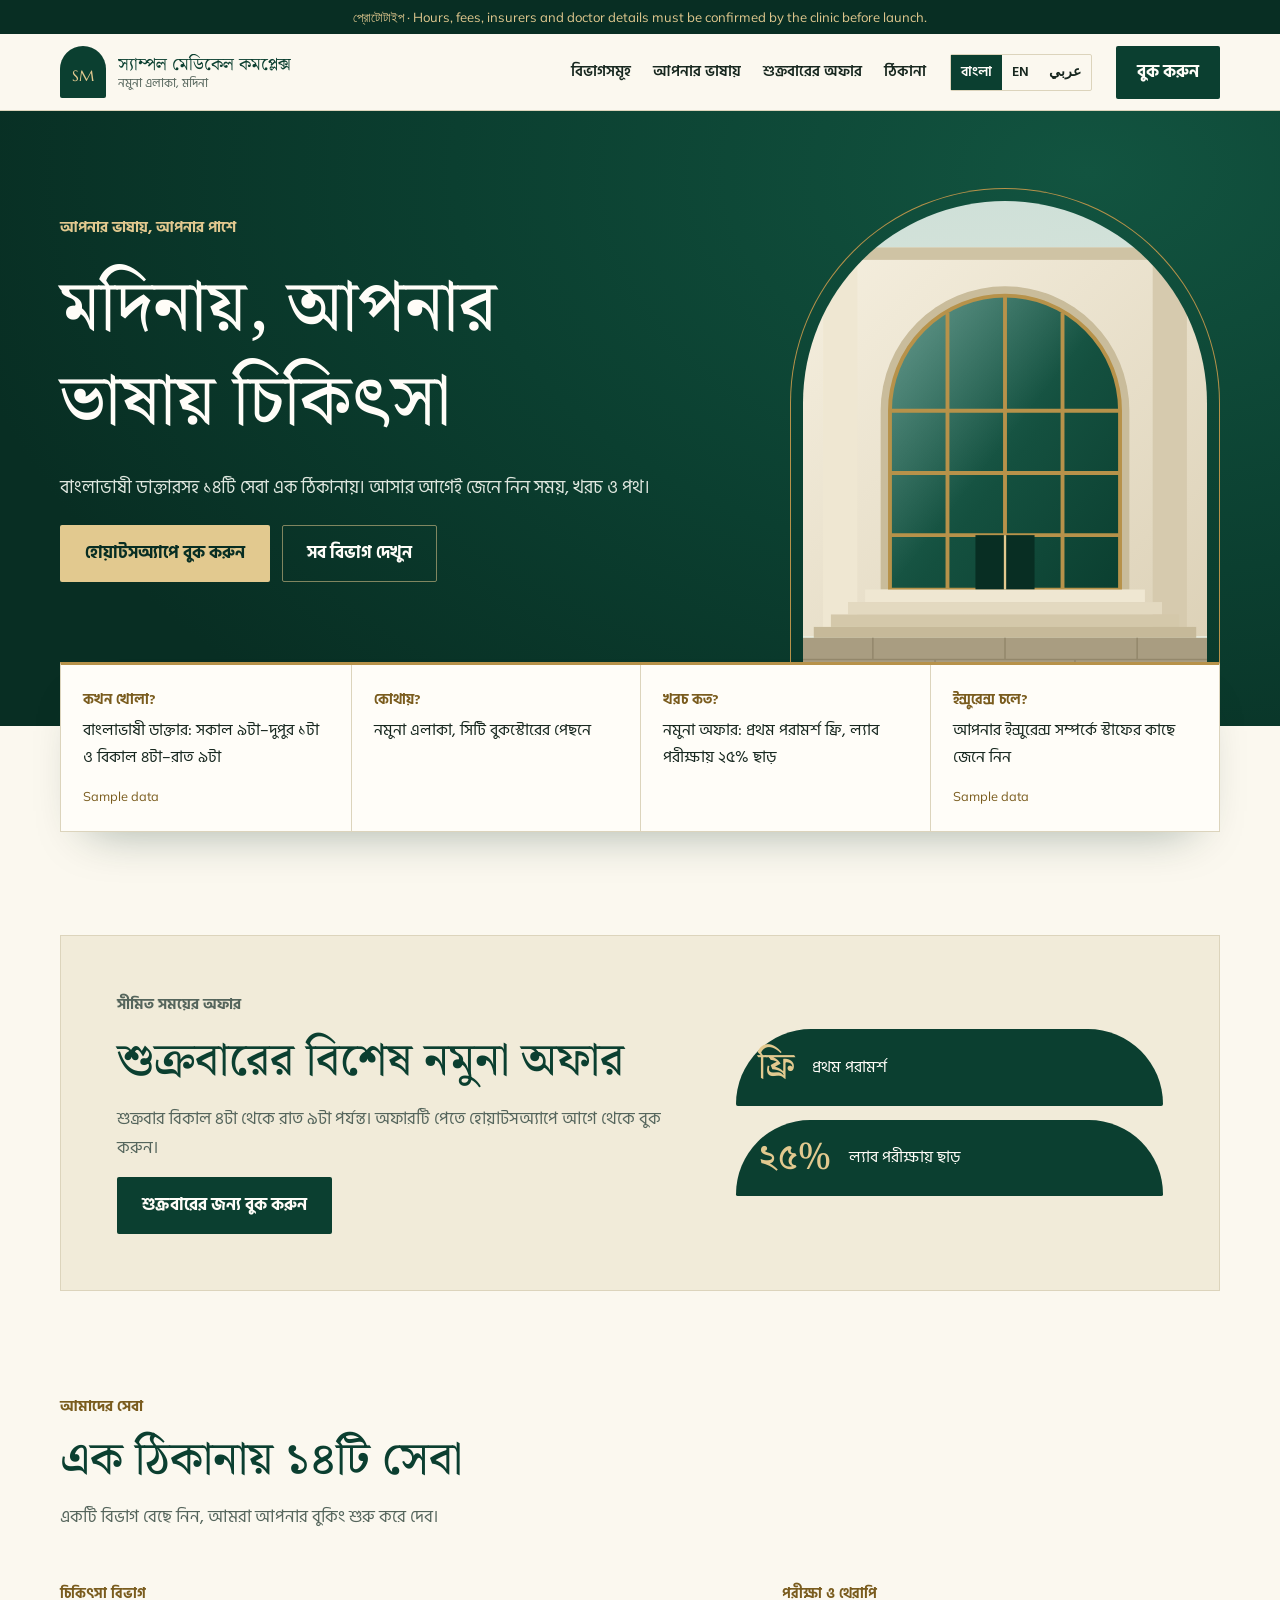
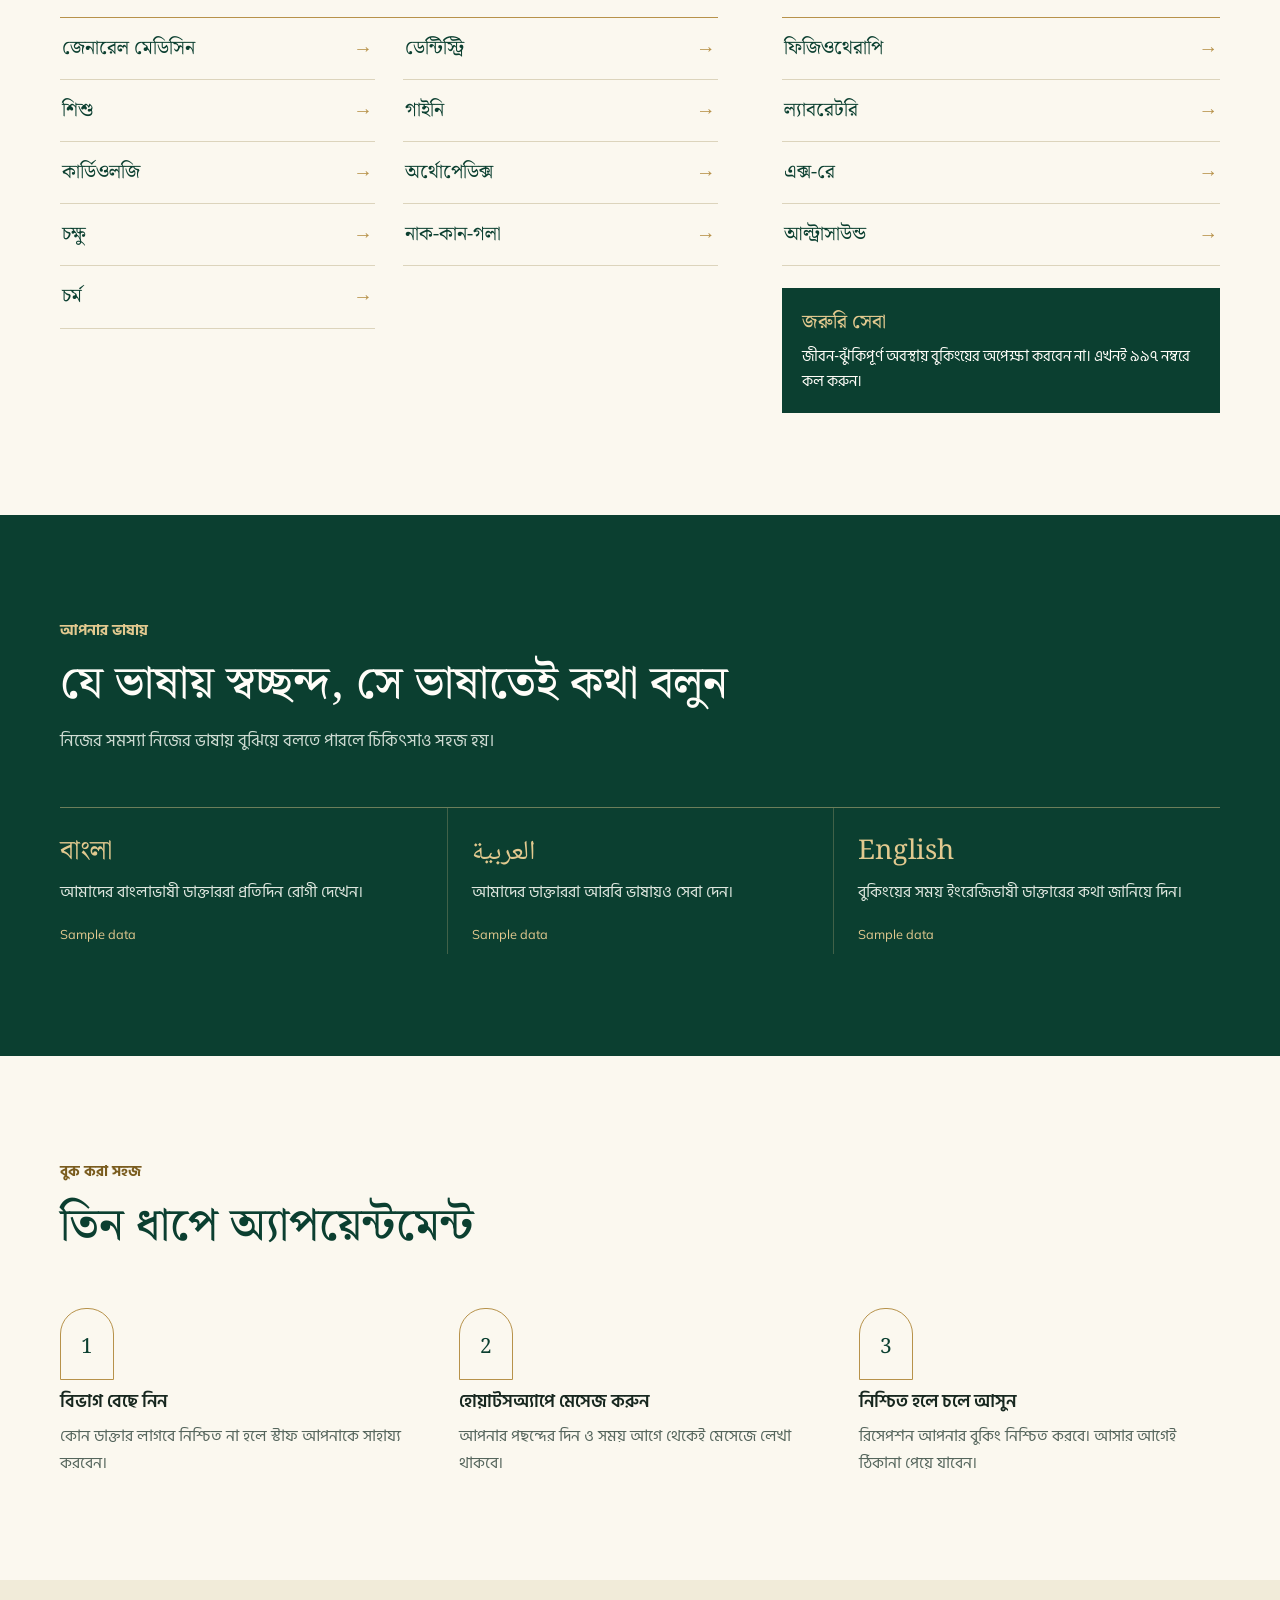
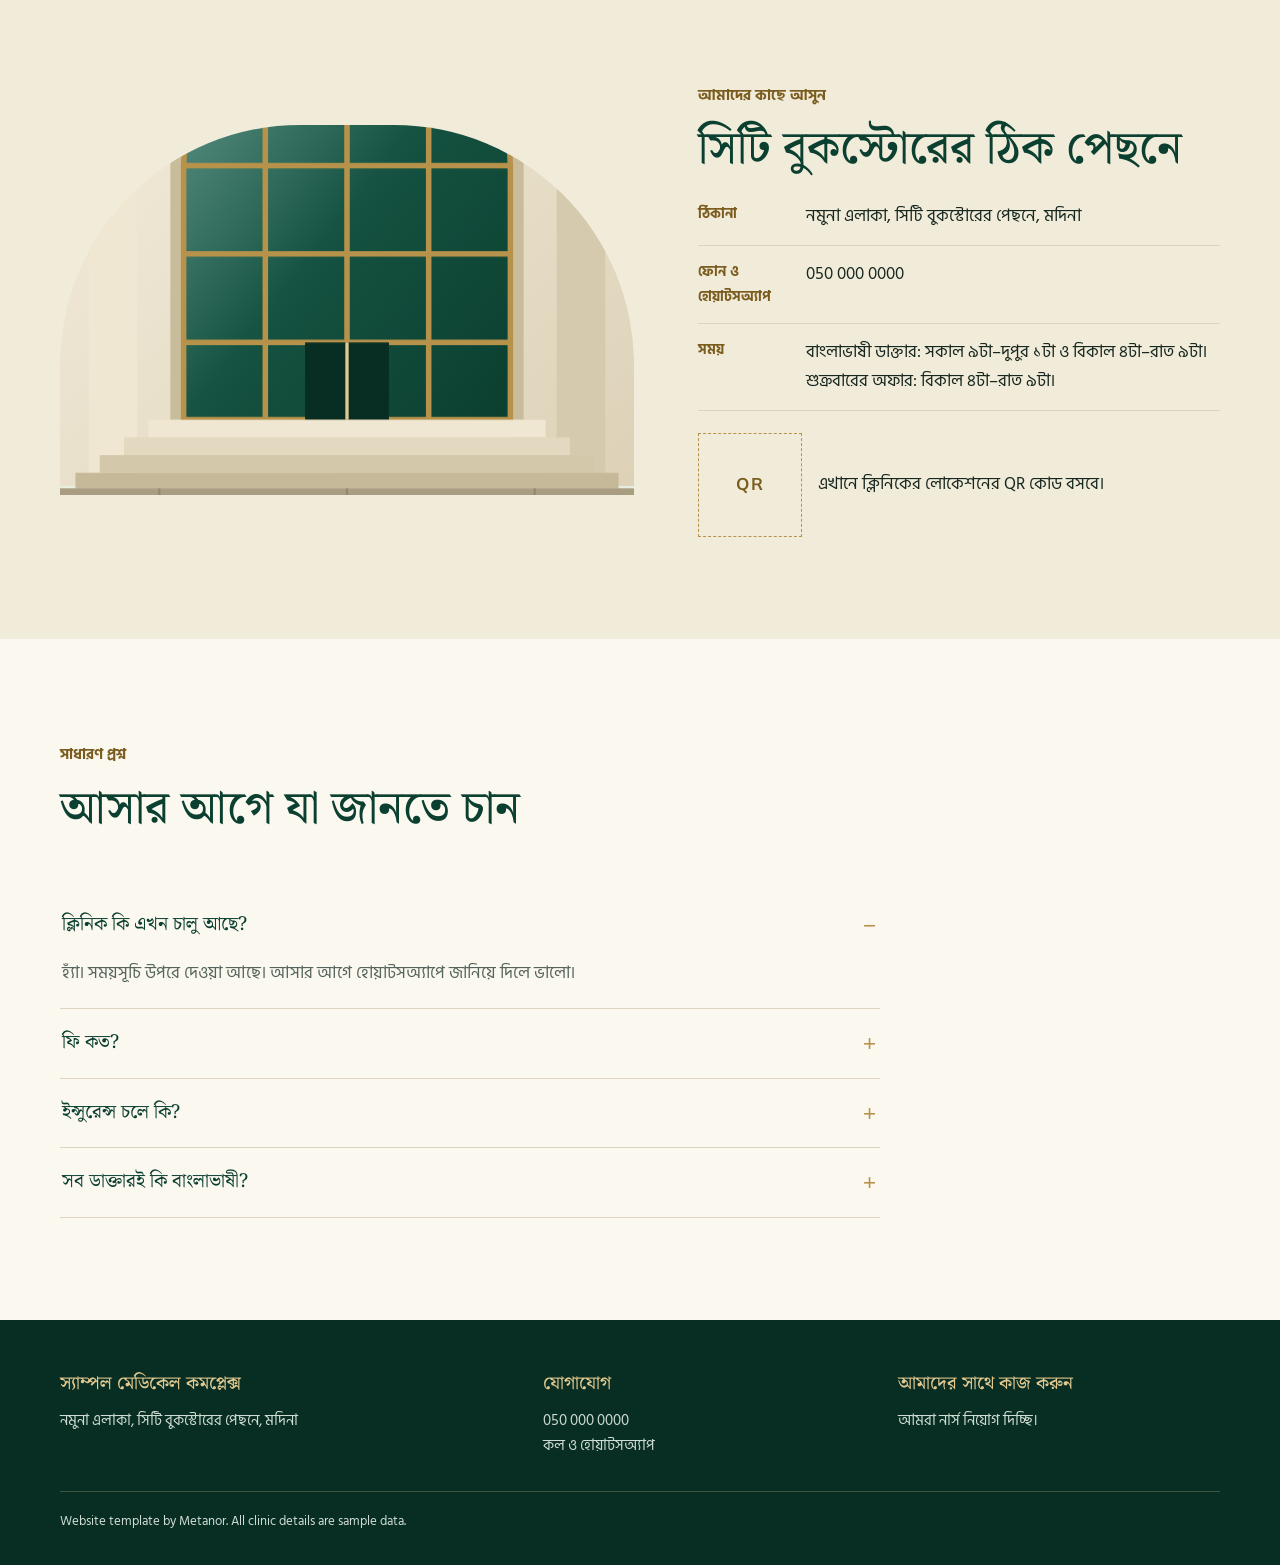
==== demos/clinic-website/index.html @ 6e89fc6b "Publish clinic demo site from metanor-org/clinic-demo@8c80a60 Co-Authored-By: Claude Opus 5.5 <norep" ====
<!doctype html>
<html lang="bn" dir="ltr">
<head>
<meta charset="utf-8">
<meta name="viewport" content="width=device-width, initial-scale=1, viewport-fit=cover">
<title>Sample Clinic Website</title>
<link rel="preconnect" href="https://fonts.googleapis.com">
<link rel="preconnect" href="https://fonts.gstatic.com" crossorigin>
<link rel="stylesheet" href="https://fonts.googleapis.com/css2?family=Marcellus&family=Mulish:wght@400;600;700&family=Noto+Serif+Bengali:wght@500;700&family=Hind+Siliguri:wght@400;500;600&family=Noto+Naskh+Arabic:wght@500;700&family=Tajawal:wght@400;500;700&display=swap">
<style>
  /* Layout: the arched window of the clinic's facade repeats as the page's one shape, on a deep green and ivory field. */
  :root {
    color-scheme: light;
    --green-900: #082e23;
    --green-800: #0b3f30;
    --green-700: #125440;
    --gold: #b7924a;
    --gold-light: #e2c98f;
    --gold-ink: #7a5c1e;
    --ivory: #fbf8ef;
    --sand: #f1ebd9;
    --ink: #17271f;
    --muted: #55655c;
    --line: #dcd4bc;
    --white: #fffdf8;
    --display: "Marcellus", Georgia, "Times New Roman", serif;
    --body: "Mulish", "Segoe UI", system-ui, sans-serif;
    --lh: 1.6;
    --h-lh: 1.12;
  }
  html[lang="bn"] { --display: "Noto Serif Bengali", "Nirmala UI", Georgia, serif; --body: "Hind Siliguri", "Nirmala UI", "Segoe UI", sans-serif; --lh: 1.7; --h-lh: 1.3; }
  html[lang="ar"] { --display: "Noto Naskh Arabic", "Traditional Arabic", Georgia, serif; --body: "Tajawal", "Segoe UI", Tahoma, sans-serif; --lh: 1.75; --h-lh: 1.35; }

  * { box-sizing: border-box; }
  html { scroll-behavior: smooth; scroll-padding-top: 90px; }
  body { margin: 0; background: var(--ivory); color: var(--ink); font: 400 17px/var(--lh) var(--body); }
  h1, h2, h3, p { margin: 0; }
  h1, h2 { font-family: var(--display); font-weight: 500; line-height: var(--h-lh); text-wrap: balance; }
  h2 { font-size: clamp(1.9rem, 3.6vw, 3rem); color: var(--green-800); }
  h3 { font-size: 1.1rem; font-weight: 600; line-height: 1.4; }
  a { color: inherit; }
  button { font: inherit; color: inherit; cursor: pointer; }
  :focus-visible { outline: 3px solid var(--gold); outline-offset: 3px; border-radius: 4px; }
  .wrap { width: min(1200px, 100%); margin-inline: auto; padding-left: max(20px, env(safe-area-inset-left, 0px)); padding-right: max(20px, env(safe-area-inset-right, 0px)); }
  section { padding-block: clamp(64px, 8vw, 112px); }
  .eyebrow { font-size: .8rem; font-weight: 700; letter-spacing: .14em; text-transform: uppercase; color: var(--gold-ink); }
  html[lang="bn"] .eyebrow, html[lang="ar"] .eyebrow { letter-spacing: 0; font-size: .95rem; }
  .section-head { display: grid; gap: 12px; max-width: 680px; margin-bottom: clamp(32px, 4vw, 52px); }
  .section-head p:last-child:not(.eyebrow) { color: var(--muted); }
  .confirm { display: block; font-size: .8rem; color: var(--gold-ink); margin-top: 8px; font-family: "Mulish", "Segoe UI", sans-serif; }

  .btn { display: inline-flex; align-items: center; justify-content: center; gap: 10px; border: 1px solid transparent; padding: 13px 24px; border-radius: 2px; font-weight: 700; text-decoration: none; transition: background .2s, color .2s, border-color .2s; }
  .btn-gold { background: var(--gold-light); color: var(--green-900); }
  .btn-gold:hover { background: #efdbab; }
  .btn-green { background: var(--green-800); color: var(--white); }
  .btn-green:hover { background: var(--green-700); }
  .btn-ghost { border-color: rgba(226, 201, 143, .55); color: var(--white); }
  .btn-ghost:hover { background: rgba(226, 201, 143, .14); }

  .proto { background: var(--green-900); color: var(--gold-light); font-size: .82rem; text-align: center; padding: 6px 16px; font-family: "Mulish", "Segoe UI", sans-serif; }

  header.top { position: sticky; top: env(safe-area-inset-top, 0px); z-index: 20; background: rgba(251, 248, 239, .96); border-bottom: 1px solid var(--line); }
  .bar { display: flex; align-items: center; gap: 24px; min-height: 76px; }
  .brand { display: flex; align-items: center; gap: 12px; text-decoration: none; min-width: 0; }
  .emblem { flex: none; width: 46px; height: 52px; padding-top: 6px; display: grid; place-items: center; border-radius: 23px 23px 2px 2px; background: var(--green-800); color: var(--gold-light); font: 500 .95rem "Marcellus", Georgia, serif; }
  .brand-name { font-family: var(--display); font-size: 1.1rem; color: var(--green-800); line-height: 1.25; white-space: nowrap; overflow: hidden; text-overflow: ellipsis; }
  .bar .btn { white-space: nowrap; padding: 11px 20px; }
  nav.links a { white-space: nowrap; }
  .brand-name small { display: block; font-family: var(--body); font-size: .76rem; color: var(--muted); }
  nav.links { display: flex; gap: 22px; margin-inline-start: auto; font-size: .94rem; font-weight: 600; }
  nav.links a { text-decoration: none; padding-block: 6px; border-bottom: 1px solid transparent; }
  nav.links a:hover { border-color: var(--gold); }
  .langs { display: flex; border: 1px solid var(--line); border-radius: 2px; flex: none; }
  .langs button { background: none; border: 0; padding: 6px 10px; font-size: .86rem; font-weight: 600; font-family: "Hind Siliguri", "Nirmala UI", "Segoe UI", Tahoma, sans-serif; }
  .langs button[aria-pressed="true"] { background: var(--green-800); color: var(--white); }

  .hero { background: radial-gradient(90% 120% at 85% 10%, var(--green-700), var(--green-800) 55%, var(--green-900)); color: var(--white); padding-block: clamp(48px, 6vw, 84px) clamp(110px, 10vw, 140px); overflow: hidden; }
  .hero-grid { display: grid; grid-template-columns: minmax(0, 1.15fr) minmax(0, .85fr); align-items: end; gap: clamp(32px, 6vw, 80px); }
  .hero .eyebrow { color: var(--gold-light); }
  .hero-copy { display: grid; gap: 22px; padding-bottom: 16px; animation: rise .7s ease-out both; }
  h1 { font-size: clamp(2.5rem, 5.6vw, 4.7rem); }
  .lede { font-size: 1.15rem; color: #dfe7df; max-width: 34em; }
  .cta { display: flex; flex-wrap: wrap; gap: 12px; }
  .arch-frame { position: relative; justify-self: end; width: min(100%, 430px); padding: 12px; border: 1px solid var(--gold); border-radius: 215px 215px 0 0; border-bottom: 0; margin-bottom: calc(-1 * clamp(110px, 10vw, 140px)); animation: rise .9s ease-out both; }
  .arch { aspect-ratio: 520 / 660; border-radius: 205px 205px 0 0; background-image: url("assets/facade.svg"); background-size: cover; background-position: center bottom; background-repeat: no-repeat; background-color: var(--green-700); }
  @keyframes rise { from { transform: translateY(14px); } }

  .answers-band { padding-block: 0; }
  .answers { position: relative; z-index: 2; display: grid; grid-template-columns: repeat(4, minmax(0, 1fr)); background: var(--white); border: 1px solid var(--line); border-top: 3px solid var(--gold); margin-top: -64px; box-shadow: 0 24px 50px -28px rgba(8, 46, 35, .4); }
  .answer { padding: 24px 22px; display: grid; gap: 6px; align-content: start; min-width: 0; }
  .answer + .answer { border-inline-start: 1px solid var(--line); }
  .answer .q { font-size: .86rem; font-weight: 700; color: var(--gold-ink); }
  .answer p { font-size: .98rem; }

  .offer-wrap { padding-bottom: 0; }
  .offer { display: grid; grid-template-columns: minmax(0, 1.3fr) minmax(0, 1fr); gap: clamp(28px, 5vw, 64px); align-items: center; background: var(--sand); border: 1px solid var(--line); padding: clamp(28px, 5vw, 56px); }
  .offer-copy { display: grid; gap: 14px; justify-items: start; }
  .offer-copy p { color: var(--muted); max-width: 34em; }
  .deals { display: grid; gap: 14px; }
  .deal { display: flex; align-items: center; gap: 18px; background: var(--green-800); color: var(--white); padding: 18px 22px; border-radius: 80px 80px 2px 2px; }
  .deal b { font-family: var(--display); font-weight: 500; font-size: 2.3rem; color: var(--gold-light); line-height: 1.1; flex: none; }
  .deal span { font-size: 1rem; line-height: 1.35; }

  .groups { display: grid; grid-template-columns: 1.5fr 1fr; gap: clamp(28px, 5vw, 64px); }
  .group-title { font-size: .86rem; font-weight: 700; color: var(--gold-ink); padding-bottom: 10px; border-bottom: 1px solid var(--gold); }
  .dept-list { list-style: none; margin: 0; padding: 0; }
  .dept-list.two { display: grid; grid-template-columns: 1fr 1fr; column-gap: 28px; }
  .dept { width: 100%; display: flex; justify-content: space-between; align-items: center; gap: 12px; background: none; border: 0; border-bottom: 1px solid var(--line); padding: 14px 2px; text-align: start; font-family: var(--display); font-size: 1.22rem; color: var(--green-800); transition: padding .2s, color .2s; }
  button.dept:hover { padding-inline-start: 10px; color: var(--gold-ink); }
  .dept i { font-style: normal; color: var(--gold); font-family: "Segoe UI", sans-serif; }
  [dir="rtl"] .dept i { transform: scaleX(-1); }
  .emergency { display: grid; gap: 4px; margin-top: 22px; background: var(--green-800); color: var(--white); padding: 18px 20px; }
  .emergency b { font-family: var(--display); font-weight: 500; font-size: 1.22rem; color: var(--gold-light); }
  .emergency span { font-size: .94rem; }

  .care { background: var(--green-800); color: var(--white); }
  .care h2 { color: var(--white); }
  .care .eyebrow { color: var(--gold-light); }
  .care .section-head p:last-child:not(.eyebrow) { color: #cfdcd3; }
  .tongues { display: grid; grid-template-columns: repeat(3, minmax(0, 1fr)); gap: 0; border-top: 1px solid rgba(226, 201, 143, .45); }
  .tongue { padding: 26px 24px 8px 0; display: grid; gap: 10px; align-content: start; min-width: 0; }
  [dir="rtl"] .tongue { padding: 26px 0 8px 24px; }
  .tongue + .tongue { border-inline-start: 1px solid rgba(226, 201, 143, .25); padding-inline-start: 24px; }
  .tongue .native { font-family: "Noto Serif Bengali", "Noto Naskh Arabic", "Nirmala UI", Georgia, serif; font-size: 1.7rem; color: var(--gold-light); line-height: 1.3; }
  .tongue p { color: #dfe7df; font-size: .98rem; }
  .care .confirm { color: var(--gold-light); }

  .steps { list-style: none; margin: 0; padding: 0; display: grid; grid-template-columns: repeat(3, minmax(0, 1fr)); gap: clamp(20px, 3vw, 40px); counter-reset: s; }
  .steps li { counter-increment: s; display: grid; gap: 10px; align-content: start; }
  .steps li::before { content: counter(s); font-family: var(--display); font-size: 1.3rem; width: 52px; height: 64px; display: grid; place-items: center; padding-top: 6px; color: var(--green-800); border: 1px solid var(--gold); border-radius: 26px 26px 0 0; }
  .steps p { color: var(--muted); font-size: .98rem; }

  .visit { background: var(--sand); }
  .visit-grid { display: grid; grid-template-columns: minmax(0, 1.1fr) minmax(0, 1fr); gap: clamp(28px, 5vw, 64px); align-items: center; }
  .photo { aspect-ratio: 620 / 400; background-image: url("assets/facade.svg"); background-size: cover; background-position: center 72%; background-repeat: no-repeat; border-radius: 240px 240px 0 0; }
  .visit-copy { display: grid; gap: 22px; }
  .info { display: grid; gap: 14px; margin: 0; }
  .info div { display: grid; grid-template-columns: 96px minmax(0, 1fr); gap: 12px; padding-bottom: 14px; border-bottom: 1px solid var(--line); }
  .info dt { font-weight: 700; color: var(--gold-ink); font-size: .9rem; }
  .info dd { margin: 0; }
  .num { direction: ltr; unicode-bidi: isolate; font-variant-numeric: tabular-nums; }
  .qr-row { display: flex; align-items: center; gap: 16px; }
  .qr { flex: none; width: 104px; height: 104px; display: grid; place-items: center; border: 1px dashed var(--gold); color: var(--gold-ink); font-weight: 700; letter-spacing: .08em; font-family: "Mulish", "Segoe UI", sans-serif; }

  .faq { display: grid; max-width: 820px; }
  details { border-bottom: 1px solid var(--line); }
  summary { cursor: pointer; padding: 18px 28px 18px 2px; font-family: var(--display); font-size: 1.2rem; color: var(--green-800); list-style: none; position: relative; }
  [dir="rtl"] summary { padding: 18px 2px 18px 28px; }
  summary::-webkit-details-marker { display: none; }
  summary::after { content: "+"; position: absolute; inset-inline-end: 4px; top: 16px; color: var(--gold); font-size: 1.4rem; font-family: "Segoe UI", sans-serif; }
  details[open] summary::after { content: "−"; }
  details p { padding: 0 2px 20px; color: var(--muted); max-width: 42em; }

  footer { background: var(--green-900); color: #cfdcd3; padding-block: 48px 32px; font-size: .94rem; }
  .foot { display: grid; grid-template-columns: 1.4fr 1fr 1fr; gap: 32px; }
  .foot b { display: block; color: var(--gold-light); font-family: var(--display); font-weight: 500; font-size: 1.15rem; margin-bottom: 8px; }
  .foot-note { margin-top: 32px; padding-top: 18px; border-top: 1px solid rgba(226, 201, 143, .25); font-size: .84rem; }

  dialog { width: min(520px, calc(100vw - 32px)); border: 0; border-top: 3px solid var(--gold); padding: 0; background: var(--white); color: var(--ink); box-shadow: 0 30px 80px rgba(8, 46, 35, .45); }
  dialog::backdrop { background: rgba(8, 46, 35, .6); }
  .dlg { padding: 28px; display: grid; gap: 18px; }
  .dlg-head { display: flex; justify-content: space-between; align-items: start; gap: 16px; }
  .dlg-head h2 { font-size: 1.7rem; }
  .x { background: none; border: 0; font-size: 1.5rem; line-height: 1; padding: 4px 8px; color: var(--muted); font-family: "Segoe UI", sans-serif; }
  .field { display: grid; gap: 6px; }
  .field label { font-weight: 600; font-size: .92rem; }
  select { font: inherit; padding: 11px 12px; border: 1px solid var(--line); background: var(--ivory); color: var(--ink); border-radius: 2px; width: 100%; }
  .preview { background: #e3f6dc; padding: 12px 14px; border-radius: 8px; white-space: pre-line; font-size: .98rem; }
  .small { font-size: .85rem; color: var(--muted); }

  @media (max-width: 1160px) {
    nav.links { display: none; }
    .langs { margin-inline-start: auto; }
  }
  @media (max-width: 960px) {
    .bar > .btn { display: none; }
    .hero-grid { grid-template-columns: minmax(0, 1fr); }
    .hero { padding-bottom: 96px; }
    .arch-frame { justify-self: center; width: min(100%, 340px); margin-bottom: -96px; border-radius: 170px 170px 0 0; }
    .arch { border-radius: 160px 160px 0 0; }
    .answers { grid-template-columns: repeat(2, minmax(0, 1fr)); margin-top: 24px; }
    .answers-band .wrap { padding-top: 76px; }
    .answer:nth-child(3) { border-inline-start: 0; }
    .answer:nth-child(n+3) { border-top: 1px solid var(--line); }
    .offer, .groups, .visit-grid { grid-template-columns: minmax(0, 1fr); }
    .foot { grid-template-columns: minmax(0, 1fr); }
    .tongues, .steps { grid-template-columns: minmax(0, 1fr); }
    .tongue, [dir="rtl"] .tongue { padding: 22px 0; }
    .tongue + .tongue { border-inline-start: 0; border-top: 1px solid rgba(226, 201, 143, .25); padding-inline-start: 0; }
  }
  @media (max-width: 560px) {
    body { font-size: 16px; }
    .brand-name small { display: none; }
    .brand-name { font-size: .86rem; white-space: normal; }
    .bar { gap: 12px; }
    .answers { grid-template-columns: minmax(0, 1fr); }
    .answer + .answer { border-inline-start: 0; border-top: 1px solid var(--line); }
    .dept-list.two { grid-template-columns: minmax(0, 1fr); }
    .cta .btn { width: 100%; }
    .info div { grid-template-columns: minmax(0, 1fr); gap: 2px; }
    .deal b { font-size: 1.9rem; }
  }
  @media (prefers-reduced-motion: reduce) { html { scroll-behavior: auto; } .hero-copy, .arch-frame { animation: none; } * { transition: none !important; } }
</style>
</head>
<body>
<div class="proto" data-t="proto"></div>

<header class="top">
  <div class="wrap bar">
    <a class="brand" href="#home">
      <span class="emblem" role="img" aria-label="Sample clinic logo">SM</span>
      <span class="brand-name"><span data-t="clinic"></span><small data-t="city"></small></span>
    </a>
    <nav class="links" aria-label="Main">
      <a href="#departments" data-t="navDept"></a>
      <a href="#languages" data-t="navDoc"></a>
      <a href="#offer" data-t="navOffer"></a>
      <a href="#visit" data-t="navVisit"></a>
    </nav>
    <div class="langs" role="group" aria-label="Language">
      <button type="button" data-lang="bn" lang="bn">বাংলা</button>
      <button type="button" data-lang="en" lang="en">EN</button>
      <button type="button" data-lang="ar" lang="ar">عربي</button>
    </div>
    <button type="button" class="btn btn-green" data-book data-t="book"></button>
  </div>
</header>

<main id="home">
  <div class="hero">
    <div class="wrap hero-grid">
      <div class="hero-copy">
        <p class="eyebrow" data-t="tagline"></p>
        <h1 data-t="heroTitle"></h1>
        <p class="lede" data-t="heroLede"></p>
        <div class="cta">
          <button type="button" class="btn btn-gold" data-book data-t="bookWa"></button>
          <a class="btn btn-ghost" href="#departments" data-t="seeDept"></a>
        </div>
      </div>
      <div class="arch-frame">
        <div class="arch" role="img" data-t-label="photoAlt"></div>
      </div>
    </div>
  </div>

  <section class="answers-band" aria-label="Quick answers">
    <div class="wrap">
      <div class="answers">
        <div class="answer"><span class="q" data-t="qHours"></span><p data-t="aHours"></p><span class="confirm">Sample data</span></div>
        <div class="answer"><span class="q" data-t="qWhere"></span><p data-t="aWhere"></p></div>
        <div class="answer"><span class="q" data-t="qFee"></span><p data-t="aFee"></p></div>
        <div class="answer"><span class="q" data-t="qIns"></span><p data-t="aIns"></p><span class="confirm">Sample data</span></div>
      </div>
    </div>
  </section>

  <section class="offer-wrap" id="offer" aria-labelledby="offerTitle">
    <div class="wrap">
      <div class="offer">
        <div class="offer-copy">
          <p class="eyebrow" data-t="offerEyebrow"></p>
          <h2 id="offerTitle" data-t="offerTitle"></h2>
          <p data-t="offerBody"></p>
          <button type="button" class="btn btn-green" data-book="friday" data-t="offerCta"></button>
        </div>
        <div class="deals">
          <div class="deal"><b data-t="dealFree"></b><span data-t="dealFreeText"></span></div>
          <div class="deal"><b data-t="dealPct"></b><span data-t="dealPctText"></span></div>
        </div>
      </div>
    </div>
  </section>

  <section id="departments" aria-labelledby="deptTitle">
    <div class="wrap">
      <div class="section-head">
        <p class="eyebrow" data-t="deptEyebrow"></p>
        <h2 id="deptTitle" data-t="deptTitle"></h2>
        <p data-t="deptBody"></p>
      </div>
      <div class="groups">
        <div>
          <div class="group-title" data-t="groupClinics"></div>
          <ul class="dept-list two" id="deptClinics"></ul>
        </div>
        <div>
          <div class="group-title" data-t="groupTests"></div>
          <ul class="dept-list" id="deptTests"></ul>
          <div class="emergency"><b data-t="emTitle"></b><span data-t="emBody"></span></div>
        </div>
      </div>
    </div>
  </section>

  <section class="care" id="languages" aria-labelledby="careTitle">
    <div class="wrap">
      <div class="section-head">
        <p class="eyebrow" data-t="careEyebrow"></p>
        <h2 id="careTitle" data-t="careTitle"></h2>
        <p data-t="careBody"></p>
      </div>
      <div class="tongues">
        <div class="tongue"><div class="native" lang="bn">বাংলা</div><p data-t="careBn"></p><span class="confirm">Sample data</span></div>
        <div class="tongue"><div class="native" lang="ar">العربية</div><p data-t="careAr"></p><span class="confirm">Sample data</span></div>
        <div class="tongue"><div class="native" lang="en">English</div><p data-t="careEn"></p><span class="confirm">Sample data</span></div>
      </div>
    </div>
  </section>

  <section aria-labelledby="howTitle">
    <div class="wrap">
      <div class="section-head">
        <p class="eyebrow" data-t="howEyebrow"></p>
        <h2 id="howTitle" data-t="howTitle"></h2>
      </div>
      <ol class="steps">
        <li><h3 data-t="s1t"></h3><p data-t="s1b"></p></li>
        <li><h3 data-t="s2t"></h3><p data-t="s2b"></p></li>
        <li><h3 data-t="s3t"></h3><p data-t="s3b"></p></li>
      </ol>
    </div>
  </section>

  <section class="visit" id="visit" aria-labelledby="visitTitle">
    <div class="wrap visit-grid">
      <div class="photo" role="img" data-t-label="entranceAlt"></div>
      <div class="visit-copy">
        <div class="section-head" style="margin:0">
          <p class="eyebrow" data-t="visitEyebrow"></p>
          <h2 id="visitTitle" data-t="visitTitle"></h2>
        </div>
        <dl class="info">
          <div><dt data-t="lAddress"></dt><dd data-t="address"></dd></div>
          <div><dt data-t="lPhone"></dt><dd><span class="num">050 000 0000</span></dd></div>
          <div><dt data-t="lHours"></dt><dd data-t="aHoursFull"></dd></div>
        </dl>
        <div class="qr-row">
          <div class="qr" role="img" data-t-label="qrAlt">QR</div>
          <p data-t="qrText"></p>
        </div>
      </div>
    </div>
  </section>

  <section aria-labelledby="faqTitle">
    <div class="wrap">
      <div class="section-head">
        <p class="eyebrow" data-t="faqEyebrow"></p>
        <h2 id="faqTitle" data-t="faqTitle"></h2>
      </div>
      <div class="faq" id="faq"></div>
    </div>
  </section>
</main>

<footer>
  <div class="wrap">
    <div class="foot">
      <div><b data-t="clinic"></b><p data-t="address"></p></div>
      <div><b data-t="footContact"></b><p><span class="num">050 000 0000</span></p><p data-t="footWa"></p></div>
      <div><b data-t="footJobs"></b><p data-t="footJobsText"></p></div>
    </div>
    <p class="foot-note" data-t="footNote"></p>
  </div>
</footer>

<dialog id="dlg" aria-labelledby="dlgTitle">
  <form class="dlg" id="bookForm" method="dialog">
    <div class="dlg-head">
      <h2 id="dlgTitle" data-t="dlgTitle"></h2>
      <button type="button" class="x" id="dlgClose" aria-label="Close">×</button>
    </div>
    <div id="dlgFields" style="display:grid;gap:18px">
      <div class="field"><label for="fDept" data-t="fDept"></label><select id="fDept"></select></div>
      <div class="field"><label for="fDay" data-t="fDay"></label><select id="fDay"></select></div>
      <div class="field"><label for="fTime" data-t="fTime"></label><select id="fTime"></select></div>
      <button type="submit" class="btn btn-green" data-t="fSubmit"></button>
    </div>
    <div id="dlgDone" style="display:grid;gap:14px" hidden>
      <p data-t="doneIntro"></p>
      <div class="preview" id="preview"></div>
      <p class="small">Prototype: nothing has been sent. On the live site, this button would open WhatsApp with the message ready.</p>
      <button type="button" class="btn btn-green" id="dlgDoneBtn" data-t="doneBtn"></button>
    </div>
  </form>
</dialog>

<script>
(() => {
  // Everything here is sample data for a clinic website template.
  const T = {
    bn: {
      proto: 'প্রোটোটাইপ · Hours, fees, insurers and doctor details must be confirmed by the clinic before launch.',
      clinic: 'স্যাম্পল মেডিকেল কমপ্লেক্স', city: 'নমুনা এলাকা, মদিনা',
      navDept: 'বিভাগসমূহ', navDoc: 'আপনার ভাষায়', navOffer: 'শুক্রবারের অফার', navVisit: 'ঠিকানা', book: 'বুক করুন',
      tagline: 'আপনার ভাষায়, আপনার পাশে',
      heroTitle: 'মদিনায়, আপনার ভাষায় চিকিৎসা',
      heroLede: 'বাংলাভাষী ডাক্তারসহ ১৪টি সেবা এক ঠিকানায়। আসার আগেই জেনে নিন সময়, খরচ ও পথ।',
      bookWa: 'হোয়াটসঅ্যাপে বুক করুন', seeDept: 'সব বিভাগ দেখুন',
      photoAlt: 'স্যাম্পল মেডিকেল কমপ্লেক্সের প্রবেশপথ',
      qHours: 'কখন খোলা?', aHours: 'বাংলাভাষী ডাক্তার: সকাল ৯টা–দুপুর ১টা ও বিকাল ৪টা–রাত ৯টা',
      qWhere: 'কোথায়?', aWhere: 'নমুনা এলাকা, সিটি বুকস্টোরের পেছনে',
      qFee: 'খরচ কত?', aFee: 'নমুনা অফার: প্রথম পরামর্শ ফ্রি, ল্যাব পরীক্ষায় ২৫% ছাড়',
      qIns: 'ইন্সুরেন্স চলে?', aIns: 'আপনার ইন্সুরেন্স সম্পর্কে স্টাফের কাছে জেনে নিন',
      offerEyebrow: 'সীমিত সময়ের অফার', offerTitle: 'শুক্রবারের বিশেষ নমুনা অফার',
      offerBody: 'শুক্রবার বিকাল ৪টা থেকে রাত ৯টা পর্যন্ত। অফারটি পেতে হোয়াটসঅ্যাপে আগে থেকে বুক করুন।', offerCta: 'শুক্রবারের জন্য বুক করুন',
      dealFree: 'ফ্রি', dealFreeText: 'প্রথম পরামর্শ', dealPct: '২৫%', dealPctText: 'ল্যাব পরীক্ষায় ছাড়',
      deptEyebrow: 'আমাদের সেবা', deptTitle: 'এক ঠিকানায় ১৪টি সেবা', deptBody: 'একটি বিভাগ বেছে নিন, আমরা আপনার বুকিং শুরু করে দেব।',
      groupClinics: 'চিকিৎসা বিভাগ', groupTests: 'পরীক্ষা ও থেরাপি',
      clinics: ['জেনারেল মেডিসিন', 'ডেন্টিস্ট্রি', 'শিশু', 'গাইনি', 'কার্ডিওলজি', 'অর্থোপেডিক্স', 'চক্ষু', 'নাক-কান-গলা', 'চর্ম'],
      tests: ['ফিজিওথেরাপি', 'ল্যাবরেটরি', 'এক্স-রে', 'আল্ট্রাসাউন্ড'],
      emTitle: 'জরুরি সেবা', emBody: 'জীবন-ঝুঁকিপূর্ণ অবস্থায় বুকিংয়ের অপেক্ষা করবেন না। এখনই ৯৯৭ নম্বরে কল করুন।',
      careEyebrow: 'আপনার ভাষায়', careTitle: 'যে ভাষায় স্বচ্ছন্দ, সে ভাষাতেই কথা বলুন', careBody: 'নিজের সমস্যা নিজের ভাষায় বুঝিয়ে বলতে পারলে চিকিৎসাও সহজ হয়।',
      careBn: 'আমাদের বাংলাভাষী ডাক্তাররা প্রতিদিন রোগী দেখেন।', careAr: 'আমাদের ডাক্তাররা আরবি ভাষায়ও সেবা দেন।', careEn: 'বুকিংয়ের সময় ইংরেজিভাষী ডাক্তারের কথা জানিয়ে দিন।',
      howEyebrow: 'বুক করা সহজ', howTitle: 'তিন ধাপে অ্যাপয়েন্টমেন্ট',
      s1t: 'বিভাগ বেছে নিন', s1b: 'কোন ডাক্তার লাগবে নিশ্চিত না হলে স্টাফ আপনাকে সাহায্য করবেন।',
      s2t: 'হোয়াটসঅ্যাপে মেসেজ করুন', s2b: 'আপনার পছন্দের দিন ও সময় আগে থেকেই মেসেজে লেখা থাকবে।',
      s3t: 'নিশ্চিত হলে চলে আসুন', s3b: 'রিসেপশন আপনার বুকিং নিশ্চিত করবে। আসার আগেই ঠিকানা পেয়ে যাবেন।',
      visitEyebrow: 'আমাদের কাছে আসুন', visitTitle: 'সিটি বুকস্টোরের ঠিক পেছনে',
      lAddress: 'ঠিকানা', address: 'নমুনা এলাকা, সিটি বুকস্টোরের পেছনে, মদিনা', lPhone: 'ফোন ও হোয়াটসঅ্যাপ', lHours: 'সময়',
      aHoursFull: 'বাংলাভাষী ডাক্তার: সকাল ৯টা–দুপুর ১টা ও বিকাল ৪টা–রাত ৯টা। শুক্রবারের অফার: বিকাল ৪টা–রাত ৯টা।',
      entranceAlt: 'ক্লিনিকের প্রবেশপথের সিঁড়ি', qrAlt: 'লোকেশনের QR কোড', qrText: 'এখানে ক্লিনিকের লোকেশনের QR কোড বসবে।',
      faqEyebrow: 'সাধারণ প্রশ্ন', faqTitle: 'আসার আগে যা জানতে চান',
      faq: [['ক্লিনিক কি এখন চালু আছে?', 'হ্যাঁ। সময়সূচি উপরে দেওয়া আছে। আসার আগে হোয়াটসঅ্যাপে জানিয়ে দিলে ভালো।'], ['ফি কত?', 'বর্তমান নমুনা অফারে প্রথম পরামর্শ ফ্রি এবং ল্যাব পরীক্ষায় ২৫% ছাড়। অন্যান্য ফি জানতে হোয়াটসঅ্যাপে জিজ্ঞেস করুন।'], ['ইন্সুরেন্স চলে কি?', 'আপনার ইন্সুরেন্স কার্ডের তথ্য হোয়াটসঅ্যাপে পাঠান, স্টাফ জানিয়ে দেবেন।'], ['সব ডাক্তারই কি বাংলাভাষী?', 'না। বাংলাভাষী ডাক্তারদের পাশাপাশি অন্য ডাক্তাররাও এখানে সেবা দেন।']],
      footContact: 'যোগাযোগ', footWa: 'কল ও হোয়াটসঅ্যাপ', footJobs: 'আমাদের সাথে কাজ করুন', footJobsText: 'আমরা নার্স নিয়োগ দিচ্ছি।',
      footNote: 'Website template by Metanor. All clinic details are sample data.',
      dlgTitle: 'অ্যাপয়েন্টমেন্ট বুক করুন', fDept: 'বিভাগ', fDay: 'দিন', fTime: 'সময়', fSubmit: 'হোয়াটসঅ্যাপ মেসেজ তৈরি করুন',
      days: ['শুক্রবার (অফার)', 'অন্য দিন'], times: ['সকাল', 'দুপুর', 'সন্ধ্যা'],
      doneIntro: 'আপনার মেসেজ প্রস্তুত:', doneBtn: 'বন্ধ করুন',
      msg: (d, day, t) => `আসসালামু আলাইকুম। আমি অ্যাপয়েন্টমেন্ট বুক করতে চাই।\nবিভাগ: ${d}\nদিন: ${day}\nসময়: ${t}`
    },
    en: {
      proto: 'Template · The clinic name, hours, offers and contact details are sample data.',
      clinic: 'Sample Medical Complex', city: 'Sample District, Madinah',
      navDept: 'Departments', navDoc: 'Your language', navOffer: 'Friday offer', navVisit: 'Find us', book: 'Book now',
      tagline: 'Care you can understand',
      heroTitle: 'Care in your language, here in Madinah',
      heroLede: '14 services at one address, with Bengali-speaking doctors on our team. See the hours, cost and route before you leave home.',
      bookWa: 'Book on WhatsApp', seeDept: 'See all departments',
      photoAlt: 'Entrance of Sample Medical Complex',
      qHours: 'When are you open?', aHours: 'Bengali-speaking doctors: 9am–1pm and 4pm–9pm',
      qWhere: 'Where are you?', aWhere: 'Sample District, behind City Bookstore',
      qFee: 'What does it cost?', aFee: 'Sample offer: free first consultation and 25% off lab tests',
      qIns: 'Do you take insurance?', aIns: 'Ask our staff to check your insurance',
      offerEyebrow: 'Limited-time offer', offerTitle: 'A sample Friday offer',
      offerBody: 'Fridays from 4pm to 9pm. Book through WhatsApp in advance to get the offer.', offerCta: 'Book for Friday',
      dealFree: 'Free', dealFreeText: 'First consultation', dealPct: '25%', dealPctText: 'off lab tests',
      deptEyebrow: 'Our services', deptTitle: '14 services at one address', deptBody: 'Choose a department and we will start your booking.',
      groupClinics: 'Clinics', groupTests: 'Tests and therapy',
      clinics: ['General medicine', 'Dentistry', 'Pediatrics', 'Gynecology', 'Cardiology', 'Orthopedics', 'Ophthalmology', 'ENT', 'Dermatology'],
      tests: ['Physiotherapy', 'Laboratory', 'X-ray', 'Ultrasound'],
      emTitle: 'Emergency care', emBody: 'If a life may be at risk, don’t wait for a booking. Call 997 now.',
      careEyebrow: 'Your language', careTitle: 'Speak in the language you are most comfortable with', careBody: 'Treatment is easier when you can explain the problem in your own words.',
      careBn: 'Our Bengali-speaking doctors see patients every day.', careAr: 'Our doctors also care for patients in Arabic.', careEn: 'Tell us when you book if you would like an English-speaking doctor.',
      howEyebrow: 'Easy to book', howTitle: 'Book in three steps',
      s1t: 'Choose a department', s1b: 'Not sure which doctor you need? Our staff can help.',
      s2t: 'Message us on WhatsApp', s2b: 'Your preferred day and time will already be in the message.',
      s3t: 'Come in once confirmed', s3b: 'Reception confirms your booking and sends you the location.',
      visitEyebrow: 'Visit us', visitTitle: 'Just behind City Bookstore',
      lAddress: 'Address', address: 'Sample District, behind City Bookstore, Madinah', lPhone: 'Phone and WhatsApp', lHours: 'Hours',
      aHoursFull: 'Bengali-speaking doctors: 9am–1pm and 4pm–9pm. Friday offer: 4pm–9pm.',
      entranceAlt: 'Steps at the clinic entrance', qrAlt: 'Location QR code', qrText: 'The location QR code goes here.',
      faqEyebrow: 'Common questions', faqTitle: 'What patients ask before visiting',
      faq: [['Is the clinic open now?', 'Yes. The hours are listed above. It helps to message us on WhatsApp before you come.'], ['How much is the fee?', 'The current sample offer gives patients a free first consultation and 25% off lab tests. Ask us on WhatsApp about other fees.'], ['Do you accept insurance?', 'Send us your insurance details on WhatsApp and our staff will check for you.'], ['Do all the doctors speak Bengali?', 'No. Bengali-speaking doctors work here alongside other doctors.']],
      footContact: 'Contact', footWa: 'Calls and WhatsApp', footJobs: 'Work with us', footJobsText: 'We are hiring nurses.',
      footNote: 'Website template by Metanor. All clinic details are sample data.',
      dlgTitle: 'Book an appointment', fDept: 'Department', fDay: 'Day', fTime: 'Time', fSubmit: 'Prepare WhatsApp message',
      days: ['Friday (offer)', 'Another day'], times: ['Morning', 'Afternoon', 'Evening'],
      doneIntro: 'Your message is ready:', doneBtn: 'Close',
      msg: (d, day, t) => `Assalamu alaikum. I would like to book an appointment.\nDepartment: ${d}\nDay: ${day}\nTime: ${t}`
    },
    ar: {
      proto: 'Template · The clinic name, hours, offers and contact details are sample data.',
      clinic: 'المجمع الطبي النموذجي', city: 'منطقة نموذجية، المدينة المنورة',
      navDept: 'الأقسام', navDoc: 'بلغتك', navOffer: 'عرض الجمعة', navVisit: 'موقعنا', book: 'احجز الآن',
      tagline: 'رعاية تفهمها',
      heroTitle: 'رعاية بلغتك في المدينة المنورة',
      heroLede: '14 خدمة في عنوان واحد، ومعنا أطباء يتحدثون البنغالية. اعرف المواعيد والتكلفة والطريق قبل أن تخرج من المنزل.',
      bookWa: 'احجز عبر واتساب', seeDept: 'عرض جميع الأقسام',
      photoAlt: 'مدخل المجمع الطبي النموذجي',
      qHours: 'متى تفتحون؟', aHours: 'الأطباء المتحدثون بالبنغالية: 9 صباحاً–1 ظهراً و4 مساءً–9 مساءً',
      qWhere: 'أين أنتم؟', aWhere: 'منطقة نموذجية، خلف مكتبة المدينة',
      qFee: 'كم التكلفة؟', aFee: 'عرض نموذجي: أول استشارة مجانية وخصم 25% على التحاليل',
      qIns: 'هل تقبلون التأمين؟', aIns: 'اسأل موظفينا للتحقق من تأمينك',
      offerEyebrow: 'عرض لفترة محدودة', offerTitle: 'عرض الجمعة النموذجي',
      offerBody: 'كل جمعة من 4 عصراً إلى 9 مساءً. احجز مسبقاً عبر واتساب للحصول على العرض.', offerCta: 'احجز ليوم الجمعة',
      dealFree: 'مجاناً', dealFreeText: 'أول استشارة', dealPct: '25%', dealPctText: 'خصم على التحاليل',
      deptEyebrow: 'خدماتنا', deptTitle: '14 خدمة في عنوان واحد', deptBody: 'اختر القسم وسنبدأ حجزك.',
      groupClinics: 'العيادات', groupTests: 'الفحوصات والعلاج',
      clinics: ['الطب العام', 'الأسنان', 'الأطفال', 'النساء والولادة', 'القلب', 'العظام', 'العيون', 'الأنف والأذن والحنجرة', 'الجلدية'],
      tests: ['العلاج الطبيعي', 'المختبر', 'الأشعة', 'الموجات فوق الصوتية'],
      emTitle: 'الطوارئ', emBody: 'إذا كانت الحياة في خطر فلا تنتظر الحجز. اتصل الآن على 997.',
      careEyebrow: 'بلغتك', careTitle: 'تحدث باللغة التي تناسبك', careBody: 'يصبح العلاج أسهل عندما تشرح مشكلتك بكلماتك.',
      careBn: 'يستقبل أطباؤنا المتحدثون بالبنغالية المرضى كل يوم.', careAr: 'يقدم أطباؤنا الرعاية باللغة العربية أيضاً.', careEn: 'أخبرنا عند الحجز إذا كنت تفضل طبيباً يتحدث الإنجليزية.',
      howEyebrow: 'حجز سهل', howTitle: 'احجز في ثلاث خطوات',
      s1t: 'اختر القسم', s1b: 'لست متأكداً من الطبيب المناسب؟ سيساعدك موظفونا.',
      s2t: 'راسلنا عبر واتساب', s2b: 'سيكون اليوم والوقت المفضلان مكتوبين في الرسالة.',
      s3t: 'احضر بعد التأكيد', s3b: 'يؤكد الاستقبال حجزك ويرسل إليك الموقع.',
      visitEyebrow: 'زورونا', visitTitle: 'خلف مكتبة المدينة مباشرة',
      lAddress: 'العنوان', address: 'منطقة نموذجية، خلف مكتبة المدينة، المدينة المنورة', lPhone: 'الهاتف وواتساب', lHours: 'المواعيد',
      aHoursFull: 'الأطباء المتحدثون بالبنغالية: 9 صباحاً–1 ظهراً و4 مساءً–9 مساءً. عرض الجمعة: 4 عصراً–9 مساءً.',
      entranceAlt: 'درج مدخل المجمع', qrAlt: 'رمز QR للموقع', qrText: 'يوضع هنا رمز QR لموقع العيادة.',
      faqEyebrow: 'أسئلة شائعة', faqTitle: 'ما يسأل عنه المرضى قبل الزيارة',
      faq: [['هل المجمع مفتوح الآن؟', 'نعم. المواعيد موضحة أعلاه، ويفضل مراسلتنا عبر واتساب قبل الحضور.'], ['كم الرسوم؟', 'يتيح العرض النموذجي الحالي أول استشارة مجانية وخصم 25% على التحاليل. راسلنا عبر واتساب لمعرفة الرسوم الأخرى.'], ['هل تقبلون التأمين؟', 'أرسل بيانات تأمينك عبر واتساب وسيتحقق موظفونا منها.'], ['هل يتحدث جميع الأطباء البنغالية؟', 'لا. يعمل الأطباء المتحدثون بالبنغالية هنا إلى جانب أطباء آخرين.']],
      footContact: 'تواصل معنا', footWa: 'الاتصال وواتساب', footJobs: 'انضم إلينا', footJobsText: 'نبحث عن ممرضين.',
      footNote: 'Website template by Metanor. All clinic details are sample data.',
      dlgTitle: 'احجز موعداً', fDept: 'القسم', fDay: 'اليوم', fTime: 'الوقت', fSubmit: 'تجهيز رسالة واتساب',
      days: ['الجمعة (العرض)', 'يوم آخر'], times: ['صباحاً', 'ظهراً', 'مساءً'],
      doneIntro: 'رسالتك جاهزة:', doneBtn: 'إغلاق',
      msg: (d, day, t) => `السلام عليكم. أرغب في حجز موعد.\nالقسم: ${d}\nاليوم: ${day}\nالوقت: ${t}`
    }
  };

  const $ = id => document.getElementById(id);
  const dlg = $('dlg');
  let lang = 'bn';
  try { const saved = localStorage.getItem('sample-clinic-lang'); if (T[saved]) lang = saved; } catch (e) {}
  const x = () => T[lang];

  function fill(select, items, keep) {
    const prev = keep ? select.selectedIndex : 0;
    select.textContent = '';
    items.forEach(v => { const o = document.createElement('option'); o.textContent = v; select.append(o); });
    select.selectedIndex = Math.max(0, prev);
  }
  const bookable = () => [...x().clinics, ...x().tests];

  function deptButtons(id, items, offset) {
    const ul = $(id);
    ul.textContent = '';
    items.forEach((name, i) => {
      const li = document.createElement('li');
      const b = document.createElement('button');
      b.type = 'button';
      b.className = 'dept';
      const s = document.createElement('span'); s.textContent = name;
      const a = document.createElement('i'); a.textContent = '→'; a.setAttribute('aria-hidden', 'true');
      b.append(s, a);
      b.addEventListener('click', () => openBooking(offset + i));
      li.append(b);
      ul.append(li);
    });
  }

  function render() {
    const d = x();
    document.documentElement.lang = lang;
    document.documentElement.dir = lang === 'ar' ? 'rtl' : 'ltr';
    document.querySelectorAll('[data-t]').forEach(n => { n.textContent = d[n.dataset.t]; });
    document.querySelectorAll('[data-t-label]').forEach(n => n.setAttribute('aria-label', d[n.dataset.tLabel]));
    document.querySelectorAll('.langs button').forEach(b => b.setAttribute('aria-pressed', String(b.dataset.lang === lang)));
    deptButtons('deptClinics', d.clinics, 0);
    deptButtons('deptTests', d.tests, d.clinics.length);
    const faq = $('faq');
    faq.textContent = '';
    d.faq.forEach(([q, a], i) => {
      const det = document.createElement('details');
      if (i === 0) det.open = true;
      const s = document.createElement('summary'); s.textContent = q;
      const p = document.createElement('p'); p.textContent = a;
      det.append(s, p);
      faq.append(det);
    });
    fill($('fDept'), bookable(), true);
    fill($('fDay'), d.days, true);
    fill($('fTime'), d.times, true);
  }

  function openBooking(deptIndex, friday) {
    $('dlgFields').hidden = false;
    $('dlgDone').hidden = true;
    $('dlgFields').style.display = 'grid';
    if (deptIndex != null) $('fDept').selectedIndex = deptIndex;
    $('fDay').selectedIndex = friday ? 0 : $('fDay').selectedIndex;
    dlg.showModal();
  }

  document.querySelectorAll('[data-book]').forEach(b => b.addEventListener('click', () => openBooking(null, b.dataset.book === 'friday')));
  document.querySelectorAll('.langs button').forEach(b => b.addEventListener('click', () => {
    lang = b.dataset.lang;
    try { localStorage.setItem('sample-clinic-lang', lang); } catch (e) {}
    render();
  }));
  $('dlgClose').addEventListener('click', () => dlg.close());
  $('dlgDoneBtn').addEventListener('click', () => dlg.close());
  dlg.addEventListener('click', e => { if (e.target === dlg) dlg.close(); });
  $('bookForm').addEventListener('submit', e => {
    e.preventDefault();
    const d = x();
    $('preview').textContent = d.msg($('fDept').value, $('fDay').value, $('fTime').value);
    $('dlgFields').hidden = true;
    $('dlgFields').style.display = '';
    $('dlgDone').hidden = false;
  });

  render();
})();
</script>
</body>
</html>
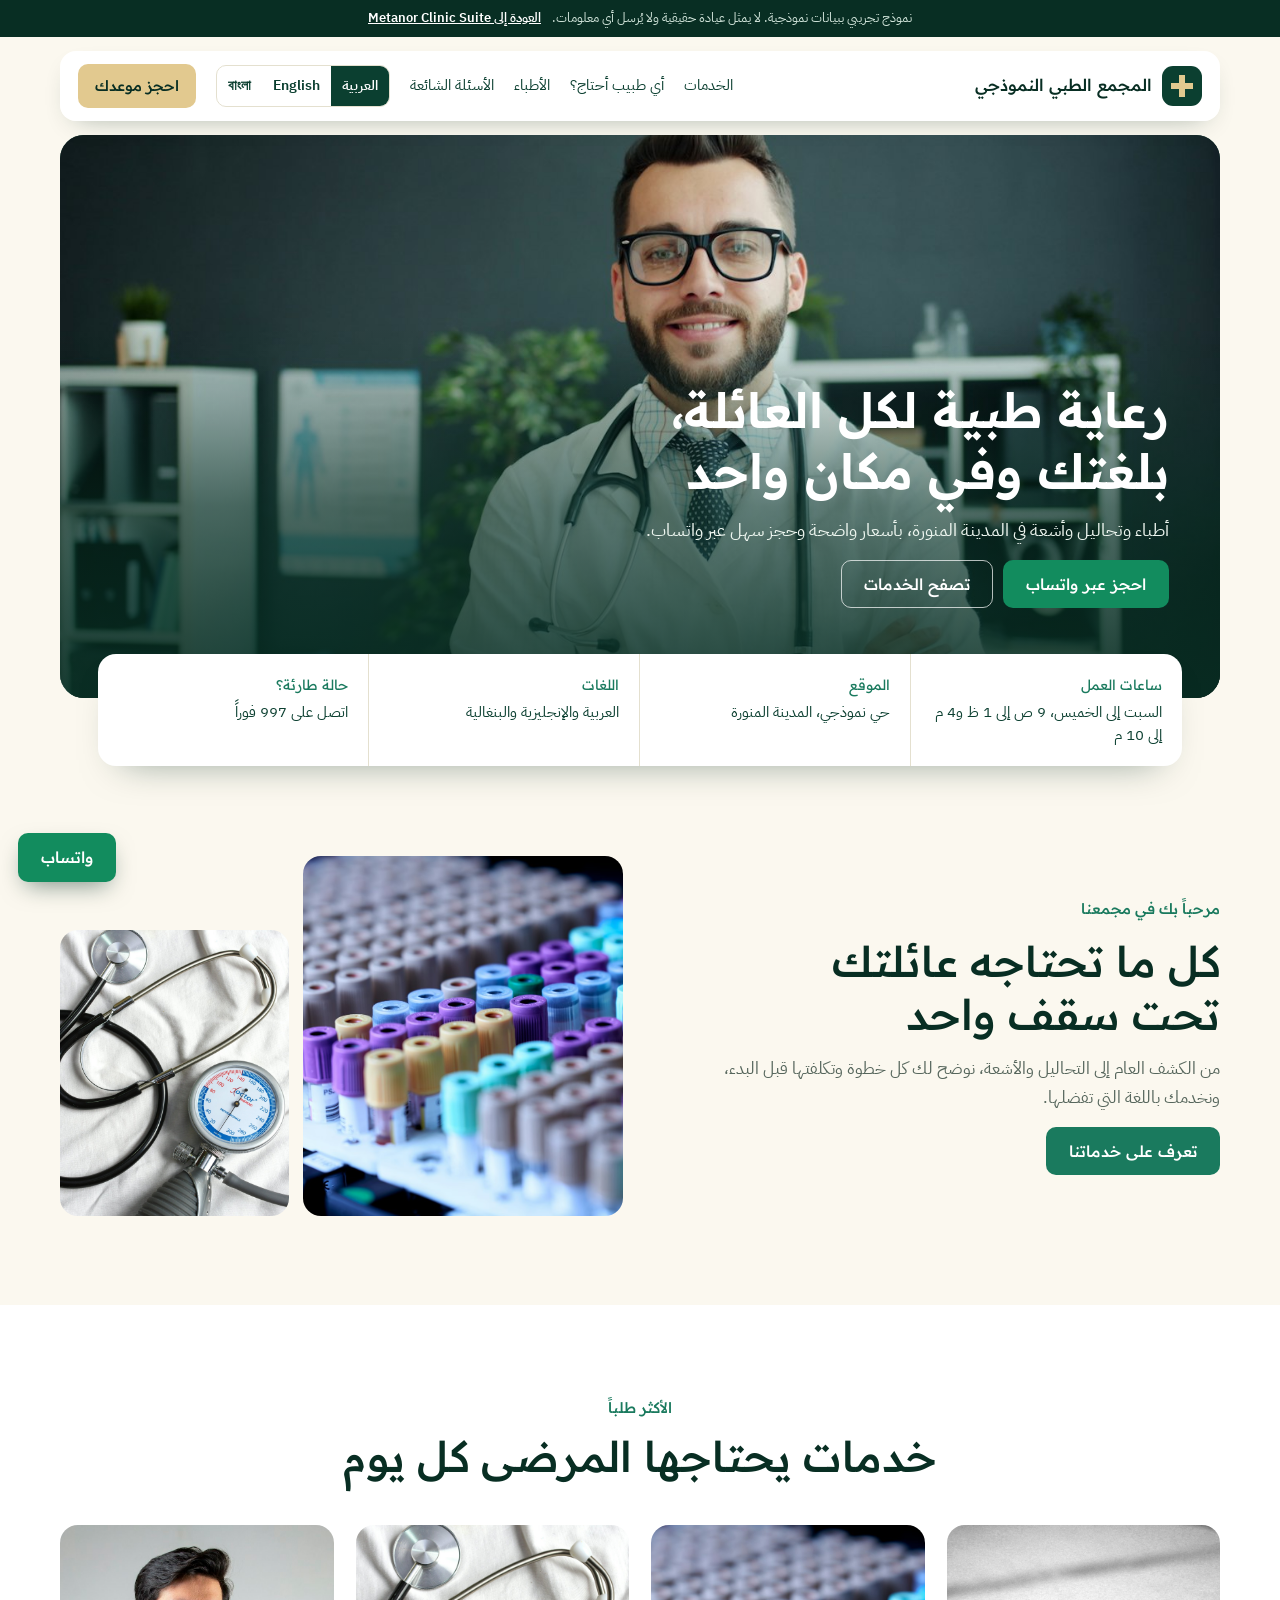
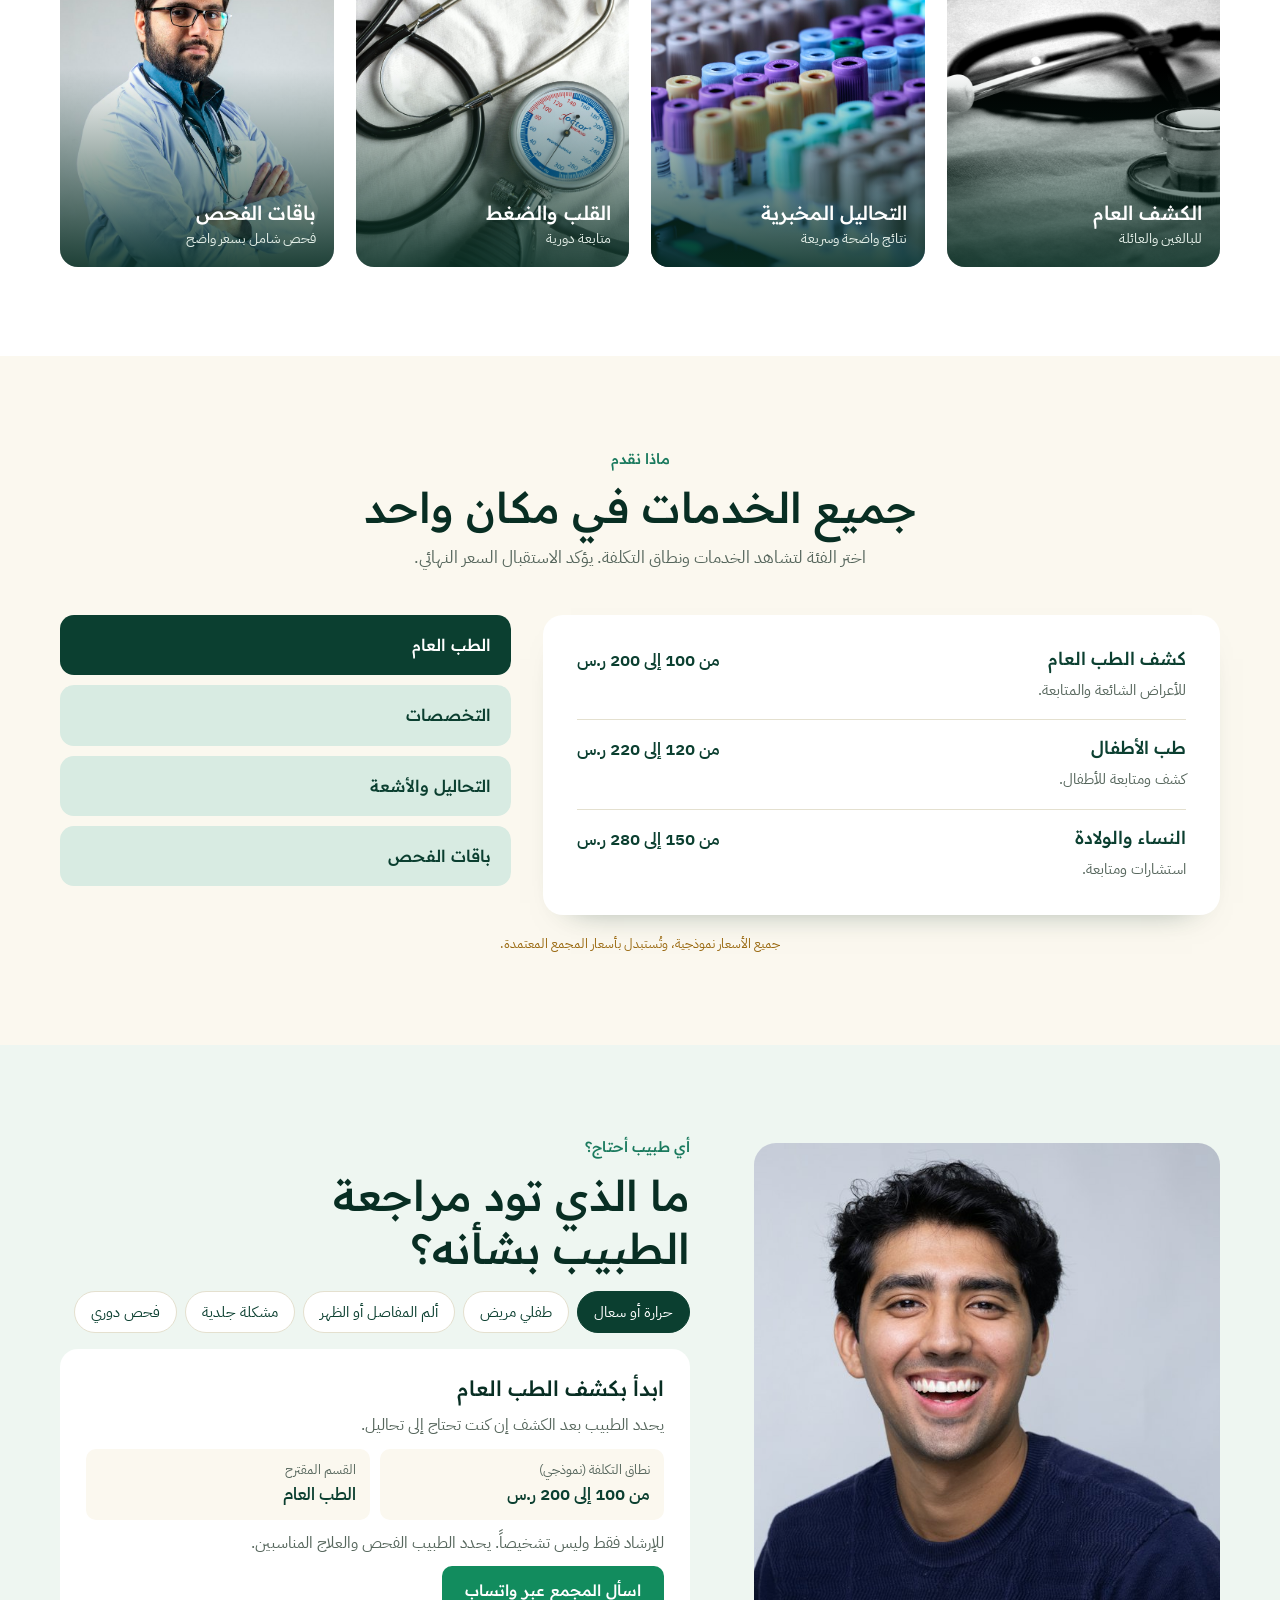
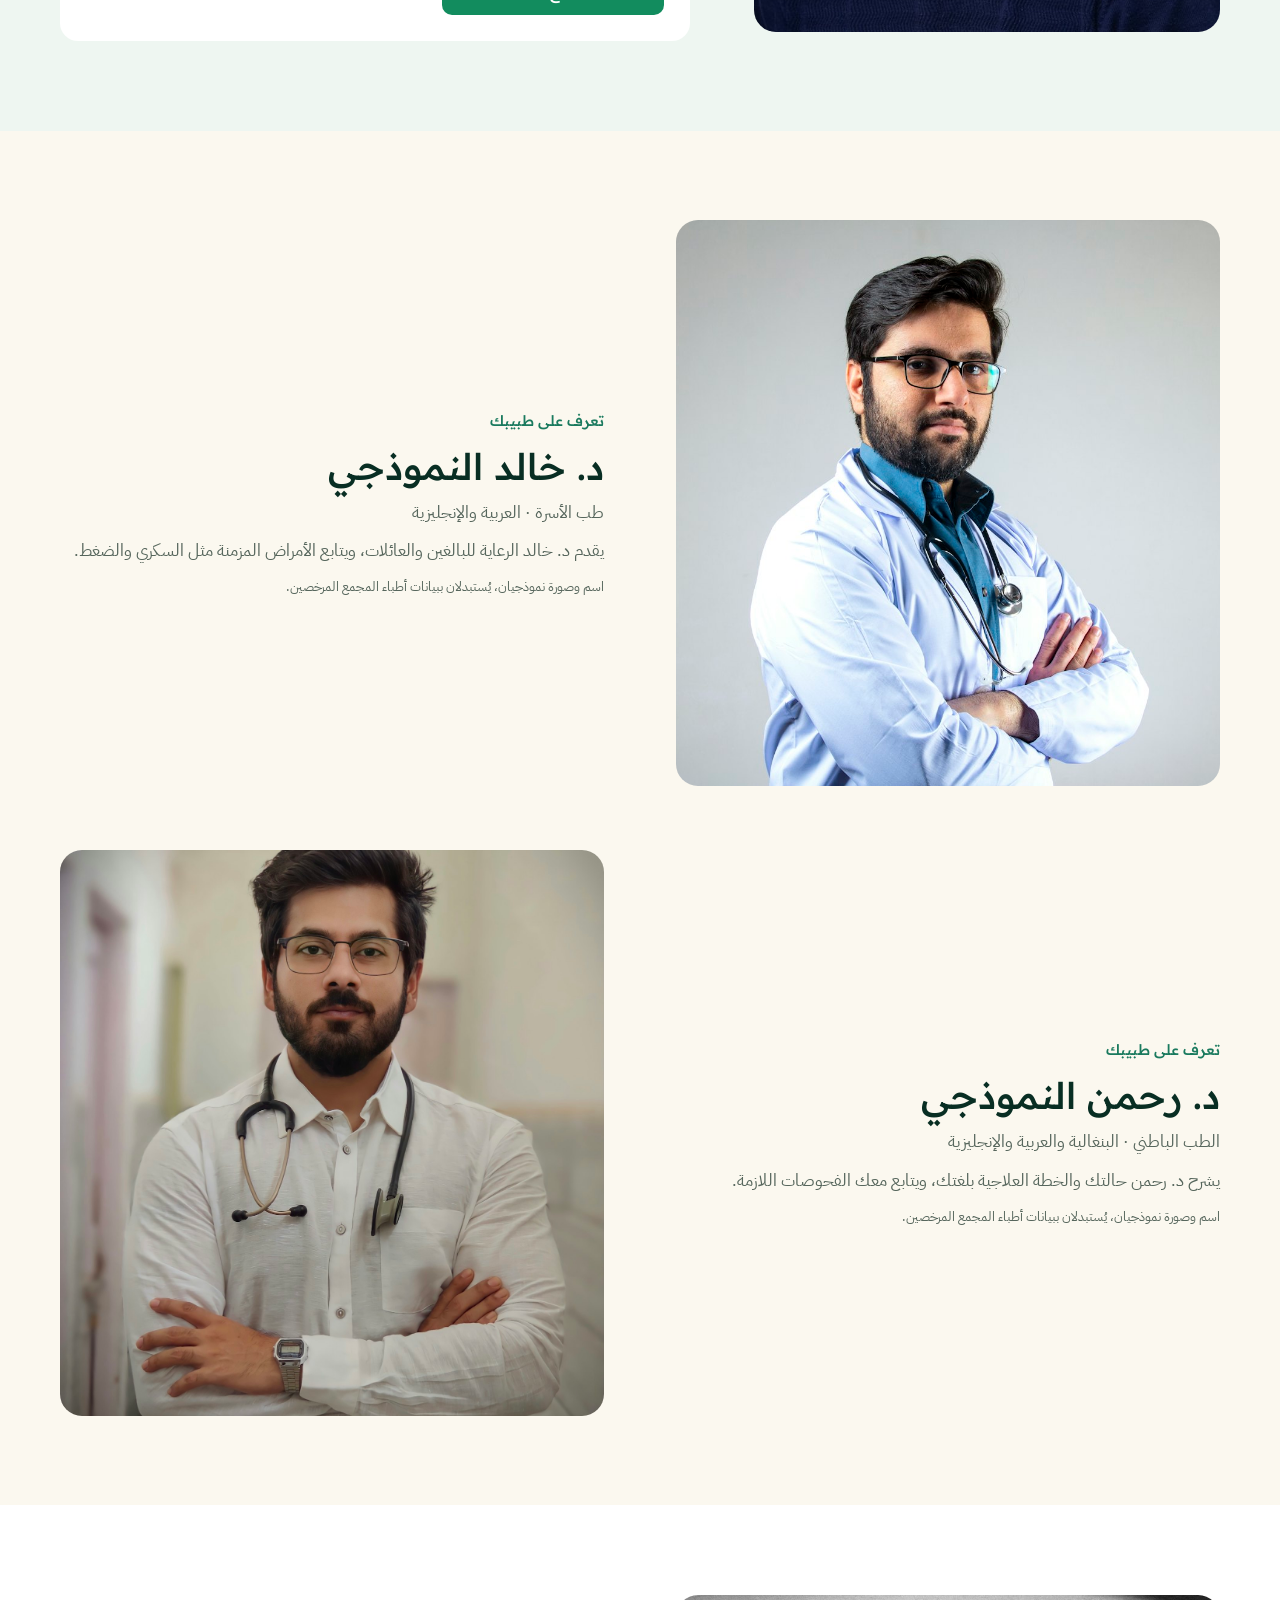
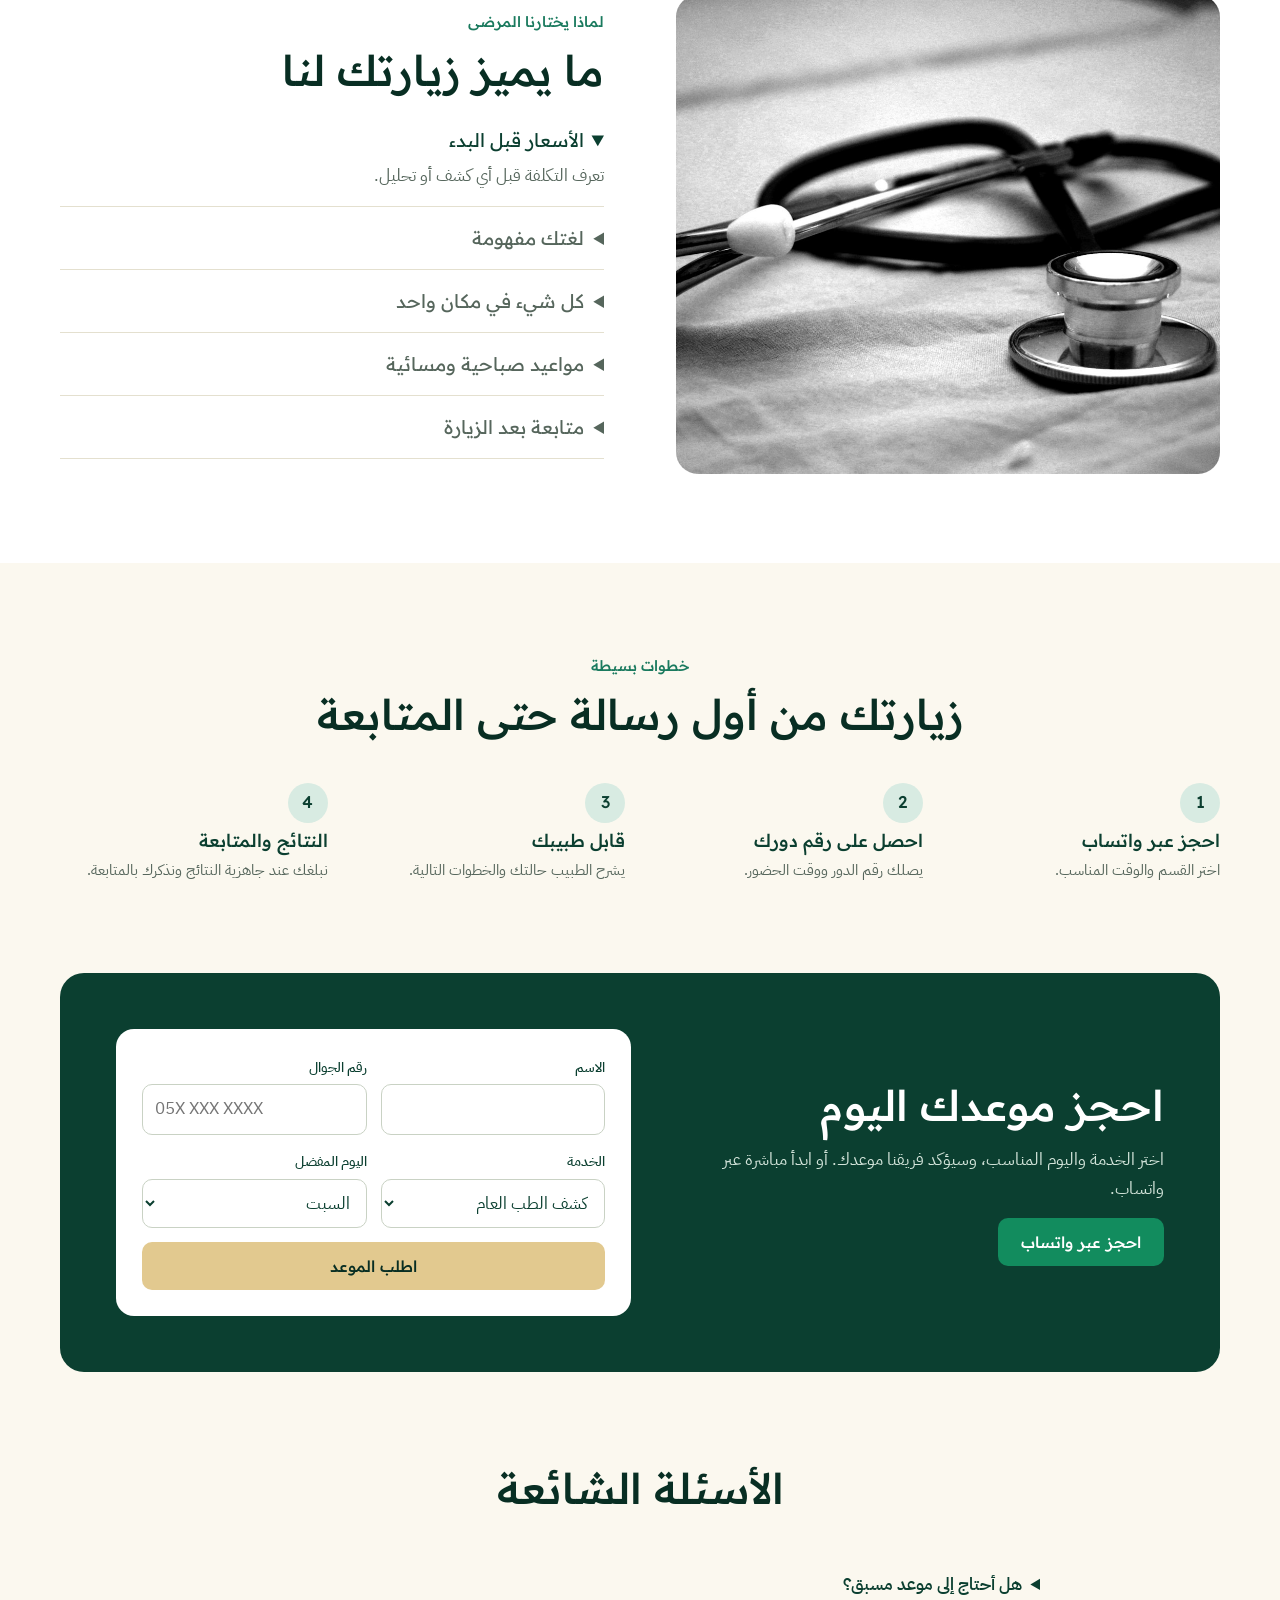
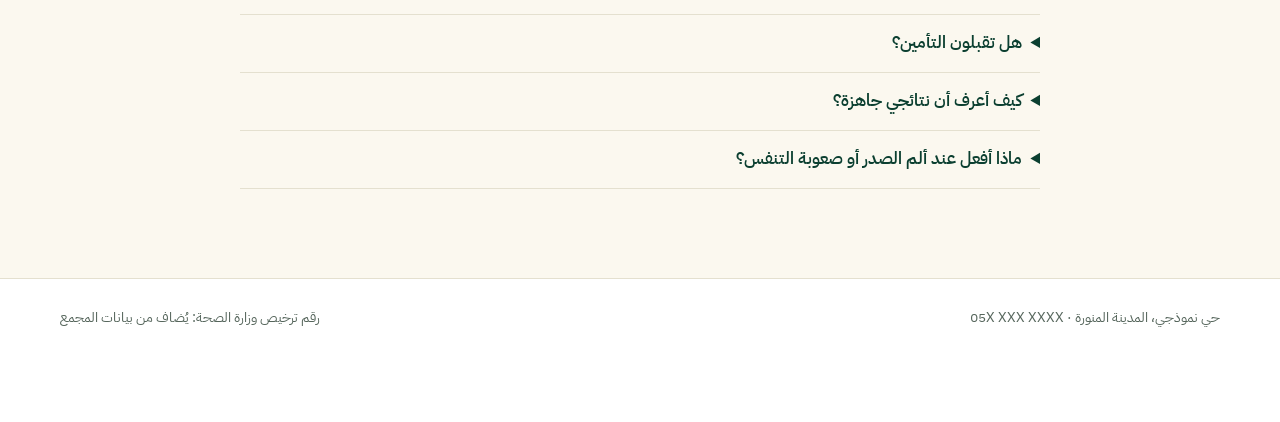
==== commit 70b2959c: "Sync with live site: mobile-first WhatsApp demo and refreshed demos - WhatsApp demo: chat first on p" ====
--- a/demos/clinic-website/index.html
+++ b/demos/clinic-website/index.html
@@ -1,600 +1,586 @@
 <!doctype html>
-<html lang="bn" dir="ltr">
+<html lang="ar" dir="rtl">
 <head>
 <meta charset="utf-8">
 <meta name="viewport" content="width=device-width, initial-scale=1, viewport-fit=cover">
-<title>Sample Clinic Website</title>
+<title>Sample Medical Complex</title>
 <link rel="preconnect" href="https://fonts.googleapis.com">
 <link rel="preconnect" href="https://fonts.gstatic.com" crossorigin>
-<link rel="stylesheet" href="https://fonts.googleapis.com/css2?family=Marcellus&family=Mulish:wght@400;600;700&family=Noto+Serif+Bengali:wght@500;700&family=Hind+Siliguri:wght@400;500;600&family=Noto+Naskh+Arabic:wght@500;700&family=Tajawal:wght@400;500;700&display=swap">
+<link rel="stylesheet" href="https://fonts.googleapis.com/css2?family=Readex+Pro:wght@400;500;600&family=IBM+Plex+Sans+Arabic:wght@400;500;600&family=IBM+Plex+Sans:wght@400;500;600&family=Hind+Siliguri:wght@400;500;600&display=swap">
+<script>
+  (function(){var l='ar';try{var s=localStorage.getItem('clinicSuiteLang');if(s==='en'||s==='bn'||s==='ar')l=s;}catch(e){}document.documentElement.lang=l;document.documentElement.dir=l==='ar'?'rtl':'ltr';})();
+</script>
 <style>
-  /* Layout: the arched window of the clinic's facade repeats as the page's one shape, on a deep green and ivory field. */
+  /* Layout: photography first. Rounded photo hero, floating navigation, photo service cards, browsable treatment categories. Calm blue on soft white. */
   :root {
     color-scheme: light;
-    --green-900: #082e23;
-    --green-800: #0b3f30;
-    --green-700: #125440;
-    --gold: #b7924a;
-    --gold-light: #e2c98f;
-    --gold-ink: #7a5c1e;
-    --ivory: #fbf8ef;
-    --sand: #f1ebd9;
-    --ink: #17271f;
-    --muted: #55655c;
-    --line: #dcd4bc;
-    --white: #fffdf8;
-    --display: "Marcellus", Georgia, "Times New Roman", serif;
-    --body: "Mulish", "Segoe UI", system-ui, sans-serif;
-    --lh: 1.6;
-    --h-lh: 1.12;
+    --ink: #0b3f30;
+    --ink-deep: #082e23;
+    --blue: #1a7a5e;
+    --blue-soft: #d8ebe2;
+    --blue-pale: #eef6f1;
+    --ground: #fbf8ef;
+    --white: #ffffff;
+    --line: #e4e0cf;
+    --muted: #56665c;
+    --sand: #e2c98f;
+    --sand-deep: #c9a666;
+    --wa: #128c5e;
+    --sample: #9a6a12;
+    --display: "Readex Pro", "Segoe UI", system-ui, sans-serif;
+    --body: "IBM Plex Sans", "Segoe UI", system-ui, sans-serif;
   }
-  html[lang="bn"] { --display: "Noto Serif Bengali", "Nirmala UI", Georgia, serif; --body: "Hind Siliguri", "Nirmala UI", "Segoe UI", sans-serif; --lh: 1.7; --h-lh: 1.3; }
-  html[lang="ar"] { --display: "Noto Naskh Arabic", "Traditional Arabic", Georgia, serif; --body: "Tajawal", "Segoe UI", Tahoma, sans-serif; --lh: 1.75; --h-lh: 1.35; }
-
+  html[lang="ar"] { --body: "IBM Plex Sans Arabic", "Segoe UI", Tahoma, sans-serif; }
+  html[lang="bn"] { --display: "Hind Siliguri", "Nirmala UI", "Segoe UI", sans-serif; --body: "Hind Siliguri", "Nirmala UI", "Segoe UI", sans-serif; }
   * { box-sizing: border-box; }
-  html { scroll-behavior: smooth; scroll-padding-top: 90px; }
-  body { margin: 0; background: var(--ivory); color: var(--ink); font: 400 17px/var(--lh) var(--body); }
+  html { scroll-behavior: smooth; scroll-padding-top: 110px; }
+  body { margin: 0; background: var(--ground); color: var(--ink); font: 400 17px/1.7 var(--body); }
   h1, h2, h3, p { margin: 0; }
-  h1, h2 { font-family: var(--display); font-weight: 500; line-height: var(--h-lh); text-wrap: balance; }
-  h2 { font-size: clamp(1.9rem, 3.6vw, 3rem); color: var(--green-800); }
-  h3 { font-size: 1.1rem; font-weight: 600; line-height: 1.4; }
+  h1, h2, h3 { font-family: var(--display); font-weight: 500; line-height: 1.25; }
+  h1, h2 { text-wrap: balance; }
+  h2 { font-size: clamp(1.75rem, 3.4vw, 2.65rem); color: var(--ink-deep); }
+  h3 { font-size: 1.12rem; }
+  img { display: block; max-width: 100%; }
   a { color: inherit; }
-  button { font: inherit; color: inherit; cursor: pointer; }
-  :focus-visible { outline: 3px solid var(--gold); outline-offset: 3px; border-radius: 4px; }
+  button, input, select { font: inherit; color: inherit; }
+  button { cursor: pointer; }
+  :focus-visible { outline: 3px solid var(--blue); outline-offset: 2px; }
   .wrap { width: min(1200px, 100%); margin-inline: auto; padding-left: max(20px, env(safe-area-inset-left, 0px)); padding-right: max(20px, env(safe-area-inset-right, 0px)); }
-  section { padding-block: clamp(64px, 8vw, 112px); }
-  .eyebrow { font-size: .8rem; font-weight: 700; letter-spacing: .14em; text-transform: uppercase; color: var(--gold-ink); }
-  html[lang="bn"] .eyebrow, html[lang="ar"] .eyebrow { letter-spacing: 0; font-size: .95rem; }
-  .section-head { display: grid; gap: 12px; max-width: 680px; margin-bottom: clamp(32px, 4vw, 52px); }
-  .section-head p:last-child:not(.eyebrow) { color: var(--muted); }
-  .confirm { display: block; font-size: .8rem; color: var(--gold-ink); margin-top: 8px; font-family: "Mulish", "Segoe UI", sans-serif; }
-
-  .btn { display: inline-flex; align-items: center; justify-content: center; gap: 10px; border: 1px solid transparent; padding: 13px 24px; border-radius: 2px; font-weight: 700; text-decoration: none; transition: background .2s, color .2s, border-color .2s; }
-  .btn-gold { background: var(--gold-light); color: var(--green-900); }
-  .btn-gold:hover { background: #efdbab; }
-  .btn-green { background: var(--green-800); color: var(--white); }
-  .btn-green:hover { background: var(--green-700); }
-  .btn-ghost { border-color: rgba(226, 201, 143, .55); color: var(--white); }
-  .btn-ghost:hover { background: rgba(226, 201, 143, .14); }
-
-  .proto { background: var(--green-900); color: var(--gold-light); font-size: .82rem; text-align: center; padding: 6px 16px; font-family: "Mulish", "Segoe UI", sans-serif; }
-
-  header.top { position: sticky; top: env(safe-area-inset-top, 0px); z-index: 20; background: rgba(251, 248, 239, .96); border-bottom: 1px solid var(--line); }
-  .bar { display: flex; align-items: center; gap: 24px; min-height: 76px; }
-  .brand { display: flex; align-items: center; gap: 12px; text-decoration: none; min-width: 0; }
-  .emblem { flex: none; width: 46px; height: 52px; padding-top: 6px; display: grid; place-items: center; border-radius: 23px 23px 2px 2px; background: var(--green-800); color: var(--gold-light); font: 500 .95rem "Marcellus", Georgia, serif; }
-  .brand-name { font-family: var(--display); font-size: 1.1rem; color: var(--green-800); line-height: 1.25; white-space: nowrap; overflow: hidden; text-overflow: ellipsis; }
-  .bar .btn { white-space: nowrap; padding: 11px 20px; }
-  nav.links a { white-space: nowrap; }
-  .brand-name small { display: block; font-family: var(--body); font-size: .76rem; color: var(--muted); }
-  nav.links { display: flex; gap: 22px; margin-inline-start: auto; font-size: .94rem; font-weight: 600; }
-  nav.links a { text-decoration: none; padding-block: 6px; border-bottom: 1px solid transparent; }
-  nav.links a:hover { border-color: var(--gold); }
-  .langs { display: flex; border: 1px solid var(--line); border-radius: 2px; flex: none; }
-  .langs button { background: none; border: 0; padding: 6px 10px; font-size: .86rem; font-weight: 600; font-family: "Hind Siliguri", "Nirmala UI", "Segoe UI", Tahoma, sans-serif; }
-  .langs button[aria-pressed="true"] { background: var(--green-800); color: var(--white); }
-
-  .hero { background: radial-gradient(90% 120% at 85% 10%, var(--green-700), var(--green-800) 55%, var(--green-900)); color: var(--white); padding-block: clamp(48px, 6vw, 84px) clamp(110px, 10vw, 140px); overflow: hidden; }
-  .hero-grid { display: grid; grid-template-columns: minmax(0, 1.15fr) minmax(0, .85fr); align-items: end; gap: clamp(32px, 6vw, 80px); }
-  .hero .eyebrow { color: var(--gold-light); }
-  .hero-copy { display: grid; gap: 22px; padding-bottom: 16px; animation: rise .7s ease-out both; }
-  h1 { font-size: clamp(2.5rem, 5.6vw, 4.7rem); }
-  .lede { font-size: 1.15rem; color: #dfe7df; max-width: 34em; }
-  .cta { display: flex; flex-wrap: wrap; gap: 12px; }
-  .arch-frame { position: relative; justify-self: end; width: min(100%, 430px); padding: 12px; border: 1px solid var(--gold); border-radius: 215px 215px 0 0; border-bottom: 0; margin-bottom: calc(-1 * clamp(110px, 10vw, 140px)); animation: rise .9s ease-out both; }
-  .arch { aspect-ratio: 520 / 660; border-radius: 205px 205px 0 0; background-image: url("assets/facade.svg"); background-size: cover; background-position: center bottom; background-repeat: no-repeat; background-color: var(--green-700); }
-  @keyframes rise { from { transform: translateY(14px); } }
-
-  .answers-band { padding-block: 0; }
-  .answers { position: relative; z-index: 2; display: grid; grid-template-columns: repeat(4, minmax(0, 1fr)); background: var(--white); border: 1px solid var(--line); border-top: 3px solid var(--gold); margin-top: -64px; box-shadow: 0 24px 50px -28px rgba(8, 46, 35, .4); }
-  .answer { padding: 24px 22px; display: grid; gap: 6px; align-content: start; min-width: 0; }
-  .answer + .answer { border-inline-start: 1px solid var(--line); }
-  .answer .q { font-size: .86rem; font-weight: 700; color: var(--gold-ink); }
-  .answer p { font-size: .98rem; }
-
-  .offer-wrap { padding-bottom: 0; }
-  .offer { display: grid; grid-template-columns: minmax(0, 1.3fr) minmax(0, 1fr); gap: clamp(28px, 5vw, 64px); align-items: center; background: var(--sand); border: 1px solid var(--line); padding: clamp(28px, 5vw, 56px); }
-  .offer-copy { display: grid; gap: 14px; justify-items: start; }
-  .offer-copy p { color: var(--muted); max-width: 34em; }
-  .deals { display: grid; gap: 14px; }
-  .deal { display: flex; align-items: center; gap: 18px; background: var(--green-800); color: var(--white); padding: 18px 22px; border-radius: 80px 80px 2px 2px; }
-  .deal b { font-family: var(--display); font-weight: 500; font-size: 2.3rem; color: var(--gold-light); line-height: 1.1; flex: none; }
-  .deal span { font-size: 1rem; line-height: 1.35; }
-
-  .groups { display: grid; grid-template-columns: 1.5fr 1fr; gap: clamp(28px, 5vw, 64px); }
-  .group-title { font-size: .86rem; font-weight: 700; color: var(--gold-ink); padding-bottom: 10px; border-bottom: 1px solid var(--gold); }
-  .dept-list { list-style: none; margin: 0; padding: 0; }
-  .dept-list.two { display: grid; grid-template-columns: 1fr 1fr; column-gap: 28px; }
-  .dept { width: 100%; display: flex; justify-content: space-between; align-items: center; gap: 12px; background: none; border: 0; border-bottom: 1px solid var(--line); padding: 14px 2px; text-align: start; font-family: var(--display); font-size: 1.22rem; color: var(--green-800); transition: padding .2s, color .2s; }
-  button.dept:hover { padding-inline-start: 10px; color: var(--gold-ink); }
-  .dept i { font-style: normal; color: var(--gold); font-family: "Segoe UI", sans-serif; }
-  [dir="rtl"] .dept i { transform: scaleX(-1); }
-  .emergency { display: grid; gap: 4px; margin-top: 22px; background: var(--green-800); color: var(--white); padding: 18px 20px; }
-  .emergency b { font-family: var(--display); font-weight: 500; font-size: 1.22rem; color: var(--gold-light); }
-  .emergency span { font-size: .94rem; }
-
-  .care { background: var(--green-800); color: var(--white); }
-  .care h2 { color: var(--white); }
-  .care .eyebrow { color: var(--gold-light); }
-  .care .section-head p:last-child:not(.eyebrow) { color: #cfdcd3; }
-  .tongues { display: grid; grid-template-columns: repeat(3, minmax(0, 1fr)); gap: 0; border-top: 1px solid rgba(226, 201, 143, .45); }
-  .tongue { padding: 26px 24px 8px 0; display: grid; gap: 10px; align-content: start; min-width: 0; }
-  [dir="rtl"] .tongue { padding: 26px 0 8px 24px; }
-  .tongue + .tongue { border-inline-start: 1px solid rgba(226, 201, 143, .25); padding-inline-start: 24px; }
-  .tongue .native { font-family: "Noto Serif Bengali", "Noto Naskh Arabic", "Nirmala UI", Georgia, serif; font-size: 1.7rem; color: var(--gold-light); line-height: 1.3; }
-  .tongue p { color: #dfe7df; font-size: .98rem; }
-  .care .confirm { color: var(--gold-light); }
-
-  .steps { list-style: none; margin: 0; padding: 0; display: grid; grid-template-columns: repeat(3, minmax(0, 1fr)); gap: clamp(20px, 3vw, 40px); counter-reset: s; }
-  .steps li { counter-increment: s; display: grid; gap: 10px; align-content: start; }
-  .steps li::before { content: counter(s); font-family: var(--display); font-size: 1.3rem; width: 52px; height: 64px; display: grid; place-items: center; padding-top: 6px; color: var(--green-800); border: 1px solid var(--gold); border-radius: 26px 26px 0 0; }
-  .steps p { color: var(--muted); font-size: .98rem; }
-
-  .visit { background: var(--sand); }
-  .visit-grid { display: grid; grid-template-columns: minmax(0, 1.1fr) minmax(0, 1fr); gap: clamp(28px, 5vw, 64px); align-items: center; }
-  .photo { aspect-ratio: 620 / 400; background-image: url("assets/facade.svg"); background-size: cover; background-position: center 72%; background-repeat: no-repeat; border-radius: 240px 240px 0 0; }
-  .visit-copy { display: grid; gap: 22px; }
-  .info { display: grid; gap: 14px; margin: 0; }
-  .info div { display: grid; grid-template-columns: 96px minmax(0, 1fr); gap: 12px; padding-bottom: 14px; border-bottom: 1px solid var(--line); }
-  .info dt { font-weight: 700; color: var(--gold-ink); font-size: .9rem; }
-  .info dd { margin: 0; }
-  .num { direction: ltr; unicode-bidi: isolate; font-variant-numeric: tabular-nums; }
-  .qr-row { display: flex; align-items: center; gap: 16px; }
-  .qr { flex: none; width: 104px; height: 104px; display: grid; place-items: center; border: 1px dashed var(--gold); color: var(--gold-ink); font-weight: 700; letter-spacing: .08em; font-family: "Mulish", "Segoe UI", sans-serif; }
-
-  .faq { display: grid; max-width: 820px; }
-  details { border-bottom: 1px solid var(--line); }
-  summary { cursor: pointer; padding: 18px 28px 18px 2px; font-family: var(--display); font-size: 1.2rem; color: var(--green-800); list-style: none; position: relative; }
-  [dir="rtl"] summary { padding: 18px 2px 18px 28px; }
-  summary::-webkit-details-marker { display: none; }
-  summary::after { content: "+"; position: absolute; inset-inline-end: 4px; top: 16px; color: var(--gold); font-size: 1.4rem; font-family: "Segoe UI", sans-serif; }
-  details[open] summary::after { content: "−"; }
-  details p { padding: 0 2px 20px; color: var(--muted); max-width: 42em; }
-
-  footer { background: var(--green-900); color: #cfdcd3; padding-block: 48px 32px; font-size: .94rem; }
-  .foot { display: grid; grid-template-columns: 1.4fr 1fr 1fr; gap: 32px; }
-  .foot b { display: block; color: var(--gold-light); font-family: var(--display); font-weight: 500; font-size: 1.15rem; margin-bottom: 8px; }
-  .foot-note { margin-top: 32px; padding-top: 18px; border-top: 1px solid rgba(226, 201, 143, .25); font-size: .84rem; }
-
-  dialog { width: min(520px, calc(100vw - 32px)); border: 0; border-top: 3px solid var(--gold); padding: 0; background: var(--white); color: var(--ink); box-shadow: 0 30px 80px rgba(8, 46, 35, .45); }
-  dialog::backdrop { background: rgba(8, 46, 35, .6); }
-  .dlg { padding: 28px; display: grid; gap: 18px; }
-  .dlg-head { display: flex; justify-content: space-between; align-items: start; gap: 16px; }
-  .dlg-head h2 { font-size: 1.7rem; }
-  .x { background: none; border: 0; font-size: 1.5rem; line-height: 1; padding: 4px 8px; color: var(--muted); font-family: "Segoe UI", sans-serif; }
-  .field { display: grid; gap: 6px; }
-  .field label { font-weight: 600; font-size: .92rem; }
-  select { font: inherit; padding: 11px 12px; border: 1px solid var(--line); background: var(--ivory); color: var(--ink); border-radius: 2px; width: 100%; }
-  .preview { background: #e3f6dc; padding: 12px 14px; border-radius: 8px; white-space: pre-line; font-size: .98rem; }
-  .small { font-size: .85rem; color: var(--muted); }
-
-  @media (max-width: 1160px) {
+  section { padding-block: clamp(52px, 7vw, 92px); }
+  .eyebrow { font-family: var(--display); font-size: .92rem; font-weight: 500; color: var(--blue); }
+  .head { display: grid; gap: 10px; max-width: 660px; margin-bottom: clamp(26px, 4vw, 42px); }
+  .head.center { margin-inline: auto; text-align: center; justify-items: center; }
+  .head p:not(.eyebrow) { color: var(--muted); }
+  .sample { font-size: .82rem; color: var(--sample); }
+
+  .btn { display: inline-flex; align-items: center; justify-content: center; gap: 8px; min-height: 48px; padding: 10px 22px; border: 1px solid transparent; border-radius: 10px; font-family: var(--display); font-weight: 500; font-size: .98rem; text-decoration: none; white-space: nowrap; transition: background .18s, border-color .18s; }
+  .btn-wa { background: var(--wa); color: #fff; }
+  .btn-wa:hover { background: #0e7850; }
+  .btn-sand { background: var(--sand); color: var(--ink-deep); }
+  .btn-sand:hover { background: var(--sand-deep); }
+  .btn-ghost { border-color: rgba(255,255,255,.7); color: #fff; }
+  .btn-ghost:hover { background: rgba(255,255,255,.14); }
+  .btn-blue { background: var(--blue); color: #fff; }
+  .btn-blue:hover { background: #125f49; }
+
+  .proto { background: var(--ink-deep); color: #cfe2d8; font-size: .84rem; text-align: center; padding: 7px 16px; }
+  .proto a { color: #fff; font-weight: 600; margin-inline-start: 8px; white-space: nowrap; }
+
+  .nav-shell { position: sticky; top: calc(10px + env(safe-area-inset-top, 0px)); z-index: 20; margin-top: 14px; }
+  .bar { display: flex; align-items: center; gap: 20px; min-height: 70px; padding-inline: 18px; background: rgba(255,255,255,.96); border-radius: 16px; box-shadow: 0 10px 28px -16px rgba(8,46,35,.45); }
+  .brand { display: flex; align-items: center; gap: 10px; text-decoration: none; min-width: 0; }
+  .mark { flex: none; width: 40px; height: 40px; }
+  .brand b { font-family: var(--display); font-weight: 500; font-size: 1.04rem; line-height: 1.25; display: block; white-space: nowrap; color: var(--ink-deep); }
+  nav.links { display: flex; gap: 20px; margin-inline-start: auto; font-size: .94rem; }
+  nav.links a { text-decoration: none; white-space: nowrap; }
+  nav.links a:hover { color: var(--blue); }
+  .langs { display: flex; flex: none; border: 1px solid var(--line); border-radius: 10px; overflow: hidden; }
+  .langs button { background: none; border: 0; padding: 6px 11px; font-size: .86rem; font-weight: 600; min-height: 40px; }
+  .langs button[aria-pressed="true"] { background: var(--ink); color: #fff; }
+  .bar .btn { min-height: 44px; padding: 8px 16px; font-size: .92rem; }
+
+  .hero { padding-block: 14px 0; }
+  .hero-card { position: relative; border-radius: 24px; overflow: hidden; min-height: clamp(460px, 44vw, 620px); display: flex; align-items: flex-end; background: var(--ink); }
+  .hero-card > img { position: absolute; inset: 0; width: 100%; height: 100%; object-fit: cover; object-position: 58% 18%; }
+  .hero-card::after { content: ""; position: absolute; inset: 0; background: linear-gradient(to top, rgba(8,46,35,.9) 0%, rgba(8,46,35,.62) 34%, rgba(8,46,35,0) 66%); }
+  .hero-copy { position: relative; z-index: 1; color: #fff; padding: clamp(24px, 4vw, 52px); padding-bottom: clamp(62px, 7vw, 92px); display: grid; gap: 14px; justify-items: start; max-width: 820px; }
+  h1 { font-size: clamp(2rem, 3.8vw, 3.1rem); font-weight: 600; }
+  .lede { font-size: 1.12rem; max-width: 36em; color: #eef6f0; }
+  .cta { display: flex; flex-wrap: wrap; gap: 10px; }
+
+  .facts-strip { position: relative; z-index: 2; margin-top: -44px; display: grid; grid-template-columns: repeat(4, minmax(0, 1fr)); background: var(--white); border-radius: 18px; box-shadow: 0 18px 38px -24px rgba(8,46,35,.5); margin-inline: clamp(12px, 3vw, 40px); }
+  .fact { padding: 20px; display: grid; gap: 2px; align-content: start; min-width: 0; }
+  .fact + .fact { border-inline-start: 1px solid var(--line); }
+  .fact span { font-family: var(--display); font-size: .88rem; color: var(--blue); }
+  .fact p { font-size: .96rem; line-height: 1.5; }
+
+  .intro-grid { display: grid; grid-template-columns: minmax(0, 1fr) minmax(0, 1.08fr); gap: clamp(28px, 6vw, 76px); align-items: center; }
+  .intro-copy { display: grid; gap: 14px; justify-items: start; }
+  .intro-copy p:not(.eyebrow) { color: var(--muted); }
+  .intro-photos { display: grid; grid-template-columns: 1.4fr 1fr; gap: 14px; align-items: end; }
+  .intro-photos img { width: 100%; object-fit: cover; border-radius: 18px; }
+  .intro-photos img:first-child { aspect-ratio: 4 / 4.5; }
+  .intro-photos img:last-child { aspect-ratio: 4 / 5; }
+
+  .featured { background: var(--white); }
+  .cards { display: grid; grid-template-columns: repeat(4, minmax(0, 1fr)); gap: clamp(12px, 2vw, 22px); }
+  .card { position: relative; border: 0; padding: 0; border-radius: 18px; overflow: hidden; aspect-ratio: 4 / 5; background: var(--ink); text-align: start; color: #fff; }
+  .card img { width: 100%; height: 100%; object-fit: cover; transition: transform .3s; }
+  .card:hover img { transform: scale(1.04); }
+  .card::after { content: ""; position: absolute; inset: 0; background: linear-gradient(to top, rgba(8,46,35,.88), rgba(8,46,35,0) 58%); }
+  .card span { position: absolute; z-index: 1; inset-inline: 18px; bottom: 16px; display: grid; gap: 1px; }
+  .card b { font-family: var(--display); font-weight: 500; font-size: 1.22rem; line-height: 1.3; }
+  .card small { font-size: .9rem; color: #e4efe8; }
+
+  .svc-grid { display: grid; grid-template-columns: minmax(0, 1.5fr) minmax(240px, 1fr); gap: clamp(16px, 3vw, 32px); align-items: start; }
+  .svc-panel { background: var(--white); border-radius: 20px; padding: clamp(10px, 2vw, 16px) clamp(20px, 3vw, 34px); box-shadow: 0 16px 34px -28px rgba(8,46,35,.6); min-height: 300px; }
+  .svc-row { display: grid; grid-template-columns: minmax(0, 1fr) auto; gap: 2px 18px; padding: 16px 0; border-bottom: 1px solid var(--line); }
+  .svc-row:last-child { border-bottom: 0; }
+  .svc-row .price { font-weight: 600; white-space: nowrap; unicode-bidi: isolate; font-variant-numeric: tabular-nums; }
+  .svc-row p { grid-column: 1 / -1; color: var(--muted); font-size: .94rem; }
+  .svc-tabs { display: grid; gap: 10px; }
+  .svc-tabs button { background: var(--blue-soft); border: 0; border-radius: 14px; padding: 16px 20px; text-align: start; font-family: var(--display); font-weight: 500; font-size: 1.04rem; color: var(--ink); transition: background .18s; }
+  .svc-tabs button:hover { background: #c5e0d3; }
+  .svc-tabs button[aria-selected="true"] { background: var(--ink); color: #fff; }
+  .svc-note { text-align: center; margin-top: 18px; }
+
+  .finder { background: var(--blue-pale); }
+  .finder-grid { display: grid; grid-template-columns: minmax(0, .85fr) minmax(0, 1.15fr); gap: clamp(26px, 5vw, 64px); align-items: center; }
+  .finder-photo { width: 100%; aspect-ratio: 1 / 1.05; object-fit: cover; border-radius: 22px; }
+  .finder-box { display: grid; gap: 16px; min-width: 0; }
+  .concerns { display: flex; flex-wrap: wrap; gap: 8px; }
+  .concerns button { background: var(--white); border: 1px solid var(--line); border-radius: 22px; padding: 7px 16px; font-size: .95rem; min-height: 42px; }
+  .concerns button:hover { border-color: var(--blue); }
+  .concerns button[aria-pressed="true"] { background: var(--ink); border-color: var(--ink); color: #fff; }
+  .result { background: var(--white); border-radius: 18px; padding: clamp(18px, 3vw, 26px); display: grid; gap: 10px; }
+  .result h3 { font-size: 1.32rem; color: var(--ink-deep); }
+  .result p { color: var(--muted); font-size: .98rem; }
+  .result dl { margin: 0; display: grid; grid-template-columns: repeat(2, minmax(0, 1fr)); gap: 10px; }
+  .result dl div { background: var(--ground); border-radius: 10px; padding: 10px 14px; min-width: 0; }
+  .result dt { font-size: .82rem; color: var(--muted); }
+  .result dd { margin: 0; font-weight: 600; }
+  .result .btn { justify-self: start; }
+
+  .doc { display: grid; grid-template-columns: minmax(0, 1fr) minmax(0, 1fr); gap: clamp(26px, 6vw, 72px); align-items: center; }
+  .doc + .doc { margin-top: clamp(36px, 6vw, 64px); }
+  .doc:nth-of-type(even) img { order: 2; }
+  .doc img { width: 100%; aspect-ratio: 5 / 5.2; object-fit: cover; object-position: top; border-radius: 22px; }
+  .doc-copy { display: grid; gap: 10px; }
+  .doc-copy h2 { font-size: clamp(1.6rem, 3vw, 2.3rem); }
+  .doc-copy p:not(.eyebrow) { color: var(--muted); }
+
+  .why { background: var(--white); }
+  .why-grid { display: grid; grid-template-columns: minmax(0, 1fr) minmax(0, 1fr); gap: clamp(26px, 6vw, 72px); align-items: center; }
+  .why-grid img { width: 100%; aspect-ratio: 5 / 4.4; object-fit: cover; border-radius: 22px; }
+  .why details { border-bottom: 1px solid var(--line); padding-block: 15px; }
+  .why summary { font-family: var(--display); font-size: 1.18rem; cursor: pointer; color: var(--ink); }
+  .why details:not([open]) summary { color: var(--muted); }
+  .why details p { color: var(--muted); margin-top: 6px; }
+
+  .steps { list-style: none; margin: 0; padding: 0; display: grid; grid-template-columns: repeat(4, minmax(0, 1fr)); gap: clamp(16px, 3vw, 30px); counter-reset: s; }
+  .steps li { counter-increment: s; display: grid; gap: 6px; align-content: start; }
+  .steps li::before { content: counter(s); width: 40px; height: 40px; border-radius: 50%; background: var(--blue-soft); display: grid; place-items: center; font-family: var(--display); font-weight: 500; }
+  .steps p { font-size: .96rem; color: var(--muted); }
+
+  .book-wrap { padding-top: 0; }
+  .book-card { background: var(--ink); color: #fff; border-radius: 24px; padding: clamp(24px, 5vw, 56px); display: grid; grid-template-columns: minmax(0, 1fr) minmax(0, 1.1fr); gap: clamp(26px, 5vw, 64px); align-items: center; }
+  .book-copy { display: grid; gap: 14px; justify-items: start; }
+  .book-copy h2 { color: #fff; }
+  .book-copy p { color: #d3e4da; }
+  form.book { background: var(--white); color: var(--ink); border-radius: 18px; padding: clamp(18px, 3vw, 26px); display: grid; grid-template-columns: repeat(2, minmax(0, 1fr)); gap: 14px; }
+  .field { display: grid; gap: 5px; min-width: 0; }
+  .field label { font-size: .9rem; font-weight: 500; }
+  .field input, .field select { width: 100%; border: 1px solid #c9d2c4; border-radius: 10px; padding: 10px 12px; min-height: 46px; background: #fff; }
+  .wide { grid-column: 1 / -1; }
+  .done { grid-column: 1 / -1; background: #e3f5ec; color: #0b5c3d; border-radius: 10px; padding: 12px 14px; font-size: .95rem; }
+
+  .faq { max-width: 800px; margin-inline: auto; }
+  .faq details { border-bottom: 1px solid var(--line); padding-block: 14px; }
+  .faq summary { cursor: pointer; font-weight: 600; }
+  .faq details p { color: var(--muted); margin-top: 8px; }
+
+  footer { background: var(--white); border-top: 1px solid var(--line); padding-block: 26px 92px; font-size: .9rem; color: var(--muted); }
+  .foot { display: flex; flex-wrap: wrap; justify-content: space-between; gap: 8px 28px; }
+
+  .float { position: fixed; inset-inline-end: max(18px, env(safe-area-inset-right, 0px)); bottom: calc(18px + env(safe-area-inset-bottom, 0px)); z-index: 30; box-shadow: 0 10px 24px -8px rgba(8,46,35,.55); }
+
+  .wa-pop { border: 0; border-radius: 18px; padding: 26px; width: min(420px, calc(100vw - 32px)); color: var(--ink); background: var(--white); }
+  .wa-pop::backdrop { background: rgba(8,46,35,.62); }
+  .wa-pop h2 { font-size: 1.32rem; margin-bottom: 10px; }
+  .wa-pop p { color: var(--muted); margin-bottom: 18px; }
+  .wa-pop .btn { width: 100%; }
+
+  @media (max-width: 980px) {
     nav.links { display: none; }
     .langs { margin-inline-start: auto; }
+    .facts-strip { grid-template-columns: repeat(2, minmax(0, 1fr)); }
+    .fact:nth-child(3) { border-inline-start: 0; }
+    .fact:nth-child(n+3) { border-top: 1px solid var(--line); }
+    .cards { grid-template-columns: repeat(2, minmax(0, 1fr)); }
+    .intro-grid, .svc-grid, .finder-grid, .why-grid, .book-card { grid-template-columns: minmax(0, 1fr); }
+    .svc-tabs { order: -1; grid-template-columns: repeat(2, minmax(0, 1fr)); }
+    .steps { grid-template-columns: repeat(2, minmax(0, 1fr)); }
+    .finder-photo { aspect-ratio: 16 / 10; object-position: top; }
   }
-  @media (max-width: 960px) {
-    .bar > .btn { display: none; }
-    .hero-grid { grid-template-columns: minmax(0, 1fr); }
-    .hero { padding-bottom: 96px; }
-    .arch-frame { justify-self: center; width: min(100%, 340px); margin-bottom: -96px; border-radius: 170px 170px 0 0; }
-    .arch { border-radius: 160px 160px 0 0; }
-    .answers { grid-template-columns: repeat(2, minmax(0, 1fr)); margin-top: 24px; }
-    .answers-band .wrap { padding-top: 76px; }
-    .answer:nth-child(3) { border-inline-start: 0; }
-    .answer:nth-child(n+3) { border-top: 1px solid var(--line); }
-    .offer, .groups, .visit-grid { grid-template-columns: minmax(0, 1fr); }
-    .foot { grid-template-columns: minmax(0, 1fr); }
-    .tongues, .steps { grid-template-columns: minmax(0, 1fr); }
-    .tongue, [dir="rtl"] .tongue { padding: 22px 0; }
-    .tongue + .tongue { border-inline-start: 0; border-top: 1px solid rgba(226, 201, 143, .25); padding-inline-start: 0; }
+  @media (max-width: 680px) {
+    .hero-card { display: block; min-height: 0; }
+    .hero-card > img { position: static; height: auto; aspect-ratio: 4 / 3; object-position: 58% 10%; }
+    .hero-card::after { display: none; }
+    .hero-copy { padding: 22px 20px 66px; }
+    .bar { gap: 10px; padding-inline: 12px; }
+    .bar .btn { display: none; }
+    .brand { flex: 1; }
+    .brand span { min-width: 0; }
+    .brand b { white-space: normal; font-size: .94rem; }
+    .doc { grid-template-columns: minmax(0, 1fr); }
+    .doc:nth-of-type(even) img { order: 0; }
+    .facts-strip { grid-template-columns: minmax(0, 1fr); }
+    .fact + .fact { border-inline-start: 0; border-top: 1px solid var(--line); }
+    form.book { grid-template-columns: minmax(0, 1fr); }
+    .svc-tabs button { padding: 12px 14px; font-size: .95rem; }
   }
-  @media (max-width: 560px) {
-    body { font-size: 16px; }
-    .brand-name small { display: none; }
-    .brand-name { font-size: .86rem; white-space: normal; }
-    .bar { gap: 12px; }
-    .answers { grid-template-columns: minmax(0, 1fr); }
-    .answer + .answer { border-inline-start: 0; border-top: 1px solid var(--line); }
-    .dept-list.two { grid-template-columns: minmax(0, 1fr); }
-    .cta .btn { width: 100%; }
-    .info div { grid-template-columns: minmax(0, 1fr); gap: 2px; }
-    .deal b { font-size: 1.9rem; }
-  }
-  @media (prefers-reduced-motion: reduce) { html { scroll-behavior: auto; } .hero-copy, .arch-frame { animation: none; } * { transition: none !important; } }
+  @media (prefers-reduced-motion: reduce) { html { scroll-behavior: auto; } .card img, .btn { transition: none; } }
 </style>
 </head>
 <body>
-<div class="proto" data-t="proto"></div>
-
-<header class="top">
-  <div class="wrap bar">
-    <a class="brand" href="#home">
-      <span class="emblem" role="img" aria-label="Sample clinic logo">SM</span>
-      <span class="brand-name"><span data-t="clinic"></span><small data-t="city"></small></span>
+
+<div class="proto"><span data-t="proto"></span> <a id="backLink" href="../../" data-t="back"></a></div>
+
+<dialog class="wa-pop" id="waPop" aria-labelledby="popTitle">
+  <h2 id="popTitle" data-t="popTitle"></h2>
+  <p data-t="popText"></p>
+  <button class="btn btn-wa" type="button" id="popClose" data-t="popClose"></button>
+</dialog>
+
+<div class="wrap nav-shell">
+  <header class="bar">
+    <a class="brand" href="#top">
+      <svg class="mark" viewBox="0 0 40 40" aria-hidden="true"><rect width="40" height="40" rx="11" fill="#0b3f30"/><path d="M17 9h6v8h8v6h-8v8h-6v-8H9v-6h8z" fill="#e2c98f"/></svg>
+      <span><b data-t="name"></b></span>
     </a>
     <nav class="links" aria-label="Main">
-      <a href="#departments" data-t="navDept"></a>
-      <a href="#languages" data-t="navDoc"></a>
-      <a href="#offer" data-t="navOffer"></a>
-      <a href="#visit" data-t="navVisit"></a>
+      <a href="#services" data-t="navServices"></a>
+      <a href="#finder" data-t="navFinder"></a>
+      <a href="#team" data-t="navTeam"></a>
+      <a href="#faq" data-t="navFaq"></a>
     </nav>
     <div class="langs" role="group" aria-label="Language">
-      <button type="button" data-lang="bn" lang="bn">বাংলা</button>
-      <button type="button" data-lang="en" lang="en">EN</button>
-      <button type="button" data-lang="ar" lang="ar">عربي</button>
-    </div>
-    <button type="button" class="btn btn-green" data-book data-t="book"></button>
+      <button type="button" data-lang="ar">العربية</button>
+      <button type="button" data-lang="en">English</button>
+      <button type="button" data-lang="bn">বাংলা</button>
+    </div>
+    <a class="btn btn-sand" href="#book" data-t="bookNow"></a>
+  </header>
+</div>
+
+<main id="top">
+  <div class="hero wrap">
+    <div class="hero-card">
+      <img src="assets/photos/doctor-hero.jpg" data-alt="altHero" fetchpriority="high">
+      <div class="hero-copy">
+        <h1 data-t="h1"></h1>
+        <p class="lede" data-t="lede"></p>
+        <div class="cta">
+          <a class="btn btn-wa wa-link" href="#book" data-t="waCta"></a>
+          <a class="btn btn-ghost" href="#services" data-t="seeServices"></a>
+        </div>
+      </div>
+    </div>
+    <div class="facts-strip" id="facts"></div>
   </div>
-</header>
-
-<main id="home">
-  <div class="hero">
-    <div class="wrap hero-grid">
-      <div class="hero-copy">
-        <p class="eyebrow" data-t="tagline"></p>
-        <h1 data-t="heroTitle"></h1>
-        <p class="lede" data-t="heroLede"></p>
-        <div class="cta">
-          <button type="button" class="btn btn-gold" data-book data-t="bookWa"></button>
-          <a class="btn btn-ghost" href="#departments" data-t="seeDept"></a>
+
+  <section>
+    <div class="wrap intro-grid">
+      <div class="intro-copy">
+        <p class="eyebrow" data-t="introEye"></p>
+        <h2 data-t="introTitle"></h2>
+        <p data-t="introText"></p>
+        <a class="btn btn-blue" href="#services" data-t="introCta"></a>
+      </div>
+      <div class="intro-photos">
+        <img src="assets/photos/lab.jpg" data-alt="altClinic" loading="lazy">
+        <img src="assets/photos/bp.jpg" data-alt="altWaiting" loading="lazy">
+      </div>
+    </div>
+  </section>
+
+  <section class="featured">
+    <div class="wrap">
+      <div class="head center"><p class="eyebrow" data-t="featEye"></p><h2 data-t="featTitle"></h2></div>
+      <div class="cards" id="cards"></div>
+    </div>
+  </section>
+
+  <section id="services">
+    <div class="wrap">
+      <div class="head center"><p class="eyebrow" data-t="svcEye"></p><h2 data-t="svcTitle"></h2><p data-t="svcIntro"></p></div>
+      <div class="svc-grid">
+        <div class="svc-panel" id="svcPanel" role="tabpanel"></div>
+        <div class="svc-tabs" id="svcTabs" role="tablist"></div>
+      </div>
+      <p class="sample svc-note" data-t="sampleNote"></p>
+    </div>
+  </section>
+
+  <section class="finder" id="finder">
+    <div class="wrap finder-grid">
+      <img class="finder-photo" src="assets/photos/patient.jpg" data-alt="altPatient" loading="lazy">
+      <div class="finder-box">
+        <div class="head" style="margin:0"><p class="eyebrow" data-t="finderEye"></p><h2 data-t="finderTitle"></h2></div>
+        <div class="concerns" id="concerns"></div>
+        <div class="result" aria-live="polite">
+          <h3 id="rTitle"></h3>
+          <p id="rText"></p>
+          <dl>
+            <div><dt data-t="factRange"></dt><dd id="rRange"></dd></div>
+            <div><dt data-t="factVisits"></dt><dd id="rVisits"></dd></div>
+          </dl>
+          <p class="sample" data-t="finderNote"></p>
+          <a class="btn btn-wa wa-link" href="#book" data-t="finderCta"></a>
         </div>
       </div>
-      <div class="arch-frame">
-        <div class="arch" role="img" data-t-label="photoAlt"></div>
-      </div>
-    </div>
-  </div>
-
-  <section class="answers-band" aria-label="Quick answers">
+    </div>
+  </section>
+
+  <section id="team">
+    <div class="wrap" id="doctors"></div>
+  </section>
+
+  <section class="why">
+    <div class="wrap why-grid">
+      <img src="assets/photos/stethoscope.jpg" data-alt="altWhy" loading="lazy">
+      <div>
+        <div class="head" style="margin-bottom:12px"><p class="eyebrow" data-t="whyEye"></p><h2 data-t="whyTitle"></h2></div>
+        <div id="whyList"></div>
+      </div>
+    </div>
+  </section>
+
+  <section>
     <div class="wrap">
-      <div class="answers">
-        <div class="answer"><span class="q" data-t="qHours"></span><p data-t="aHours"></p><span class="confirm">Sample data</span></div>
-        <div class="answer"><span class="q" data-t="qWhere"></span><p data-t="aWhere"></p></div>
-        <div class="answer"><span class="q" data-t="qFee"></span><p data-t="aFee"></p></div>
-        <div class="answer"><span class="q" data-t="qIns"></span><p data-t="aIns"></p><span class="confirm">Sample data</span></div>
-      </div>
-    </div>
-  </section>
-
-  <section class="offer-wrap" id="offer" aria-labelledby="offerTitle">
+      <div class="head center"><p class="eyebrow" data-t="jEye"></p><h2 data-t="jTitle"></h2></div>
+      <ol class="steps" id="steps"></ol>
+    </div>
+  </section>
+
+  <section class="book-wrap" id="book">
     <div class="wrap">
-      <div class="offer">
-        <div class="offer-copy">
-          <p class="eyebrow" data-t="offerEyebrow"></p>
-          <h2 id="offerTitle" data-t="offerTitle"></h2>
-          <p data-t="offerBody"></p>
-          <button type="button" class="btn btn-green" data-book="friday" data-t="offerCta"></button>
+      <div class="book-card">
+        <div class="book-copy">
+          <h2 data-t="bookTitle"></h2>
+          <p data-t="bookIntro"></p>
+          <a class="btn btn-wa wa-link" href="#book" data-t="waCta"></a>
         </div>
-        <div class="deals">
-          <div class="deal"><b data-t="dealFree"></b><span data-t="dealFreeText"></span></div>
-          <div class="deal"><b data-t="dealPct"></b><span data-t="dealPctText"></span></div>
-        </div>
-      </div>
-    </div>
-  </section>
-
-  <section id="departments" aria-labelledby="deptTitle">
+        <form class="book" id="bookForm">
+          <div class="field"><label for="fName" data-t="fName"></label><input id="fName" required autocomplete="off"></div>
+          <div class="field"><label for="fPhone" data-t="fPhone"></label><input id="fPhone" required inputmode="tel" dir="ltr" autocomplete="off" placeholder="05X XXX XXXX"></div>
+          <div class="field"><label for="fService" data-t="fService"></label><select id="fService"></select></div>
+          <div class="field"><label for="fDay" data-t="fDay"></label><select id="fDay"></select></div>
+          <button class="btn btn-sand wide" type="submit" data-t="fSubmit"></button>
+          <p class="done" id="formDone" role="status" hidden data-t="fDone"></p>
+        </form>
+      </div>
+    </div>
+  </section>
+
+  <section id="faq" style="padding-top:0">
     <div class="wrap">
-      <div class="section-head">
-        <p class="eyebrow" data-t="deptEyebrow"></p>
-        <h2 id="deptTitle" data-t="deptTitle"></h2>
-        <p data-t="deptBody"></p>
-      </div>
-      <div class="groups">
-        <div>
-          <div class="group-title" data-t="groupClinics"></div>
-          <ul class="dept-list two" id="deptClinics"></ul>
-        </div>
-        <div>
-          <div class="group-title" data-t="groupTests"></div>
-          <ul class="dept-list" id="deptTests"></ul>
-          <div class="emergency"><b data-t="emTitle"></b><span data-t="emBody"></span></div>
-        </div>
-      </div>
-    </div>
-  </section>
-
-  <section class="care" id="languages" aria-labelledby="careTitle">
-    <div class="wrap">
-      <div class="section-head">
-        <p class="eyebrow" data-t="careEyebrow"></p>
-        <h2 id="careTitle" data-t="careTitle"></h2>
-        <p data-t="careBody"></p>
-      </div>
-      <div class="tongues">
-        <div class="tongue"><div class="native" lang="bn">বাংলা</div><p data-t="careBn"></p><span class="confirm">Sample data</span></div>
-        <div class="tongue"><div class="native" lang="ar">العربية</div><p data-t="careAr"></p><span class="confirm">Sample data</span></div>
-        <div class="tongue"><div class="native" lang="en">English</div><p data-t="careEn"></p><span class="confirm">Sample data</span></div>
-      </div>
-    </div>
-  </section>
-
-  <section aria-labelledby="howTitle">
-    <div class="wrap">
-      <div class="section-head">
-        <p class="eyebrow" data-t="howEyebrow"></p>
-        <h2 id="howTitle" data-t="howTitle"></h2>
-      </div>
-      <ol class="steps">
-        <li><h3 data-t="s1t"></h3><p data-t="s1b"></p></li>
-        <li><h3 data-t="s2t"></h3><p data-t="s2b"></p></li>
-        <li><h3 data-t="s3t"></h3><p data-t="s3b"></p></li>
-      </ol>
-    </div>
-  </section>
-
-  <section class="visit" id="visit" aria-labelledby="visitTitle">
-    <div class="wrap visit-grid">
-      <div class="photo" role="img" data-t-label="entranceAlt"></div>
-      <div class="visit-copy">
-        <div class="section-head" style="margin:0">
-          <p class="eyebrow" data-t="visitEyebrow"></p>
-          <h2 id="visitTitle" data-t="visitTitle"></h2>
-        </div>
-        <dl class="info">
-          <div><dt data-t="lAddress"></dt><dd data-t="address"></dd></div>
-          <div><dt data-t="lPhone"></dt><dd><span class="num">050 000 0000</span></dd></div>
-          <div><dt data-t="lHours"></dt><dd data-t="aHoursFull"></dd></div>
-        </dl>
-        <div class="qr-row">
-          <div class="qr" role="img" data-t-label="qrAlt">QR</div>
-          <p data-t="qrText"></p>
-        </div>
-      </div>
-    </div>
-  </section>
-
-  <section aria-labelledby="faqTitle">
-    <div class="wrap">
-      <div class="section-head">
-        <p class="eyebrow" data-t="faqEyebrow"></p>
-        <h2 id="faqTitle" data-t="faqTitle"></h2>
-      </div>
-      <div class="faq" id="faq"></div>
+      <div class="head center"><h2 data-t="faqTitle"></h2></div>
+      <div class="faq" id="faqList"></div>
     </div>
   </section>
 </main>
 
 <footer>
-  <div class="wrap">
-    <div class="foot">
-      <div><b data-t="clinic"></b><p data-t="address"></p></div>
-      <div><b data-t="footContact"></b><p><span class="num">050 000 0000</span></p><p data-t="footWa"></p></div>
-      <div><b data-t="footJobs"></b><p data-t="footJobsText"></p></div>
-    </div>
-    <p class="foot-note" data-t="footNote"></p>
+  <div class="wrap foot">
+    <span data-t="footAddr"></span>
+    <span data-t="footLic"></span>
   </div>
 </footer>
 
-<dialog id="dlg" aria-labelledby="dlgTitle">
-  <form class="dlg" id="bookForm" method="dialog">
-    <div class="dlg-head">
-      <h2 id="dlgTitle" data-t="dlgTitle"></h2>
-      <button type="button" class="x" id="dlgClose" aria-label="Close">×</button>
-    </div>
-    <div id="dlgFields" style="display:grid;gap:18px">
-      <div class="field"><label for="fDept" data-t="fDept"></label><select id="fDept"></select></div>
-      <div class="field"><label for="fDay" data-t="fDay"></label><select id="fDay"></select></div>
-      <div class="field"><label for="fTime" data-t="fTime"></label><select id="fTime"></select></div>
-      <button type="submit" class="btn btn-green" data-t="fSubmit"></button>
-    </div>
-    <div id="dlgDone" style="display:grid;gap:14px" hidden>
-      <p data-t="doneIntro"></p>
-      <div class="preview" id="preview"></div>
-      <p class="small">Prototype: nothing has been sent. On the live site, this button would open WhatsApp with the message ready.</p>
-      <button type="button" class="btn btn-green" id="dlgDoneBtn" data-t="doneBtn"></button>
-    </div>
-  </form>
-</dialog>
+<a class="btn btn-wa float wa-link" href="#book" data-t="waFloat"></a>
 
 <script>
 (() => {
-  // Everything here is sample data for a clinic website template.
+  // For a real clinic, enter its number with country code and no + or spaces, e.g. '9665XXXXXXXX'.
+  // Empty: buttons show the demo popup. Filled: buttons open WhatsApp directly.
+  const WHATSAPP_NUMBER = '';
+
+  const SAR = { ar: 'ر.س', en: 'SAR', bn: 'রিয়াল' };
+  const n = v => v.toLocaleString('en-US');
+  const money = (l, a, b) => l === 'ar' ? `من ${n(a)} إلى ${n(b)} ${SAR.ar}` : l === 'bn' ? `${n(a)}–${n(b)} ${SAR.bn}` : `${SAR.en} ${n(a)}–${n(b)}`;
+
   const T = {
-    bn: {
-      proto: 'প্রোটোটাইপ · Hours, fees, insurers and doctor details must be confirmed by the clinic before launch.',
-      clinic: 'স্যাম্পল মেডিকেল কমপ্লেক্স', city: 'নমুনা এলাকা, মদিনা',
-      navDept: 'বিভাগসমূহ', navDoc: 'আপনার ভাষায়', navOffer: 'শুক্রবারের অফার', navVisit: 'ঠিকানা', book: 'বুক করুন',
-      tagline: 'আপনার ভাষায়, আপনার পাশে',
-      heroTitle: 'মদিনায়, আপনার ভাষায় চিকিৎসা',
-      heroLede: 'বাংলাভাষী ডাক্তারসহ ১৪টি সেবা এক ঠিকানায়। আসার আগেই জেনে নিন সময়, খরচ ও পথ।',
-      bookWa: 'হোয়াটসঅ্যাপে বুক করুন', seeDept: 'সব বিভাগ দেখুন',
-      photoAlt: 'স্যাম্পল মেডিকেল কমপ্লেক্সের প্রবেশপথ',
-      qHours: 'কখন খোলা?', aHours: 'বাংলাভাষী ডাক্তার: সকাল ৯টা–দুপুর ১টা ও বিকাল ৪টা–রাত ৯টা',
-      qWhere: 'কোথায়?', aWhere: 'নমুনা এলাকা, সিটি বুকস্টোরের পেছনে',
-      qFee: 'খরচ কত?', aFee: 'নমুনা অফার: প্রথম পরামর্শ ফ্রি, ল্যাব পরীক্ষায় ২৫% ছাড়',
-      qIns: 'ইন্সুরেন্স চলে?', aIns: 'আপনার ইন্সুরেন্স সম্পর্কে স্টাফের কাছে জেনে নিন',
-      offerEyebrow: 'সীমিত সময়ের অফার', offerTitle: 'শুক্রবারের বিশেষ নমুনা অফার',
-      offerBody: 'শুক্রবার বিকাল ৪টা থেকে রাত ৯টা পর্যন্ত। অফারটি পেতে হোয়াটসঅ্যাপে আগে থেকে বুক করুন।', offerCta: 'শুক্রবারের জন্য বুক করুন',
-      dealFree: 'ফ্রি', dealFreeText: 'প্রথম পরামর্শ', dealPct: '২৫%', dealPctText: 'ল্যাব পরীক্ষায় ছাড়',
-      deptEyebrow: 'আমাদের সেবা', deptTitle: 'এক ঠিকানায় ১৪টি সেবা', deptBody: 'একটি বিভাগ বেছে নিন, আমরা আপনার বুকিং শুরু করে দেব।',
-      groupClinics: 'চিকিৎসা বিভাগ', groupTests: 'পরীক্ষা ও থেরাপি',
-      clinics: ['জেনারেল মেডিসিন', 'ডেন্টিস্ট্রি', 'শিশু', 'গাইনি', 'কার্ডিওলজি', 'অর্থোপেডিক্স', 'চক্ষু', 'নাক-কান-গলা', 'চর্ম'],
-      tests: ['ফিজিওথেরাপি', 'ল্যাবরেটরি', 'এক্স-রে', 'আল্ট্রাসাউন্ড'],
-      emTitle: 'জরুরি সেবা', emBody: 'জীবন-ঝুঁকিপূর্ণ অবস্থায় বুকিংয়ের অপেক্ষা করবেন না। এখনই ৯৯৭ নম্বরে কল করুন।',
-      careEyebrow: 'আপনার ভাষায়', careTitle: 'যে ভাষায় স্বচ্ছন্দ, সে ভাষাতেই কথা বলুন', careBody: 'নিজের সমস্যা নিজের ভাষায় বুঝিয়ে বলতে পারলে চিকিৎসাও সহজ হয়।',
-      careBn: 'আমাদের বাংলাভাষী ডাক্তাররা প্রতিদিন রোগী দেখেন।', careAr: 'আমাদের ডাক্তাররা আরবি ভাষায়ও সেবা দেন।', careEn: 'বুকিংয়ের সময় ইংরেজিভাষী ডাক্তারের কথা জানিয়ে দিন।',
-      howEyebrow: 'বুক করা সহজ', howTitle: 'তিন ধাপে অ্যাপয়েন্টমেন্ট',
-      s1t: 'বিভাগ বেছে নিন', s1b: 'কোন ডাক্তার লাগবে নিশ্চিত না হলে স্টাফ আপনাকে সাহায্য করবেন।',
-      s2t: 'হোয়াটসঅ্যাপে মেসেজ করুন', s2b: 'আপনার পছন্দের দিন ও সময় আগে থেকেই মেসেজে লেখা থাকবে।',
-      s3t: 'নিশ্চিত হলে চলে আসুন', s3b: 'রিসেপশন আপনার বুকিং নিশ্চিত করবে। আসার আগেই ঠিকানা পেয়ে যাবেন।',
-      visitEyebrow: 'আমাদের কাছে আসুন', visitTitle: 'সিটি বুকস্টোরের ঠিক পেছনে',
-      lAddress: 'ঠিকানা', address: 'নমুনা এলাকা, সিটি বুকস্টোরের পেছনে, মদিনা', lPhone: 'ফোন ও হোয়াটসঅ্যাপ', lHours: 'সময়',
-      aHoursFull: 'বাংলাভাষী ডাক্তার: সকাল ৯টা–দুপুর ১টা ও বিকাল ৪টা–রাত ৯টা। শুক্রবারের অফার: বিকাল ৪টা–রাত ৯টা।',
-      entranceAlt: 'ক্লিনিকের প্রবেশপথের সিঁড়ি', qrAlt: 'লোকেশনের QR কোড', qrText: 'এখানে ক্লিনিকের লোকেশনের QR কোড বসবে।',
-      faqEyebrow: 'সাধারণ প্রশ্ন', faqTitle: 'আসার আগে যা জানতে চান',
-      faq: [['ক্লিনিক কি এখন চালু আছে?', 'হ্যাঁ। সময়সূচি উপরে দেওয়া আছে। আসার আগে হোয়াটসঅ্যাপে জানিয়ে দিলে ভালো।'], ['ফি কত?', 'বর্তমান নমুনা অফারে প্রথম পরামর্শ ফ্রি এবং ল্যাব পরীক্ষায় ২৫% ছাড়। অন্যান্য ফি জানতে হোয়াটসঅ্যাপে জিজ্ঞেস করুন।'], ['ইন্সুরেন্স চলে কি?', 'আপনার ইন্সুরেন্স কার্ডের তথ্য হোয়াটসঅ্যাপে পাঠান, স্টাফ জানিয়ে দেবেন।'], ['সব ডাক্তারই কি বাংলাভাষী?', 'না। বাংলাভাষী ডাক্তারদের পাশাপাশি অন্য ডাক্তাররাও এখানে সেবা দেন।']],
-      footContact: 'যোগাযোগ', footWa: 'কল ও হোয়াটসঅ্যাপ', footJobs: 'আমাদের সাথে কাজ করুন', footJobsText: 'আমরা নার্স নিয়োগ দিচ্ছি।',
-      footNote: 'Website template by Metanor. All clinic details are sample data.',
-      dlgTitle: 'অ্যাপয়েন্টমেন্ট বুক করুন', fDept: 'বিভাগ', fDay: 'দিন', fTime: 'সময়', fSubmit: 'হোয়াটসঅ্যাপ মেসেজ তৈরি করুন',
-      days: ['শুক্রবার (অফার)', 'অন্য দিন'], times: ['সকাল', 'দুপুর', 'সন্ধ্যা'],
-      doneIntro: 'আপনার মেসেজ প্রস্তুত:', doneBtn: 'বন্ধ করুন',
-      msg: (d, day, t) => `আসসালামু আলাইকুম। আমি অ্যাপয়েন্টমেন্ট বুক করতে চাই।\nবিভাগ: ${d}\nদিন: ${day}\nসময়: ${t}`
+    ar: {
+      proto: 'نموذج تجريبي ببيانات نموذجية. لا يمثل عيادة حقيقية ولا يُرسل أي معلومات.', back: 'العودة إلى Metanor Clinic Suite',
+      popTitle: 'سينقلك هذا الزر إلى واتساب', popText: 'في الموقع الفعلي، يفتح هذا الزر واتساب على هاتف المريض مباشرة في محادثة المجمع، مع رسالة جاهزة للإرسال.', popClose: 'حسناً', waText: 'السلام عليكم، أرغب في حجز موعد.',
+      name: 'المجمع الطبي النموذجي', navServices: 'الخدمات', navFinder: 'أي طبيب أحتاج؟', navTeam: 'الأطباء', navFaq: 'الأسئلة الشائعة', bookNow: 'احجز موعدك',
+      h1: 'رعاية طبية لكل العائلة، بلغتك وفي مكان واحد', lede: 'أطباء وتحاليل وأشعة في المدينة المنورة، بأسعار واضحة وحجز سهل عبر واتساب.',
+      waCta: 'احجز عبر واتساب', seeServices: 'تصفح الخدمات', waFloat: 'واتساب',
+      facts: [['ساعات العمل', 'السبت إلى الخميس، 9 ص إلى 1 ظ و4 م إلى 10 م'], ['الموقع', 'حي نموذجي، المدينة المنورة'], ['اللغات', 'العربية والإنجليزية والبنغالية'], ['حالة طارئة؟', 'اتصل على 997 فوراً']],
+      introEye: 'مرحباً بك في مجمعنا', introTitle: 'كل ما تحتاجه عائلتك تحت سقف واحد', introText: 'من الكشف العام إلى التحاليل والأشعة، نوضح لك كل خطوة وتكلفتها قبل البدء، ونخدمك باللغة التي تفضلها.', introCta: 'تعرف على خدماتنا',
+      featEye: 'الأكثر طلباً', featTitle: 'خدمات يحتاجها المرضى كل يوم',
+      cards: [['general', 'stethoscope', 'الكشف العام', 'للبالغين والعائلة'], ['diagnostic', 'lab', 'التحاليل المخبرية', 'نتائج واضحة وسريعة'], ['special', 'bp', 'القلب والضغط', 'متابعة دورية'], ['packages', 'doctor-1', 'باقات الفحص', 'فحص شامل بسعر واضح']],
+      svcEye: 'ماذا نقدم', svcTitle: 'جميع الخدمات في مكان واحد', svcIntro: 'اختر الفئة لتشاهد الخدمات ونطاق التكلفة. يؤكد الاستقبال السعر النهائي.', sampleNote: 'جميع الأسعار نموذجية، وتُستبدل بأسعار المجمع المعتمدة.',
+      finderEye: 'أي طبيب أحتاج؟', finderTitle: 'ما الذي تود مراجعة الطبيب بشأنه؟', factRange: 'نطاق التكلفة (نموذجي)', factVisits: 'القسم المقترح', finderNote: 'للإرشاد فقط وليس تشخيصاً. يحدد الطبيب الفحص والعلاج المناسبين.', finderCta: 'اسأل المجمع عبر واتساب',
+      whyEye: 'لماذا يختارنا المرضى', whyTitle: 'ما يميز زيارتك لنا',
+      why: [['الأسعار قبل البدء', 'تعرف التكلفة قبل أي كشف أو تحليل.'], ['لغتك مفهومة', 'يتحدث فريقنا العربية والإنجليزية والبنغالية.'], ['كل شيء في مكان واحد', 'الطبيب والمختبر والأشعة دون تنقل.'], ['مواعيد صباحية ومسائية', 'مواعيد تناسب عملك ودراستك.'], ['متابعة بعد الزيارة', 'تصلك التعليمات والتذكيرات عبر واتساب.']],
+      jEye: 'خطوات بسيطة', jTitle: 'زيارتك من أول رسالة حتى المتابعة',
+      steps: [['احجز عبر واتساب', 'اختر القسم والوقت المناسب.'], ['احصل على رقم دورك', 'يصلك رقم الدور ووقت الحضور.'], ['قابل طبيبك', 'يشرح الطبيب حالتك والخطوات التالية.'], ['النتائج والمتابعة', 'نبلغك عند جاهزية النتائج ونذكرك بالمتابعة.']],
+      bookTitle: 'احجز موعدك اليوم', bookIntro: 'اختر الخدمة واليوم المناسب، وسيؤكد فريقنا موعدك. أو ابدأ مباشرة عبر واتساب.',
+      fName: 'الاسم', fPhone: 'رقم الجوال', fService: 'الخدمة', fDay: 'اليوم المفضل', fSubmit: 'اطلب الموعد', fDone: 'تم استلام الطلب في هذا النموذج التجريبي. لم يُرسل أي شيء.',
+      faqTitle: 'الأسئلة الشائعة', footAddr: 'حي نموذجي، المدينة المنورة · 05X XXX XXXX', footLic: 'رقم ترخيص وزارة الصحة: يُضاف من بيانات المجمع',
+      days: ['السبت', 'الأحد', 'الاثنين', 'الثلاثاء', 'الأربعاء', 'الخميس'],
+      doctors: [['doctor-1', 'طب الأسرة · العربية والإنجليزية', 'د. خالد النموذجي', 'يقدم د. خالد الرعاية للبالغين والعائلات، ويتابع الأمراض المزمنة مثل السكري والضغط.'], ['doctor-3', 'الطب الباطني · البنغالية والعربية والإنجليزية', 'د. رحمن النموذجي', 'يشرح د. رحمن حالتك والخطة العلاجية بلغتك، ويتابع معك الفحوصات اللازمة.']],
+      teamEye: 'تعرف على طبيبك', teamNote: 'اسم وصورة نموذجيان، يُستبدلان ببيانات أطباء المجمع المرخصين.',
+      faq: [['هل أحتاج إلى موعد مسبق؟', 'يفضل الحجز عبر واتساب لتقليل وقت الانتظار، ويستقبل المجمع الحالات حسب توفر الأطباء.'], ['هل تقبلون التأمين؟', 'أرسل بيانات تأمينك عبر واتساب وسيتحقق موظفونا منها.'], ['كيف أعرف أن نتائجي جاهزة؟', 'تصلك رسالة عبر واتساب عند جاهزيتها، دون ذكر تفاصيل طبية.'], ['ماذا أفعل عند ألم الصدر أو صعوبة التنفس؟', 'هذه حالة طارئة. اتصل على 997 أو توجه إلى أقرب قسم طوارئ فوراً.']],
+      altHero: 'طبيب مبتسم يرتدي معطفاً أبيض', altClinic: 'أنابيب تحاليل في مختبر', altWaiting: 'سماعة طبية وجهاز ضغط', altPatient: 'رجل مبتسم', altWhy: 'سماعة طبية'
     },
     en: {
-      proto: 'Template · The clinic name, hours, offers and contact details are sample data.',
-      clinic: 'Sample Medical Complex', city: 'Sample District, Madinah',
-      navDept: 'Departments', navDoc: 'Your language', navOffer: 'Friday offer', navVisit: 'Find us', book: 'Book now',
-      tagline: 'Care you can understand',
-      heroTitle: 'Care in your language, here in Madinah',
-      heroLede: '14 services at one address, with Bengali-speaking doctors on our team. See the hours, cost and route before you leave home.',
-      bookWa: 'Book on WhatsApp', seeDept: 'See all departments',
-      photoAlt: 'Entrance of Sample Medical Complex',
-      qHours: 'When are you open?', aHours: 'Bengali-speaking doctors: 9am–1pm and 4pm–9pm',
-      qWhere: 'Where are you?', aWhere: 'Sample District, behind City Bookstore',
-      qFee: 'What does it cost?', aFee: 'Sample offer: free first consultation and 25% off lab tests',
-      qIns: 'Do you take insurance?', aIns: 'Ask our staff to check your insurance',
-      offerEyebrow: 'Limited-time offer', offerTitle: 'A sample Friday offer',
-      offerBody: 'Fridays from 4pm to 9pm. Book through WhatsApp in advance to get the offer.', offerCta: 'Book for Friday',
-      dealFree: 'Free', dealFreeText: 'First consultation', dealPct: '25%', dealPctText: 'off lab tests',
-      deptEyebrow: 'Our services', deptTitle: '14 services at one address', deptBody: 'Choose a department and we will start your booking.',
-      groupClinics: 'Clinics', groupTests: 'Tests and therapy',
-      clinics: ['General medicine', 'Dentistry', 'Pediatrics', 'Gynecology', 'Cardiology', 'Orthopedics', 'Ophthalmology', 'ENT', 'Dermatology'],
-      tests: ['Physiotherapy', 'Laboratory', 'X-ray', 'Ultrasound'],
-      emTitle: 'Emergency care', emBody: 'If a life may be at risk, don’t wait for a booking. Call 997 now.',
-      careEyebrow: 'Your language', careTitle: 'Speak in the language you are most comfortable with', careBody: 'Treatment is easier when you can explain the problem in your own words.',
-      careBn: 'Our Bengali-speaking doctors see patients every day.', careAr: 'Our doctors also care for patients in Arabic.', careEn: 'Tell us when you book if you would like an English-speaking doctor.',
-      howEyebrow: 'Easy to book', howTitle: 'Book in three steps',
-      s1t: 'Choose a department', s1b: 'Not sure which doctor you need? Our staff can help.',
-      s2t: 'Message us on WhatsApp', s2b: 'Your preferred day and time will already be in the message.',
-      s3t: 'Come in once confirmed', s3b: 'Reception confirms your booking and sends you the location.',
-      visitEyebrow: 'Visit us', visitTitle: 'Just behind City Bookstore',
-      lAddress: 'Address', address: 'Sample District, behind City Bookstore, Madinah', lPhone: 'Phone and WhatsApp', lHours: 'Hours',
-      aHoursFull: 'Bengali-speaking doctors: 9am–1pm and 4pm–9pm. Friday offer: 4pm–9pm.',
-      entranceAlt: 'Steps at the clinic entrance', qrAlt: 'Location QR code', qrText: 'The location QR code goes here.',
-      faqEyebrow: 'Common questions', faqTitle: 'What patients ask before visiting',
-      faq: [['Is the clinic open now?', 'Yes. The hours are listed above. It helps to message us on WhatsApp before you come.'], ['How much is the fee?', 'The current sample offer gives patients a free first consultation and 25% off lab tests. Ask us on WhatsApp about other fees.'], ['Do you accept insurance?', 'Send us your insurance details on WhatsApp and our staff will check for you.'], ['Do all the doctors speak Bengali?', 'No. Bengali-speaking doctors work here alongside other doctors.']],
-      footContact: 'Contact', footWa: 'Calls and WhatsApp', footJobs: 'Work with us', footJobsText: 'We are hiring nurses.',
-      footNote: 'Website template by Metanor. All clinic details are sample data.',
-      dlgTitle: 'Book an appointment', fDept: 'Department', fDay: 'Day', fTime: 'Time', fSubmit: 'Prepare WhatsApp message',
-      days: ['Friday (offer)', 'Another day'], times: ['Morning', 'Afternoon', 'Evening'],
-      doneIntro: 'Your message is ready:', doneBtn: 'Close',
-      msg: (d, day, t) => `Assalamu alaikum. I would like to book an appointment.\nDepartment: ${d}\nDay: ${day}\nTime: ${t}`
+      proto: 'Demo with sample data. It does not represent a real clinic and sends no information.', back: 'Back to Metanor Clinic Suite',
+      popTitle: 'This button takes you to WhatsApp', popText: 'On the live site, this button opens WhatsApp on the patient’s phone, straight into the clinic’s chat, with a message ready to send.', popClose: 'Got it', waText: 'Assalamu alaikum, I would like to book a visit.',
+      name: 'Sample Medical Complex', navServices: 'Services', navFinder: 'Which doctor?', navTeam: 'Doctors', navFaq: 'FAQ', bookNow: 'Book a visit',
+      h1: 'Care for the whole family, in your language and under one roof', lede: 'Doctors, lab tests and X-rays in Madinah, with clear prices and easy booking on WhatsApp.',
+      waCta: 'Book on WhatsApp', seeServices: 'Browse services', waFloat: 'WhatsApp',
+      facts: [['Hours', 'Saturday to Thursday, 9am–1pm and 4pm–10pm'], ['Location', 'Sample District, Madinah'], ['Languages', 'Arabic, English and Bengali'], ['An emergency?', 'Call 997 immediately']],
+      introEye: 'Welcome to our clinic', introTitle: 'Everything your family needs under one roof', introText: 'From a general check-up to lab tests and X-rays, we explain each step and its cost before we start, in the language you prefer.', introCta: 'See our services',
+      featEye: 'Most requested', featTitle: 'The services patients need every day',
+      cards: [['general', 'stethoscope', 'General medicine', 'For adults and families'], ['diagnostic', 'lab', 'Lab tests', 'Clear, quick results'], ['special', 'bp', 'Heart and blood pressure', 'Regular monitoring'], ['packages', 'doctor-1', 'Check-up packages', 'A full check at a clear price']],
+      svcEye: 'What we offer', svcTitle: 'All your services in one place', svcIntro: 'Choose a category to see services and cost ranges. Reception confirms the final price.', sampleNote: 'All prices are sample figures, replaced with the clinic’s approved prices.',
+      finderEye: 'Which doctor do I need?', finderTitle: 'What would you like to see a doctor about?', factRange: 'Cost range (sample)', factVisits: 'Suggested department', finderNote: 'For guidance only, not a diagnosis. Your doctor decides the right tests and treatment.', finderCta: 'Ask the clinic on WhatsApp',
+      whyEye: 'Why patients choose us', whyTitle: 'What sets your visit apart',
+      why: [['Prices before you start', 'Know the cost before any consultation or test.'], ['Your language is understood', 'Our team speaks Arabic, English and Bengali.'], ['Everything in one place', 'Doctor, lab and X-ray without going elsewhere.'], ['Morning and evening visits', 'Appointments that fit around work and school.'], ['Follow-up after your visit', 'Instructions and reminders arrive on WhatsApp.']],
+      jEye: 'Simple steps', jTitle: 'Your visit, from first message to follow-up',
+      steps: [['Book on WhatsApp', 'Choose your department and time.'], ['Get your token', 'Receive your token and arrival time.'], ['See your doctor', 'Your doctor explains the next steps.'], ['Results and follow-up', 'We tell you when results are ready and remind you to follow up.']],
+      bookTitle: 'Book your visit today', bookIntro: 'Choose a service and day, and our team will confirm your appointment. Or start straight away on WhatsApp.',
+      fName: 'Name', fPhone: 'Mobile number', fService: 'Service', fDay: 'Preferred day', fSubmit: 'Request appointment', fDone: 'Request received in this demo. Nothing was sent.',
+      faqTitle: 'Frequently asked questions', footAddr: 'Sample District, Madinah · 05X XXX XXXX', footLic: 'MOH licence number: added from clinic details',
+      days: ['Saturday', 'Sunday', 'Monday', 'Tuesday', 'Wednesday', 'Thursday'],
+      doctors: [['doctor-1', 'Family medicine · Arabic and English', 'Dr. Khalid Sample', 'Dr. Khalid cares for adults and families, and monitors long-term conditions such as diabetes and high blood pressure.'], ['doctor-3', 'Internal medicine · Bengali, Arabic and English', 'Dr. Rahman Sample', 'Dr. Rahman explains your condition and care plan in your language, and follows up on any tests you need.']],
+      teamEye: 'Meet your doctor', teamNote: 'Sample name and photo, replaced with the clinic’s licensed doctors.',
+      faq: [['Do I need an appointment?', 'Booking on WhatsApp is best to reduce waiting. Walk-ins are seen when doctors are available.'], ['Do you accept insurance?', 'Send us your insurance details on WhatsApp and our staff will check them.'], ['How will I know my results are ready?', 'You get a WhatsApp message when they are ready, with no medical details in it.'], ['What should I do for chest pain or trouble breathing?', 'This is an emergency. Call 997 or go to the nearest emergency department immediately.']],
+      altHero: 'A smiling doctor in a white coat', altClinic: 'Test tubes in a laboratory', altWaiting: 'A stethoscope and blood pressure gauge', altPatient: 'A smiling man', altWhy: 'A stethoscope'
     },
-    ar: {
-      proto: 'Template · The clinic name, hours, offers and contact details are sample data.',
-      clinic: 'المجمع الطبي النموذجي', city: 'منطقة نموذجية، المدينة المنورة',
-      navDept: 'الأقسام', navDoc: 'بلغتك', navOffer: 'عرض الجمعة', navVisit: 'موقعنا', book: 'احجز الآن',
-      tagline: 'رعاية تفهمها',
-      heroTitle: 'رعاية بلغتك في المدينة المنورة',
-      heroLede: '14 خدمة في عنوان واحد، ومعنا أطباء يتحدثون البنغالية. اعرف المواعيد والتكلفة والطريق قبل أن تخرج من المنزل.',
-      bookWa: 'احجز عبر واتساب', seeDept: 'عرض جميع الأقسام',
-      photoAlt: 'مدخل المجمع الطبي النموذجي',
-      qHours: 'متى تفتحون؟', aHours: 'الأطباء المتحدثون بالبنغالية: 9 صباحاً–1 ظهراً و4 مساءً–9 مساءً',
-      qWhere: 'أين أنتم؟', aWhere: 'منطقة نموذجية، خلف مكتبة المدينة',
-      qFee: 'كم التكلفة؟', aFee: 'عرض نموذجي: أول استشارة مجانية وخصم 25% على التحاليل',
-      qIns: 'هل تقبلون التأمين؟', aIns: 'اسأل موظفينا للتحقق من تأمينك',
-      offerEyebrow: 'عرض لفترة محدودة', offerTitle: 'عرض الجمعة النموذجي',
-      offerBody: 'كل جمعة من 4 عصراً إلى 9 مساءً. احجز مسبقاً عبر واتساب للحصول على العرض.', offerCta: 'احجز ليوم الجمعة',
-      dealFree: 'مجاناً', dealFreeText: 'أول استشارة', dealPct: '25%', dealPctText: 'خصم على التحاليل',
-      deptEyebrow: 'خدماتنا', deptTitle: '14 خدمة في عنوان واحد', deptBody: 'اختر القسم وسنبدأ حجزك.',
-      groupClinics: 'العيادات', groupTests: 'الفحوصات والعلاج',
-      clinics: ['الطب العام', 'الأسنان', 'الأطفال', 'النساء والولادة', 'القلب', 'العظام', 'العيون', 'الأنف والأذن والحنجرة', 'الجلدية'],
-      tests: ['العلاج الطبيعي', 'المختبر', 'الأشعة', 'الموجات فوق الصوتية'],
-      emTitle: 'الطوارئ', emBody: 'إذا كانت الحياة في خطر فلا تنتظر الحجز. اتصل الآن على 997.',
-      careEyebrow: 'بلغتك', careTitle: 'تحدث باللغة التي تناسبك', careBody: 'يصبح العلاج أسهل عندما تشرح مشكلتك بكلماتك.',
-      careBn: 'يستقبل أطباؤنا المتحدثون بالبنغالية المرضى كل يوم.', careAr: 'يقدم أطباؤنا الرعاية باللغة العربية أيضاً.', careEn: 'أخبرنا عند الحجز إذا كنت تفضل طبيباً يتحدث الإنجليزية.',
-      howEyebrow: 'حجز سهل', howTitle: 'احجز في ثلاث خطوات',
-      s1t: 'اختر القسم', s1b: 'لست متأكداً من الطبيب المناسب؟ سيساعدك موظفونا.',
-      s2t: 'راسلنا عبر واتساب', s2b: 'سيكون اليوم والوقت المفضلان مكتوبين في الرسالة.',
-      s3t: 'احضر بعد التأكيد', s3b: 'يؤكد الاستقبال حجزك ويرسل إليك الموقع.',
-      visitEyebrow: 'زورونا', visitTitle: 'خلف مكتبة المدينة مباشرة',
-      lAddress: 'العنوان', address: 'منطقة نموذجية، خلف مكتبة المدينة، المدينة المنورة', lPhone: 'الهاتف وواتساب', lHours: 'المواعيد',
-      aHoursFull: 'الأطباء المتحدثون بالبنغالية: 9 صباحاً–1 ظهراً و4 مساءً–9 مساءً. عرض الجمعة: 4 عصراً–9 مساءً.',
-      entranceAlt: 'درج مدخل المجمع', qrAlt: 'رمز QR للموقع', qrText: 'يوضع هنا رمز QR لموقع العيادة.',
-      faqEyebrow: 'أسئلة شائعة', faqTitle: 'ما يسأل عنه المرضى قبل الزيارة',
-      faq: [['هل المجمع مفتوح الآن؟', 'نعم. المواعيد موضحة أعلاه، ويفضل مراسلتنا عبر واتساب قبل الحضور.'], ['كم الرسوم؟', 'يتيح العرض النموذجي الحالي أول استشارة مجانية وخصم 25% على التحاليل. راسلنا عبر واتساب لمعرفة الرسوم الأخرى.'], ['هل تقبلون التأمين؟', 'أرسل بيانات تأمينك عبر واتساب وسيتحقق موظفونا منها.'], ['هل يتحدث جميع الأطباء البنغالية؟', 'لا. يعمل الأطباء المتحدثون بالبنغالية هنا إلى جانب أطباء آخرين.']],
-      footContact: 'تواصل معنا', footWa: 'الاتصال وواتساب', footJobs: 'انضم إلينا', footJobsText: 'نبحث عن ممرضين.',
-      footNote: 'Website template by Metanor. All clinic details are sample data.',
-      dlgTitle: 'احجز موعداً', fDept: 'القسم', fDay: 'اليوم', fTime: 'الوقت', fSubmit: 'تجهيز رسالة واتساب',
-      days: ['الجمعة (العرض)', 'يوم آخر'], times: ['صباحاً', 'ظهراً', 'مساءً'],
-      doneIntro: 'رسالتك جاهزة:', doneBtn: 'إغلاق',
-      msg: (d, day, t) => `السلام عليكم. أرغب في حجز موعد.\nالقسم: ${d}\nاليوم: ${day}\nالوقت: ${t}`
+    bn: {
+      proto: 'নমুনা তথ্যসহ ডেমো। এটি কোনো প্রকৃত ক্লিনিক নয় এবং কোনো তথ্য পাঠায় না।', back: 'Metanor Clinic Suite-এ ফিরে যান',
+      popTitle: 'এই বোতামটি আপনাকে হোয়াটসঅ্যাপে নিয়ে যাবে', popText: 'আসল ওয়েবসাইটে এই বোতাম রোগীর ফোনে সরাসরি ক্লিনিকের হোয়াটসঅ্যাপ চ্যাট খুলবে, মেসেজ লেখা অবস্থায়।', popClose: 'ঠিক আছে', waText: 'আসসালামু আলাইকুম, আমি অ্যাপয়েন্টমেন্ট বুক করতে চাই।',
+      name: 'স্যাম্পল মেডিকেল কমপ্লেক্স', navServices: 'সেবাসমূহ', navFinder: 'কোন ডাক্তার?', navTeam: 'ডাক্তার', navFaq: 'প্রশ্নোত্তর', bookNow: 'বুক করুন',
+      h1: 'পুরো পরিবারের চিকিৎসা, আপনার ভাষায় এক ঠিকানায়', lede: 'মদিনায় ডাক্তার, ল্যাব টেস্ট ও এক্স-রে, স্পষ্ট খরচ এবং হোয়াটসঅ্যাপে সহজ বুকিং।',
+      waCta: 'হোয়াটসঅ্যাপে বুক করুন', seeServices: 'সেবাগুলো দেখুন', waFloat: 'হোয়াটসঅ্যাপ',
+      facts: [['সময়', 'শনিবার থেকে বৃহস্পতিবার, সকাল ৯টা–দুপুর ১টা ও বিকাল ৪টা–রাত ১০টা'], ['ঠিকানা', 'নমুনা এলাকা, মদিনা'], ['ভাষা', 'আরবি, ইংরেজি ও বাংলা'], ['জরুরি অবস্থা?', 'এখনই ৯৯৭ নম্বরে কল করুন']],
+      introEye: 'আমাদের ক্লিনিকে স্বাগতম', introTitle: 'আপনার পরিবারের সব প্রয়োজন এক ছাদের নিচে', introText: 'সাধারণ চেকআপ থেকে ল্যাব টেস্ট ও এক্স-রে পর্যন্ত, প্রতিটি ধাপ ও খরচ আমরা আগেই আপনার পছন্দের ভাষায় বুঝিয়ে বলি।', introCta: 'আমাদের সেবা দেখুন',
+      featEye: 'সবচেয়ে বেশি চাহিদা', featTitle: 'রোগীদের প্রতিদিনের প্রয়োজনীয় সেবা',
+      cards: [['general', 'stethoscope', 'জেনারেল মেডিসিন', 'প্রাপ্তবয়স্ক ও পরিবারের জন্য'], ['diagnostic', 'lab', 'ল্যাব টেস্ট', 'স্পষ্ট ও দ্রুত ফলাফল'], ['special', 'bp', 'হৃদরোগ ও রক্তচাপ', 'নিয়মিত পর্যবেক্ষণ'], ['packages', 'doctor-1', 'চেকআপ প্যাকেজ', 'স্পষ্ট দামে সম্পূর্ণ পরীক্ষা']],
+      svcEye: 'আমাদের সেবা', svcTitle: 'সব সেবা এক ঠিকানায়', svcIntro: 'একটি বিভাগ বেছে নিয়ে সেবা ও খরচের ধারণা দেখুন। চূড়ান্ত খরচ রিসেপশন নিশ্চিত করবে।', sampleNote: 'সব দাম নমুনা, ক্লিনিকের অনুমোদিত দাম দিয়ে পরিবর্তন করা হবে।',
+      finderEye: 'আমার কোন ডাক্তার দরকার?', finderTitle: 'কোন বিষয়ে ডাক্তার দেখাতে চান?', factRange: 'খরচের ধারণা (নমুনা)', factVisits: 'প্রস্তাবিত বিভাগ', finderNote: 'শুধু দিকনির্দেশনার জন্য, এটি রোগ নির্ণয় নয়। সঠিক পরীক্ষা ও চিকিৎসা ডাক্তার ঠিক করবেন।', finderCta: 'হোয়াটসঅ্যাপে জিজ্ঞেস করুন',
+      whyEye: 'রোগীরা কেন আমাদের বেছে নেন', whyTitle: 'আপনার ভিজিটকে যা আলাদা করে',
+      why: [['শুরুর আগেই খরচ', 'পরামর্শ বা টেস্টের আগেই খরচ জেনে নিন।'], ['আপনার ভাষা বোঝা হয়', 'আমাদের টিম আরবি, ইংরেজি ও বাংলা বলে।'], ['সব এক জায়গায়', 'ডাক্তার, ল্যাব ও এক্স-রে একই ঠিকানায়।'], ['সকাল ও সন্ধ্যার সময়', 'কাজ ও পড়াশোনার সাথে মিলিয়ে অ্যাপয়েন্টমেন্ট।'], ['ভিজিটের পর ফলো-আপ', 'নির্দেশনা ও রিমাইন্ডার হোয়াটসঅ্যাপে পাবেন।']],
+      jEye: 'সহজ ধাপ', jTitle: 'প্রথম মেসেজ থেকে ফলো-আপ পর্যন্ত',
+      steps: [['হোয়াটসঅ্যাপে বুক করুন', 'বিভাগ ও সময় বেছে নিন।'], ['টোকেন নিন', 'টোকেন নম্বর ও আসার সময় পাবেন।'], ['ডাক্তার দেখান', 'ডাক্তার পরবর্তী ধাপ বুঝিয়ে বলবেন।'], ['ফলাফল ও ফলো-আপ', 'ফলাফল প্রস্তুত হলে জানাব এবং ফলো-আপের কথা মনে করিয়ে দেব।']],
+      bookTitle: 'আজই অ্যাপয়েন্টমেন্ট নিন', bookIntro: 'সেবা ও দিন বেছে নিন, আমাদের টিম নিশ্চিত করবে। অথবা সরাসরি হোয়াটসঅ্যাপে শুরু করুন।',
+      fName: 'নাম', fPhone: 'মোবাইল নম্বর', fService: 'সেবা', fDay: 'পছন্দের দিন', fSubmit: 'অ্যাপয়েন্টমেন্ট চাই', fDone: 'এই ডেমোতে অনুরোধ নেওয়া হয়েছে। কিছুই পাঠানো হয়নি।',
+      faqTitle: 'সাধারণ প্রশ্ন', footAddr: 'নমুনা এলাকা, মদিনা · 05X XXX XXXX', footLic: 'স্বাস্থ্য মন্ত্রণালয়ের লাইসেন্স নম্বর: ক্লিনিকের তথ্য থেকে যোগ হবে',
+      days: ['শনিবার', 'রবিবার', 'সোমবার', 'মঙ্গলবার', 'বুধবার', 'বৃহস্পতিবার'],
+      doctors: [['doctor-1', 'ফ্যামিলি মেডিসিন · আরবি ও ইংরেজি', 'ডা. খালিদ (নমুনা)', 'ডা. খালিদ প্রাপ্তবয়স্ক ও পরিবারের চিকিৎসা করেন এবং ডায়াবেটিস ও উচ্চ রক্তচাপের মতো দীর্ঘমেয়াদি রোগ পর্যবেক্ষণ করেন।'], ['doctor-3', 'ইন্টারনাল মেডিসিন · বাংলা, আরবি ও ইংরেজি', 'ডা. রহমান (নমুনা)', 'ডা. রহমান আপনার ভাষায় অবস্থা ও চিকিৎসা পরিকল্পনা বুঝিয়ে বলেন এবং প্রয়োজনীয় টেস্টের ফলো-আপ করেন।']],
+      teamEye: 'আপনার ডাক্তারকে জানুন', teamNote: 'নমুনা নাম ও ছবি, ক্লিনিকের লাইসেন্সপ্রাপ্ত ডাক্তারদের তথ্য দিয়ে পরিবর্তন করা হবে।',
+      faq: [['অ্যাপয়েন্টমেন্ট কি লাগবে?', 'অপেক্ষা কমাতে হোয়াটসঅ্যাপে বুক করা ভালো। ডাক্তার থাকলে সরাসরি এলেও দেখানো যায়।'], ['ইন্সুরেন্স চলে কি?', 'আপনার ইন্সুরেন্সের তথ্য হোয়াটসঅ্যাপে পাঠান, স্টাফ যাচাই করে জানাবেন।'], ['ফলাফল প্রস্তুত হলে কীভাবে জানব?', 'প্রস্তুত হলে হোয়াটসঅ্যাপে মেসেজ পাবেন, তাতে কোনো চিকিৎসা-সংক্রান্ত বিবরণ থাকবে না।'], ['বুকে ব্যথা বা শ্বাসকষ্ট হলে কী করব?', 'এটি জরুরি অবস্থা। এখনই ৯৯৭ নম্বরে কল করুন বা নিকটস্থ জরুরি বিভাগে যান।']],
+      altHero: 'সাদা কোট পরা হাসিমুখ ডাক্তার', altClinic: 'ল্যাবে টেস্ট টিউব', altWaiting: 'স্টেথোস্কোপ ও রক্তচাপ মাপার যন্ত্র', altPatient: 'হাসিমুখ একজন পুরুষ', altWhy: 'স্টেথোস্কোপ'
     }
   };
 
+  const CATEGORIES = [
+    { id: 'general', ar: 'الطب العام', en: 'General care', bn: 'সাধারণ চিকিৎসা', items: [
+      { p: [100, 200], ar: ['كشف الطب العام', 'للأعراض الشائعة والمتابعة.'], en: ['General consultation', 'For common symptoms and follow-up.'], bn: ['সাধারণ পরামর্শ', 'সাধারণ উপসর্গ ও ফলো-আপের জন্য।'] },
+      { p: [120, 220], ar: ['طب الأطفال', 'كشف ومتابعة للأطفال.'], en: ['Pediatrics', 'Check-ups and care for children.'], bn: ['শিশু চিকিৎসা', 'শিশুদের চেকআপ ও চিকিৎসা।'] },
+      { p: [150, 280], ar: ['النساء والولادة', 'استشارات ومتابعة.'], en: ['Gynecology', 'Consultations and follow-up.'], bn: ['গাইনি', 'পরামর্শ ও ফলো-আপ।'] }] },
+    { id: 'special', ar: 'التخصصات', en: 'Specialists', bn: 'বিশেষজ্ঞ', items: [
+      { p: [200, 350], ar: ['القلب', 'تقييم القلب والضغط.'], en: ['Cardiology', 'Heart and blood pressure review.'], bn: ['হৃদরোগ', 'হৃদযন্ত্র ও রক্তচাপ মূল্যায়ন।'] },
+      { p: [180, 320], ar: ['العظام', 'آلام المفاصل والظهر.'], en: ['Orthopedics', 'Joint and back problems.'], bn: ['অর্থোপেডিক্স', 'জয়েন্ট ও পিঠের সমস্যা।'] },
+      { p: [150, 300], ar: ['الجلدية', 'مشكلات الجلد الشائعة.'], en: ['Dermatology', 'Common skin problems.'], bn: ['চর্মরোগ', 'ত্বকের সাধারণ সমস্যা।'] },
+      { p: [150, 300], ar: ['الأنف والأذن والحنجرة', 'كشف وعلاج.'], en: ['ENT', 'Ear, nose and throat care.'], bn: ['নাক-কান-গলা', 'পরীক্ষা ও চিকিৎসা।'] }] },
+    { id: 'diagnostic', ar: 'التحاليل والأشعة', en: 'Tests and imaging', bn: 'টেস্ট ও ইমেজিং', items: [
+      { p: [50, 300], ar: ['التحاليل المخبرية', 'يختلف السعر حسب التحليل.'], en: ['Lab tests', 'Price depends on the test.'], bn: ['ল্যাব টেস্ট', 'টেস্ট অনুযায়ী দাম ভিন্ন।'] },
+      { p: [100, 250], ar: ['الأشعة السينية', 'حسب المنطقة المطلوبة.'], en: ['X-ray', 'Depends on the area.'], bn: ['এক্স-রে', 'অংশ অনুযায়ী।'] },
+      { p: [150, 400], ar: ['الموجات فوق الصوتية', 'حسب نوع الفحص.'], en: ['Ultrasound', 'Depends on the scan.'], bn: ['আল্ট্রাসাউন্ড', 'পরীক্ষার ধরন অনুযায়ী।'] }] },
+    { id: 'packages', ar: 'باقات الفحص', en: 'Check-up packages', bn: 'চেকআপ প্যাকেজ', items: [
+      { p: [250, 450], ar: ['الفحص العام', 'كشف وتحاليل أساسية.'], en: ['General check-up', 'A consultation and basic tests.'], bn: ['সাধারণ চেকআপ', 'পরামর্শ ও প্রাথমিক টেস্ট।'] },
+      { p: [200, 400], ar: ['متابعة السكري', 'تحاليل وكشف متابعة.'], en: ['Diabetes review', 'Tests and a follow-up visit.'], bn: ['ডায়াবেটিস ফলো-আপ', 'টেস্ট ও ফলো-আপ ভিজিট।'] },
+      { p: [300, 550], ar: ['فحص ما قبل التوظيف', 'حسب متطلبات جهة العمل.'], en: ['Pre-employment check', 'Based on employer requirements.'], bn: ['চাকরির আগের চেকআপ', 'নিয়োগকর্তার প্রয়োজন অনুযায়ী।'] }] }
+  ];
+
+  const CONCERNS = [
+    { id: 'fever', p: [100, 200], ar: { c: 'حرارة أو سعال', t: 'ابدأ بكشف الطب العام', d: 'يحدد الطبيب بعد الكشف إن كنت تحتاج إلى تحاليل.', v: 'الطب العام' }, en: { c: 'Fever or cough', t: 'Start with general medicine', d: 'After seeing you, the doctor decides whether you need any tests.', v: 'General medicine' }, bn: { c: 'জ্বর বা কাশি', t: 'জেনারেল মেডিসিন দিয়ে শুরু করুন', d: 'দেখার পর ডাক্তার ঠিক করবেন টেস্ট লাগবে কি না।', v: 'জেনারেল মেডিসিন' } },
+    { id: 'child', p: [120, 220], ar: { c: 'طفلي مريض', t: 'طبيب الأطفال هو الخيار المناسب', d: 'إذا كان الطفل يجد صعوبة في التنفس أو لا يستجيب، اتصل على 997 فوراً.', v: 'طب الأطفال' }, en: { c: 'My child is unwell', t: 'A pediatrician is the right start', d: 'If your child struggles to breathe or is not responding, call 997 immediately.', v: 'Pediatrics' }, bn: { c: 'আমার শিশু অসুস্থ', t: 'শিশু বিশেষজ্ঞ দেখানো ভালো', d: 'শিশুর শ্বাসকষ্ট হলে বা সাড়া না দিলে এখনই ৯৯৭ নম্বরে কল করুন।', v: 'শিশু চিকিৎসা' } },
+    { id: 'joint', p: [180, 320], ar: { c: 'ألم المفاصل أو الظهر', t: 'قد يناسبك قسم العظام', d: 'يوضح الطبيب إن كنت تحتاج إلى أشعة أو علاج طبيعي.', v: 'العظام' }, en: { c: 'Joint or back pain', t: 'Orthopedics may suit you', d: 'Your doctor explains whether you need an X-ray or physiotherapy.', v: 'Orthopedics' }, bn: { c: 'জয়েন্ট বা পিঠে ব্যথা', t: 'অর্থোপেডিক্স উপযুক্ত হতে পারে', d: 'এক্স-রে বা ফিজিওথেরাপি লাগবে কি না ডাক্তার জানাবেন।', v: 'অর্থোপেডিক্স' } },
+    { id: 'skin', p: [150, 300], ar: { c: 'مشكلة جلدية', t: 'قد يناسبك قسم الجلدية', d: 'يفحص الطبيب المشكلة ويوضح الخطوات التالية.', v: 'الجلدية' }, en: { c: 'Skin problem', t: 'Dermatology may suit you', d: 'The doctor examines the problem and explains the next steps.', v: 'Dermatology' }, bn: { c: 'ত্বকের সমস্যা', t: 'চর্মরোগ বিভাগ উপযুক্ত হতে পারে', d: 'ডাক্তার পরীক্ষা করে পরবর্তী ধাপ বুঝিয়ে বলবেন।', v: 'চর্মরোগ' } },
+    { id: 'check', p: [250, 450], ar: { c: 'فحص دوري', t: 'باقة الفحص العام', d: 'تشمل كشفاً وتحاليل أساسية، ويمكن تعديلها حسب حالتك.', v: 'باقات الفحص' }, en: { c: 'Routine check-up', t: 'The general check-up package', d: 'It includes a consultation and basic tests, adjusted to your needs.', v: 'Check-up packages' }, bn: { c: 'নিয়মিত চেকআপ', t: 'সাধারণ চেকআপ প্যাকেজ', d: 'এতে পরামর্শ ও প্রাথমিক টেস্ট আছে, প্রয়োজন অনুযায়ী বদলানো যায়।', v: 'চেকআপ প্যাকেজ' } }
+  ];
+
   const $ = id => document.getElementById(id);
-  const dlg = $('dlg');
-  let lang = 'bn';
-  try { const saved = localStorage.getItem('sample-clinic-lang'); if (T[saved]) lang = saved; } catch (e) {}
-  const x = () => T[lang];
-
-  function fill(select, items, keep) {
-    const prev = keep ? select.selectedIndex : 0;
-    select.textContent = '';
-    items.forEach(v => { const o = document.createElement('option'); o.textContent = v; select.append(o); });
-    select.selectedIndex = Math.max(0, prev);
+  const make = (tag, cls, text) => { const e = document.createElement(tag); if (cls) e.className = cls; if (text != null) e.textContent = text; return e; };
+  let lang = document.documentElement.lang;
+  let concern = 'fever', cat = 'general';
+
+  function renderCat() {
+    const c = CATEGORIES.find(x => x.id === cat);
+    $('svcPanel').replaceChildren(...c.items.map(s => {
+      const r = make('div', 'svc-row');
+      r.append(make('h3', '', s[lang][0]), make('span', 'price', money(lang, s.p[0], s.p[1])), make('p', '', s[lang][1]));
+      return r;
+    }));
+    document.querySelectorAll('#svcTabs button').forEach(b => b.setAttribute('aria-selected', String(b.dataset.c === cat)));
   }
-  const bookable = () => [...x().clinics, ...x().tests];
-
-  function deptButtons(id, items, offset) {
-    const ul = $(id);
-    ul.textContent = '';
-    items.forEach((name, i) => {
-      const li = document.createElement('li');
-      const b = document.createElement('button');
-      b.type = 'button';
-      b.className = 'dept';
-      const s = document.createElement('span'); s.textContent = name;
-      const a = document.createElement('i'); a.textContent = '→'; a.setAttribute('aria-hidden', 'true');
-      b.append(s, a);
-      b.addEventListener('click', () => openBooking(offset + i));
-      li.append(b);
-      ul.append(li);
-    });
+  function renderConcern() {
+    const c = CONCERNS.find(x => x.id === concern), copy = c[lang];
+    $('rTitle').textContent = copy.t; $('rText').textContent = copy.d;
+    $('rRange').textContent = money(lang, c.p[0], c.p[1]); $('rVisits').textContent = copy.v;
+    document.querySelectorAll('#concerns button').forEach(b => b.setAttribute('aria-pressed', String(b.dataset.c === concern)));
   }
 
   function render() {
-    const d = x();
+    const t = T[lang];
     document.documentElement.lang = lang;
     document.documentElement.dir = lang === 'ar' ? 'rtl' : 'ltr';
-    document.querySelectorAll('[data-t]').forEach(n => { n.textContent = d[n.dataset.t]; });
-    document.querySelectorAll('[data-t-label]').forEach(n => n.setAttribute('aria-label', d[n.dataset.tLabel]));
+    document.querySelectorAll('[data-t]').forEach(el => { el.textContent = t[el.dataset.t]; });
+    document.querySelectorAll('[data-alt]').forEach(el => { el.alt = t[el.dataset.alt]; });
     document.querySelectorAll('.langs button').forEach(b => b.setAttribute('aria-pressed', String(b.dataset.lang === lang)));
-    deptButtons('deptClinics', d.clinics, 0);
-    deptButtons('deptTests', d.tests, d.clinics.length);
-    const faq = $('faq');
-    faq.textContent = '';
-    d.faq.forEach(([q, a], i) => {
-      const det = document.createElement('details');
-      if (i === 0) det.open = true;
-      const s = document.createElement('summary'); s.textContent = q;
-      const p = document.createElement('p'); p.textContent = a;
-      det.append(s, p);
-      faq.append(det);
+        document.querySelectorAll('.wa-link').forEach(a => {
+      if (WHATSAPP_NUMBER) {
+        a.href = `https://wa.me/${WHATSAPP_NUMBER}?text=${encodeURIComponent(t.waText)}`;
+        a.target = '_blank'; a.rel = 'noopener';
+      } else {
+        a.onclick = e => { e.preventDefault(); $('waPop').showModal(); };
+      }
     });
-    fill($('fDept'), bookable(), true);
-    fill($('fDay'), d.days, true);
-    fill($('fTime'), d.times, true);
+
+    $('facts').replaceChildren(...t.facts.map(([k, v]) => { const d = make('div', 'fact'); d.append(make('span', '', k), make('p', '', v)); return d; }));
+    $('cards').replaceChildren(...t.cards.map(([c, img, name, sub]) => {
+      const b = make('button', 'card'); b.type = 'button';
+      const i = make('img'); i.src = `assets/photos/${img}.jpg`; i.alt = ''; i.loading = 'lazy';
+      const s = make('span'); s.append(make('b', '', name), make('small', '', sub));
+      b.append(i, s);
+      b.onclick = () => { cat = c; renderCat(); $('services').scrollIntoView(); };
+      return b;
+    }));
+    $('svcTabs').replaceChildren(...CATEGORIES.map(c => {
+      const b = make('button', '', c[lang]); b.type = 'button'; b.dataset.c = c.id; b.setAttribute('role', 'tab');
+      b.onclick = () => { cat = c.id; renderCat(); };
+      return b;
+    }));
+    renderCat();
+    $('concerns').replaceChildren(...CONCERNS.map(c => {
+      const b = make('button', '', c[lang].c); b.type = 'button'; b.dataset.c = c.id;
+      b.onclick = () => { concern = c.id; renderConcern(); };
+      return b;
+    }));
+    renderConcern();
+    $('doctors').replaceChildren(...t.doctors.map(([img, role, name, bio]) => {
+      const d = make('article', 'doc');
+      const i = make('img'); i.src = `assets/photos/${img}.jpg`; i.alt = name; i.loading = 'lazy';
+      const c = make('div', 'doc-copy');
+      c.append(make('p', 'eyebrow', t.teamEye), make('h2', '', name), make('p', '', role), make('p', '', bio), make('p', 'sample', t.teamNote));
+      d.append(i, c);
+      return d;
+    }));
+    $('whyList').replaceChildren(...t.why.map(([q, a], i) => {
+      const d = make('details'); d.name = 'why'; if (i === 0) d.open = true;
+      d.append(make('summary', '', q), make('p', '', a));
+      return d;
+    }));
+    $('steps').replaceChildren(...t.steps.map(([k, v]) => { const li = make('li'); li.append(make('h3', '', k), make('p', '', v)); return li; }));
+    $('faqList').replaceChildren(...t.faq.map(([q, a]) => { const d = make('details'); d.append(make('summary', '', q), make('p', '', a)); return d; }));
+    const keepS = $('fService').selectedIndex, keepD = $('fDay').selectedIndex;
+    const all = CATEGORIES.flatMap(c => c.items);
+    $('fService').replaceChildren(...all.map((s, i) => { const o = make('option', '', s[lang][0]); o.value = i; return o; }));
+    $('fDay').replaceChildren(...t.days.map((d, i) => { const o = make('option', '', d); o.value = i; return o; }));
+    if (keepS >= 0) $('fService').selectedIndex = keepS;
+    if (keepD >= 0) $('fDay').selectedIndex = keepD;
   }
 
-  function openBooking(deptIndex, friday) {
-    $('dlgFields').hidden = false;
-    $('dlgDone').hidden = true;
-    $('dlgFields').style.display = 'grid';
-    if (deptIndex != null) $('fDept').selectedIndex = deptIndex;
-    $('fDay').selectedIndex = friday ? 0 : $('fDay').selectedIndex;
-    dlg.showModal();
-  }
-
-  document.querySelectorAll('[data-book]').forEach(b => b.addEventListener('click', () => openBooking(null, b.dataset.book === 'friday')));
-  document.querySelectorAll('.langs button').forEach(b => b.addEventListener('click', () => {
-    lang = b.dataset.lang;
-    try { localStorage.setItem('sample-clinic-lang', lang); } catch (e) {}
-    render();
-  }));
-  $('dlgClose').addEventListener('click', () => dlg.close());
-  $('dlgDoneBtn').addEventListener('click', () => dlg.close());
-  dlg.addEventListener('click', e => { if (e.target === dlg) dlg.close(); });
-  $('bookForm').addEventListener('submit', e => {
-    e.preventDefault();
-    const d = x();
-    $('preview').textContent = d.msg($('fDept').value, $('fDay').value, $('fTime').value);
-    $('dlgFields').hidden = true;
-    $('dlgFields').style.display = '';
-    $('dlgDone').hidden = false;
-  });
-
+  document.querySelectorAll('.langs button').forEach(b => { b.onclick = () => { lang = b.dataset.lang; try { localStorage.setItem('clinicSuiteLang', lang); } catch (e) {} render(); }; });
+  $('popClose').onclick = () => $('waPop').close();
+  $('waPop').addEventListener('click', e => { if (e.target === $('waPop')) $('waPop').close(); });
+  $('bookForm').addEventListener('submit', e => { e.preventDefault(); $('formDone').hidden = false; });
   render();
 })();
 </script>
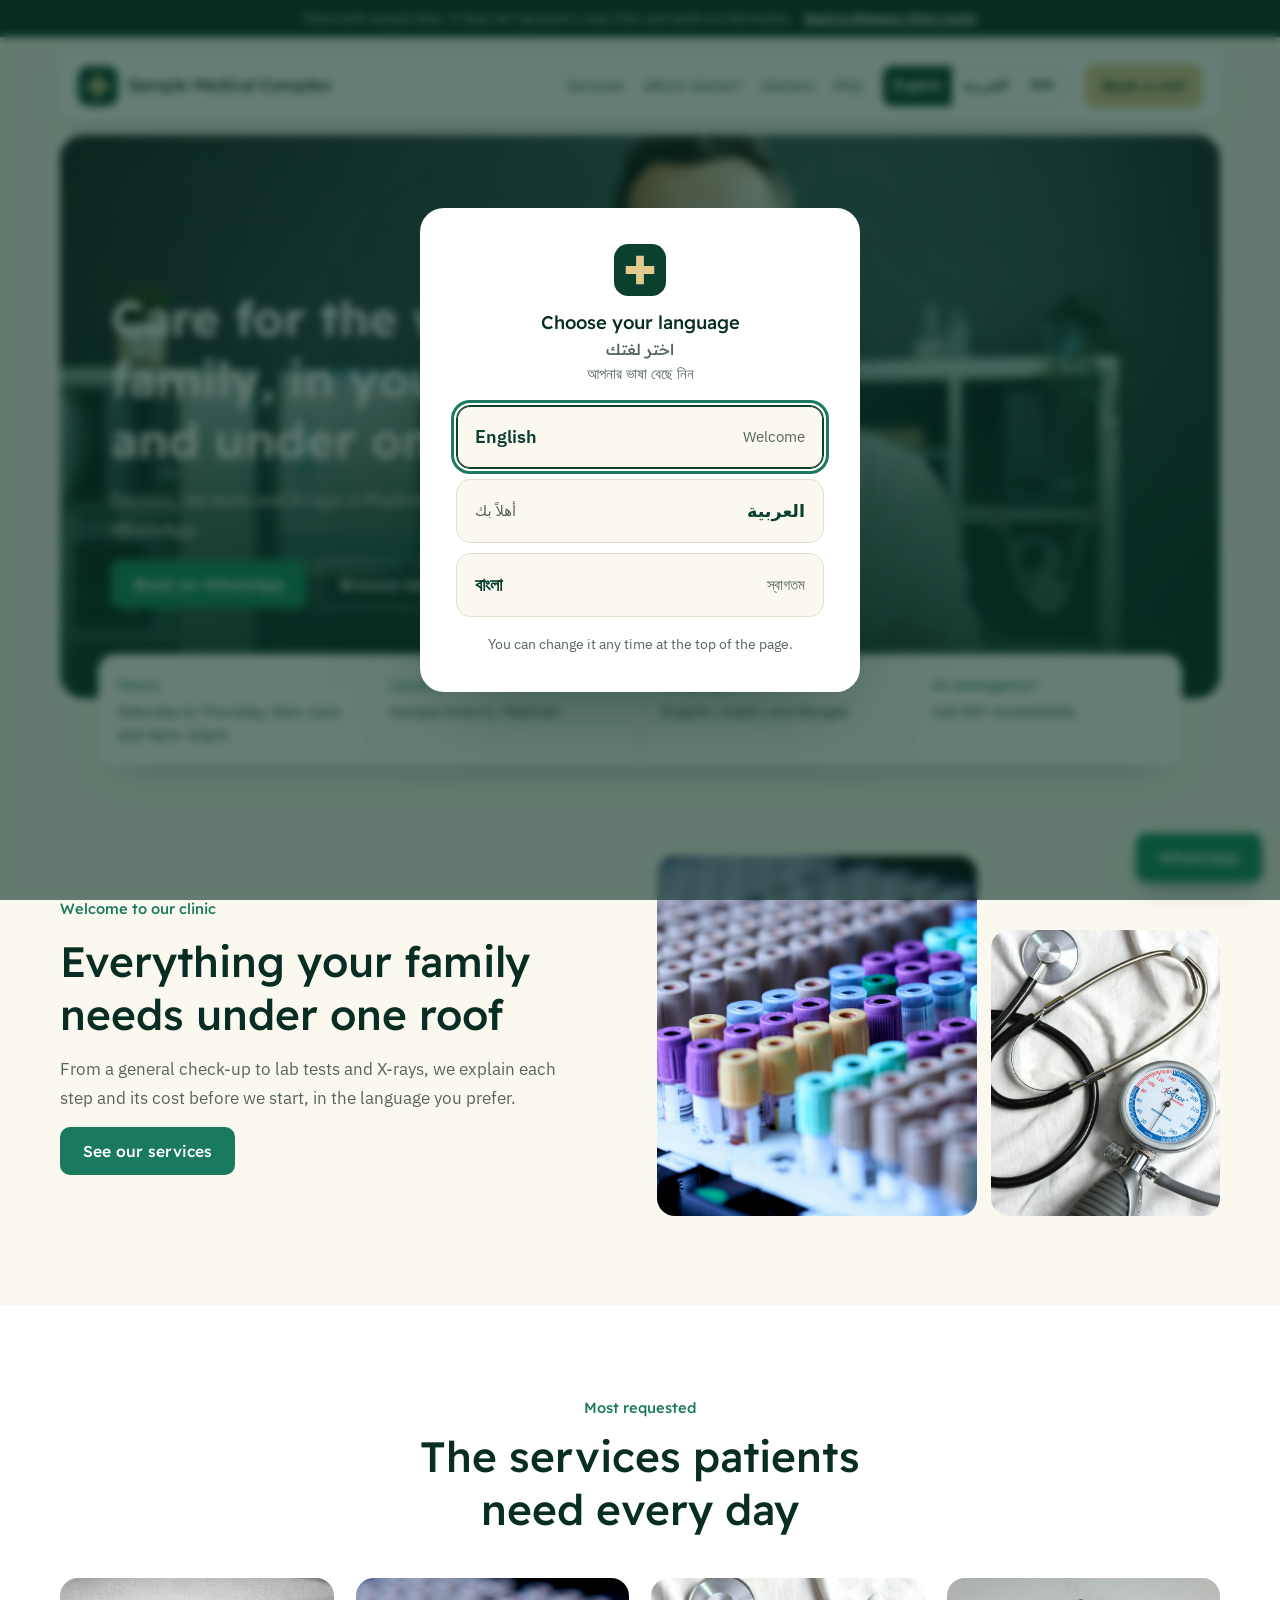
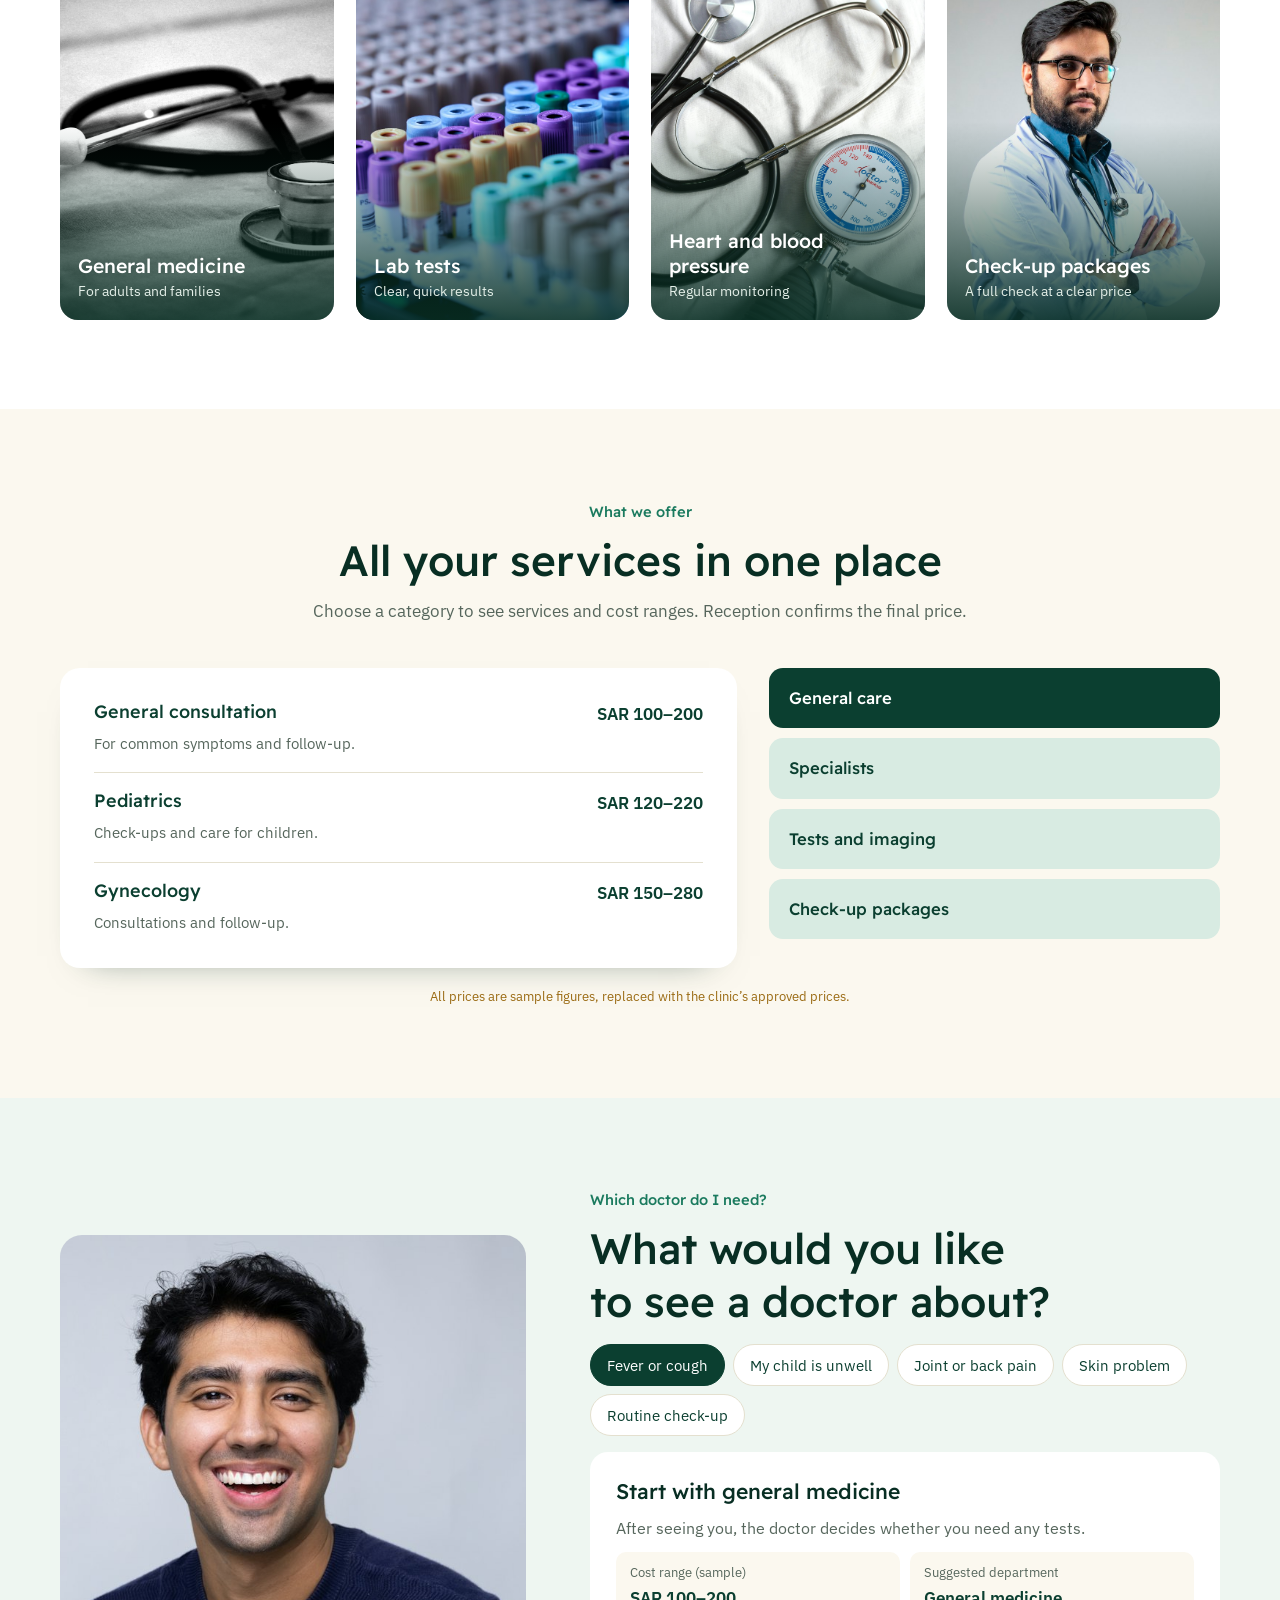
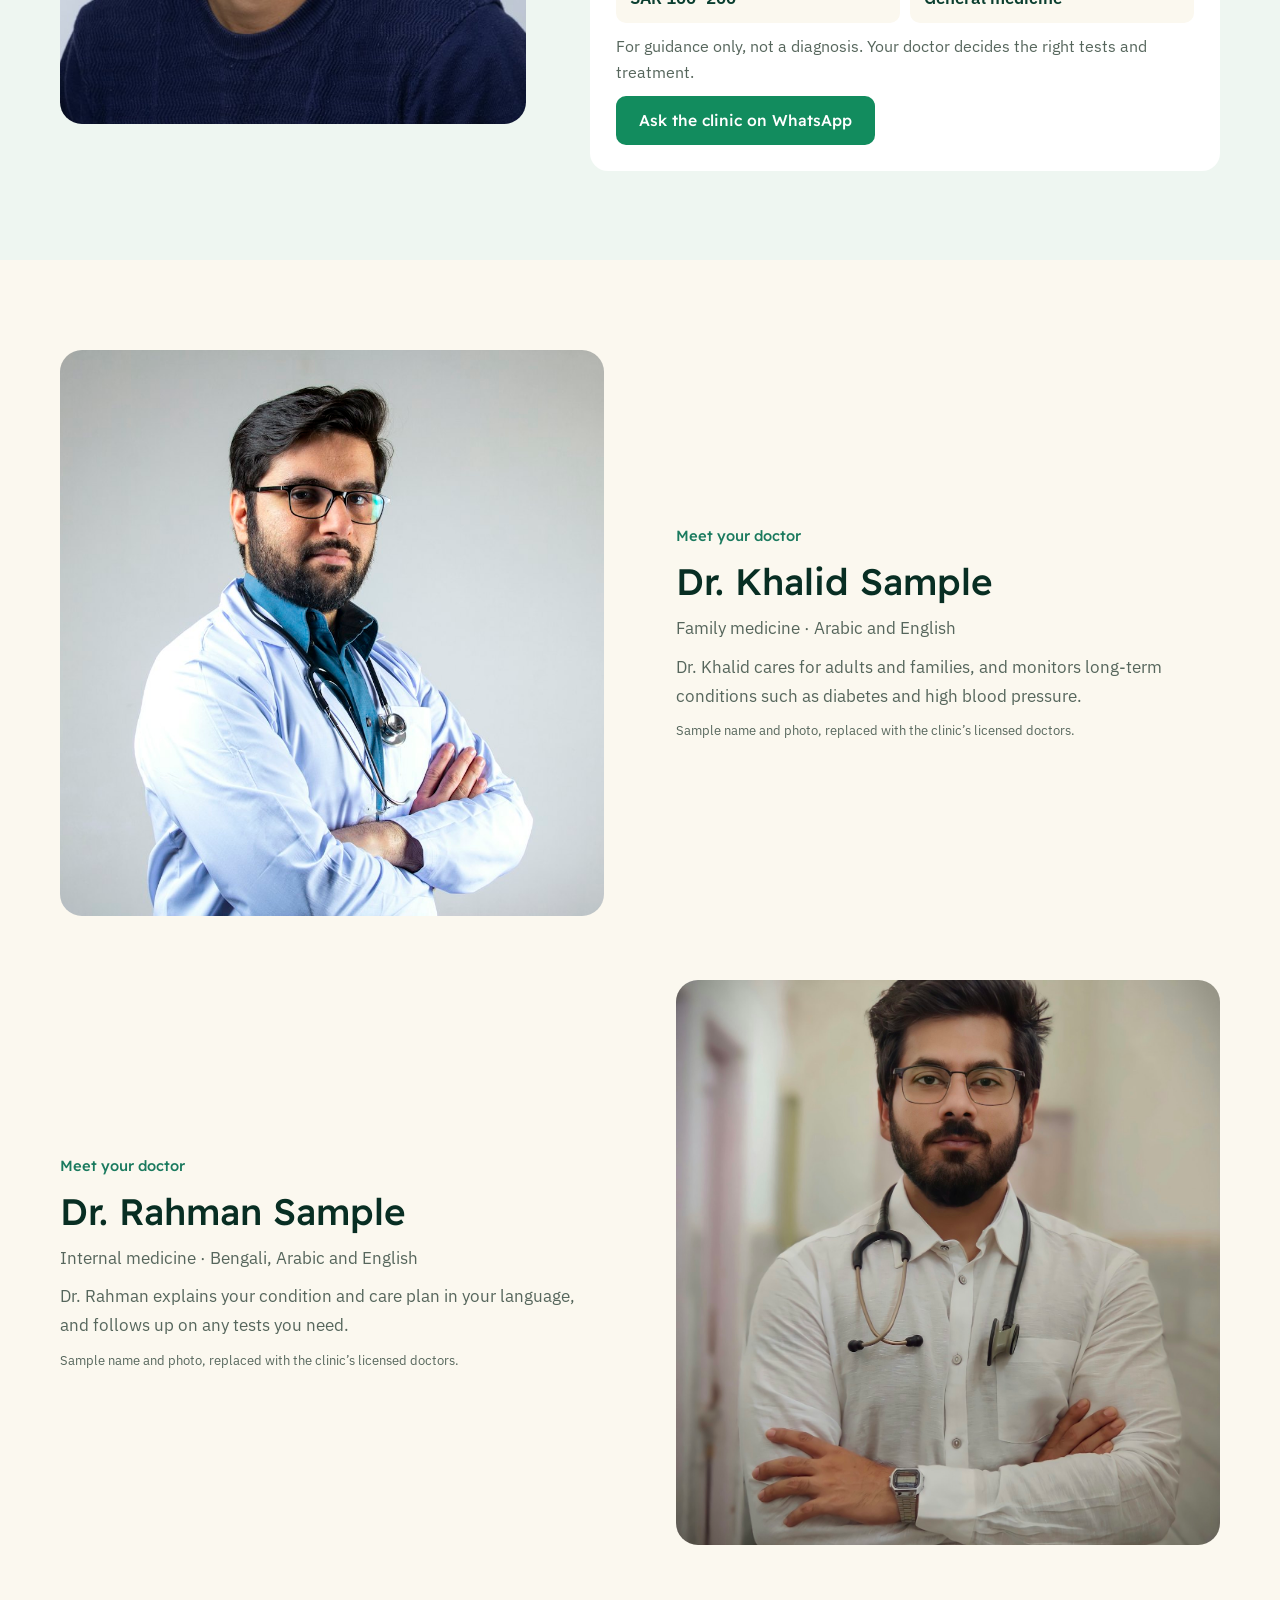
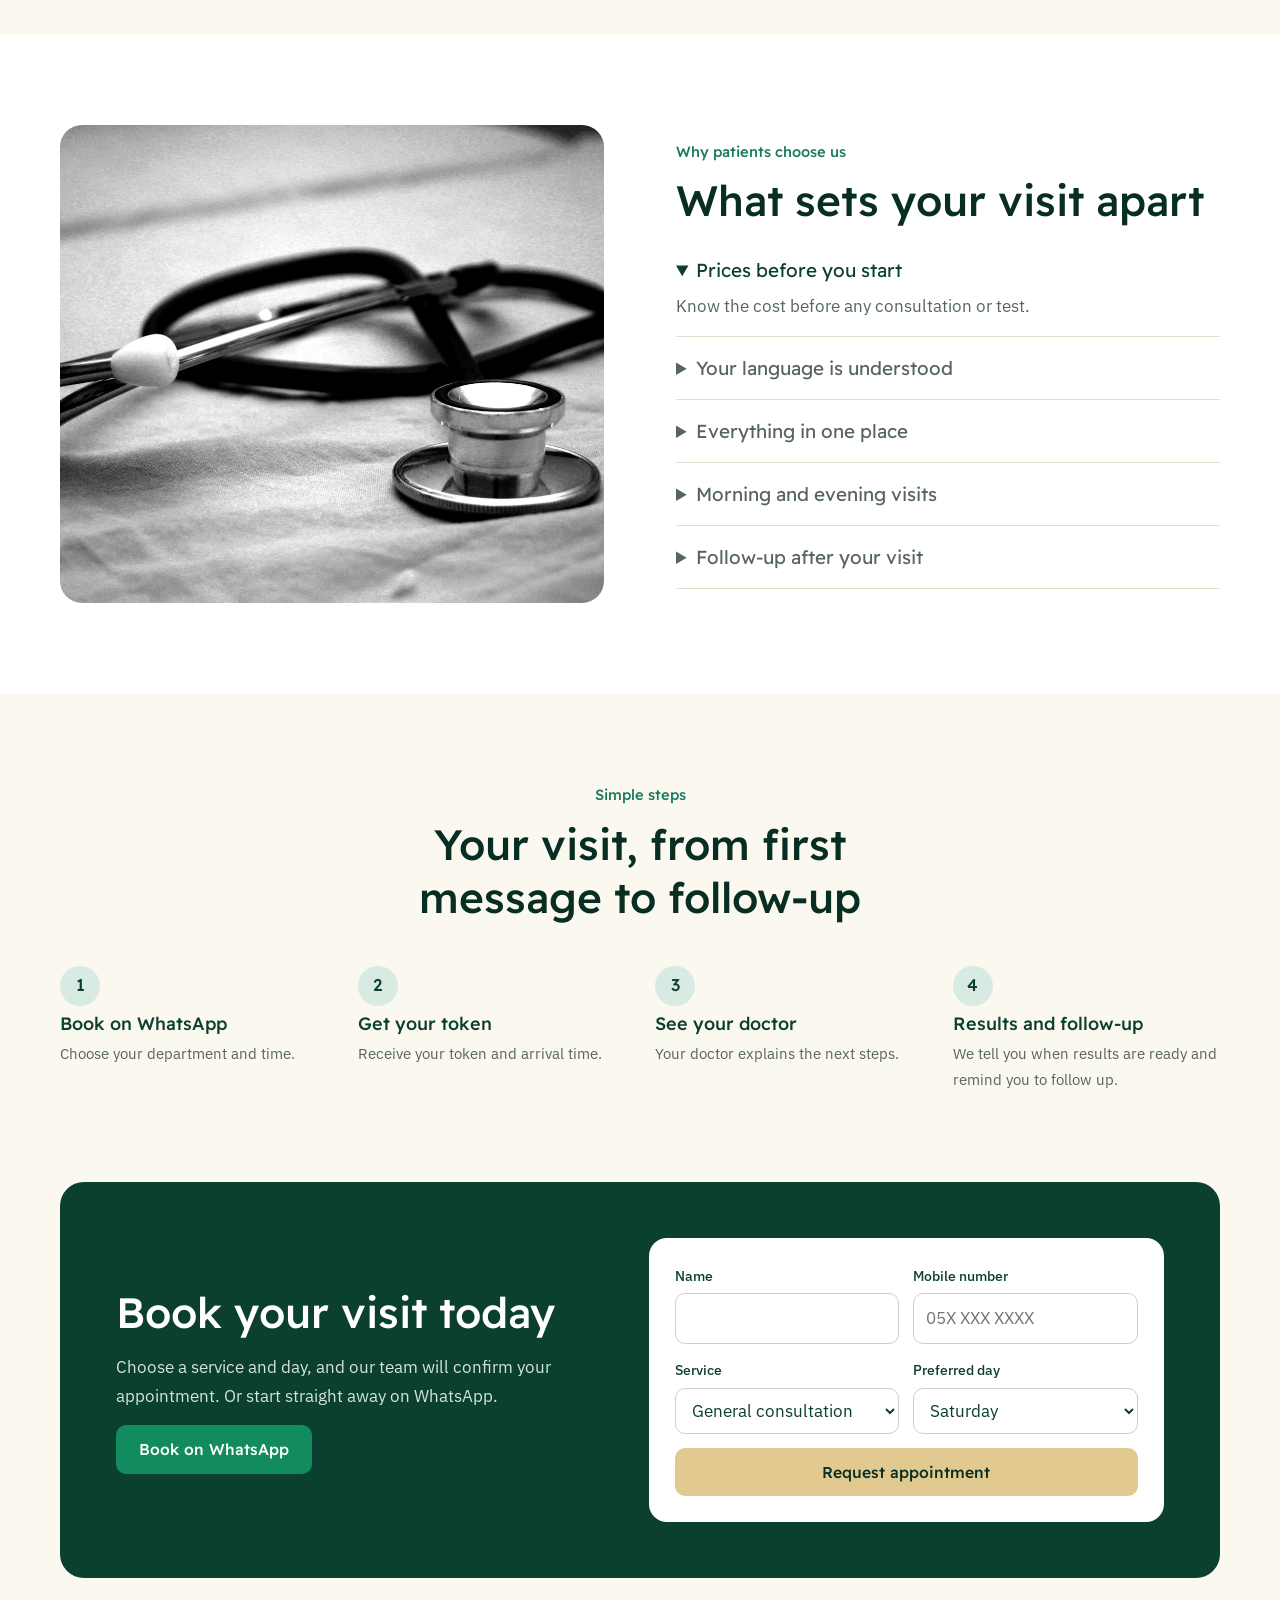
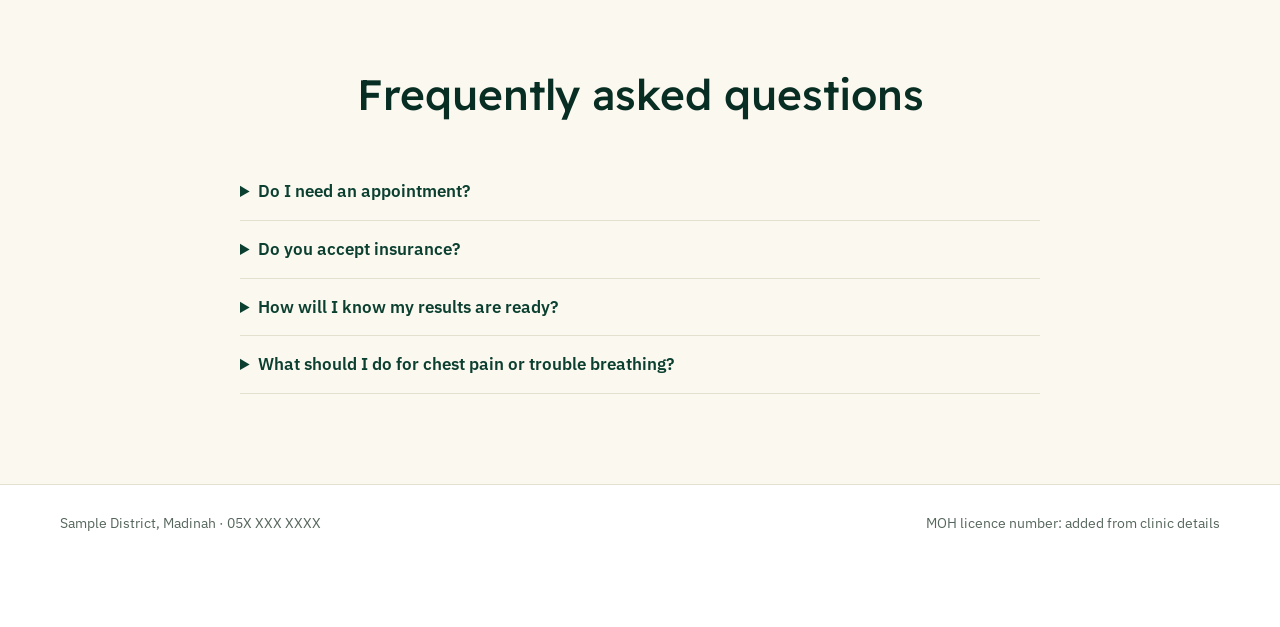
==== commit 07566c55: "Revamp Metanor Clinic Suite landing page and demos - Landing page rebuilt around the WhatsApp assist" ====
--- a/demos/clinic-website/index.html
+++ b/demos/clinic-website/index.html
@@ -8,7 +8,7 @@
 <link rel="preconnect" href="https://fonts.gstatic.com" crossorigin>
 <link rel="stylesheet" href="https://fonts.googleapis.com/css2?family=Readex+Pro:wght@400;500;600&family=IBM+Plex+Sans+Arabic:wght@400;500;600&family=IBM+Plex+Sans:wght@400;500;600&family=Hind+Siliguri:wght@400;500;600&display=swap">
 <script>
-  (function(){var l='ar';try{var s=localStorage.getItem('clinicSuiteLang');if(s==='en'||s==='bn'||s==='ar')l=s;}catch(e){}document.documentElement.lang=l;document.documentElement.dir=l==='ar'?'rtl':'ltr';})();
+  (function(){var l='en';try{var q=(location.search.match(/[?&]lang=(en|ar|bn)\b/)||[])[1];var s=q||localStorage.getItem('clinicSiteLang')||localStorage.getItem('clinicSuiteLang');if(s==='en'||s==='bn'||s==='ar')l=s;}catch(e){}document.documentElement.lang=l;document.documentElement.dir=l==='ar'?'rtl':'ltr';})();
 </script>
 <style>
   /* Layout: photography first. Rounded photo hero, floating navigation, photo service cards, browsable treatment categories. Calm blue on soft white. */
@@ -220,11 +220,36 @@
     .svc-tabs button { padding: 12px 14px; font-size: .95rem; }
   }
   @media (prefers-reduced-motion: reduce) { html { scroll-behavior: auto; } .card img, .btn { transition: none; } }
+
+  /* First-visit language choice: how a patient picks their language before anything else. */
+  .lang-pick { border: 0; border-radius: 24px; padding: clamp(24px, 4vw, 36px); width: min(440px, calc(100vw - 32px)); background: var(--white); color: var(--ink); text-align: center; box-shadow: 0 30px 80px -30px rgba(8,46,35,.55); }
+  .lang-pick::backdrop { background: rgba(8,46,35,.62); backdrop-filter: blur(4px); }
+  .lang-pick .mark { width: 52px; height: 52px; display: block; margin: 0 auto 14px; }
+  .lang-pick h2 { display: grid; gap: 2px; font-size: 1.15rem; line-height: 1.45; margin-bottom: 20px; }
+  .lang-pick h2 span + span { font-size: .95rem; color: var(--muted); font-weight: 500; }
+  .pick-list { display: grid; gap: 10px; }
+  .pick-list button { display: flex; align-items: center; justify-content: space-between; gap: 12px; padding: 16px 18px; border-radius: 14px; border: 1px solid var(--line); background: var(--ground); font: inherit; color: var(--ink); cursor: pointer; transition: background .2s, border-color .2s, transform .2s; }
+  .pick-list button b { font-size: 1.1rem; font-weight: 600; }
+  .pick-list button span { color: var(--muted); font-size: .92rem; }
+  .pick-list button:hover { border-color: var(--blue); background: var(--blue-pale); transform: translateY(-1px); }
+  .pick-list button.is-current { border-color: var(--ink); box-shadow: inset 0 0 0 1px var(--ink); }
+  .pick-note { margin-top: 16px; font-size: .85rem; color: var(--muted); }
 </style>
 </head>
 <body>
 
 <div class="proto"><span data-t="proto"></span> <a id="backLink" href="../../" data-t="back"></a></div>
+
+<dialog class="lang-pick" id="langPick" aria-labelledby="pickTitle">
+  <svg class="mark" viewBox="0 0 40 40" aria-hidden="true"><rect width="40" height="40" rx="11" fill="#0b3f30"/><path d="M17 9h6v8h8v6h-8v8h-6v-8H9v-6h8z" fill="#e2c98f"/></svg>
+  <h2 id="pickTitle"><span lang="en">Choose your language</span><span lang="ar" dir="rtl">اختر لغتك</span><span lang="bn">আপনার ভাষা বেছে নিন</span></h2>
+  <div class="pick-list">
+    <button type="button" data-pick="en" lang="en"><b>English</b><span>Welcome</span></button>
+    <button type="button" data-pick="ar" lang="ar" dir="rtl"><b>العربية</b><span>أهلاً بك</span></button>
+    <button type="button" data-pick="bn" lang="bn"><b>বাংলা</b><span>স্বাগতম</span></button>
+  </div>
+  <p class="pick-note"><span lang="en">You can change it any time at the top of the page.</span></p>
+</dialog>
 
 <dialog class="wa-pop" id="waPop" aria-labelledby="popTitle">
   <h2 id="popTitle" data-t="popTitle"></h2>
@@ -245,8 +270,8 @@
       <a href="#faq" data-t="navFaq"></a>
     </nav>
     <div class="langs" role="group" aria-label="Language">
+      <button type="button" data-lang="en">English</button>
       <button type="button" data-lang="ar">العربية</button>
-      <button type="button" data-lang="en">English</button>
       <button type="button" data-lang="bn">বাংলা</button>
     </div>
     <a class="btn btn-sand" href="#book" data-t="bookNow"></a>
@@ -397,14 +422,14 @@
       name: 'المجمع الطبي النموذجي', navServices: 'الخدمات', navFinder: 'أي طبيب أحتاج؟', navTeam: 'الأطباء', navFaq: 'الأسئلة الشائعة', bookNow: 'احجز موعدك',
       h1: 'رعاية طبية لكل العائلة، بلغتك وفي مكان واحد', lede: 'أطباء وتحاليل وأشعة في المدينة المنورة، بأسعار واضحة وحجز سهل عبر واتساب.',
       waCta: 'احجز عبر واتساب', seeServices: 'تصفح الخدمات', waFloat: 'واتساب',
-      facts: [['ساعات العمل', 'السبت إلى الخميس، 9 ص إلى 1 ظ و4 م إلى 10 م'], ['الموقع', 'حي نموذجي، المدينة المنورة'], ['اللغات', 'العربية والإنجليزية والبنغالية'], ['حالة طارئة؟', 'اتصل على 997 فوراً']],
+      facts: [['ساعات العمل', 'السبت إلى الخميس، 9 ص إلى 1 ظ و4 م إلى 10 م'], ['الموقع', 'حي نموذجي، المدينة المنورة'], ['اللغات', 'الإنجليزية والعربية والبنغالية'], ['حالة طارئة؟', 'اتصل على 997 فوراً']],
       introEye: 'مرحباً بك في مجمعنا', introTitle: 'كل ما تحتاجه عائلتك تحت سقف واحد', introText: 'من الكشف العام إلى التحاليل والأشعة، نوضح لك كل خطوة وتكلفتها قبل البدء، ونخدمك باللغة التي تفضلها.', introCta: 'تعرف على خدماتنا',
       featEye: 'الأكثر طلباً', featTitle: 'خدمات يحتاجها المرضى كل يوم',
       cards: [['general', 'stethoscope', 'الكشف العام', 'للبالغين والعائلة'], ['diagnostic', 'lab', 'التحاليل المخبرية', 'نتائج واضحة وسريعة'], ['special', 'bp', 'القلب والضغط', 'متابعة دورية'], ['packages', 'doctor-1', 'باقات الفحص', 'فحص شامل بسعر واضح']],
       svcEye: 'ماذا نقدم', svcTitle: 'جميع الخدمات في مكان واحد', svcIntro: 'اختر الفئة لتشاهد الخدمات ونطاق التكلفة. يؤكد الاستقبال السعر النهائي.', sampleNote: 'جميع الأسعار نموذجية، وتُستبدل بأسعار المجمع المعتمدة.',
       finderEye: 'أي طبيب أحتاج؟', finderTitle: 'ما الذي تود مراجعة الطبيب بشأنه؟', factRange: 'نطاق التكلفة (نموذجي)', factVisits: 'القسم المقترح', finderNote: 'للإرشاد فقط وليس تشخيصاً. يحدد الطبيب الفحص والعلاج المناسبين.', finderCta: 'اسأل المجمع عبر واتساب',
       whyEye: 'لماذا يختارنا المرضى', whyTitle: 'ما يميز زيارتك لنا',
-      why: [['الأسعار قبل البدء', 'تعرف التكلفة قبل أي كشف أو تحليل.'], ['لغتك مفهومة', 'يتحدث فريقنا العربية والإنجليزية والبنغالية.'], ['كل شيء في مكان واحد', 'الطبيب والمختبر والأشعة دون تنقل.'], ['مواعيد صباحية ومسائية', 'مواعيد تناسب عملك ودراستك.'], ['متابعة بعد الزيارة', 'تصلك التعليمات والتذكيرات عبر واتساب.']],
+      why: [['الأسعار قبل البدء', 'تعرف التكلفة قبل أي كشف أو تحليل.'], ['لغتك مفهومة', 'يتحدث فريقنا الإنجليزية والعربية والبنغالية.'], ['كل شيء في مكان واحد', 'الطبيب والمختبر والأشعة دون تنقل.'], ['مواعيد صباحية ومسائية', 'مواعيد تناسب عملك ودراستك.'], ['متابعة بعد الزيارة', 'تصلك التعليمات والتذكيرات عبر واتساب.']],
       jEye: 'خطوات بسيطة', jTitle: 'زيارتك من أول رسالة حتى المتابعة',
       steps: [['احجز عبر واتساب', 'اختر القسم والوقت المناسب.'], ['احصل على رقم دورك', 'يصلك رقم الدور ووقت الحضور.'], ['قابل طبيبك', 'يشرح الطبيب حالتك والخطوات التالية.'], ['النتائج والمتابعة', 'نبلغك عند جاهزية النتائج ونذكرك بالمتابعة.']],
       bookTitle: 'احجز موعدك اليوم', bookIntro: 'اختر الخدمة واليوم المناسب، وسيؤكد فريقنا موعدك. أو ابدأ مباشرة عبر واتساب.',
@@ -422,14 +447,14 @@
       name: 'Sample Medical Complex', navServices: 'Services', navFinder: 'Which doctor?', navTeam: 'Doctors', navFaq: 'FAQ', bookNow: 'Book a visit',
       h1: 'Care for the whole family, in your language and under one roof', lede: 'Doctors, lab tests and X-rays in Madinah, with clear prices and easy booking on WhatsApp.',
       waCta: 'Book on WhatsApp', seeServices: 'Browse services', waFloat: 'WhatsApp',
-      facts: [['Hours', 'Saturday to Thursday, 9am–1pm and 4pm–10pm'], ['Location', 'Sample District, Madinah'], ['Languages', 'Arabic, English and Bengali'], ['An emergency?', 'Call 997 immediately']],
+      facts: [['Hours', 'Saturday to Thursday, 9am–1pm and 4pm–10pm'], ['Location', 'Sample District, Madinah'], ['Languages', 'English, Arabic and Bengali'], ['An emergency?', 'Call 997 immediately']],
       introEye: 'Welcome to our clinic', introTitle: 'Everything your family needs under one roof', introText: 'From a general check-up to lab tests and X-rays, we explain each step and its cost before we start, in the language you prefer.', introCta: 'See our services',
       featEye: 'Most requested', featTitle: 'The services patients need every day',
       cards: [['general', 'stethoscope', 'General medicine', 'For adults and families'], ['diagnostic', 'lab', 'Lab tests', 'Clear, quick results'], ['special', 'bp', 'Heart and blood pressure', 'Regular monitoring'], ['packages', 'doctor-1', 'Check-up packages', 'A full check at a clear price']],
       svcEye: 'What we offer', svcTitle: 'All your services in one place', svcIntro: 'Choose a category to see services and cost ranges. Reception confirms the final price.', sampleNote: 'All prices are sample figures, replaced with the clinic’s approved prices.',
       finderEye: 'Which doctor do I need?', finderTitle: 'What would you like to see a doctor about?', factRange: 'Cost range (sample)', factVisits: 'Suggested department', finderNote: 'For guidance only, not a diagnosis. Your doctor decides the right tests and treatment.', finderCta: 'Ask the clinic on WhatsApp',
       whyEye: 'Why patients choose us', whyTitle: 'What sets your visit apart',
-      why: [['Prices before you start', 'Know the cost before any consultation or test.'], ['Your language is understood', 'Our team speaks Arabic, English and Bengali.'], ['Everything in one place', 'Doctor, lab and X-ray without going elsewhere.'], ['Morning and evening visits', 'Appointments that fit around work and school.'], ['Follow-up after your visit', 'Instructions and reminders arrive on WhatsApp.']],
+      why: [['Prices before you start', 'Know the cost before any consultation or test.'], ['Your language is understood', 'Our team speaks English, Arabic and Bengali.'], ['Everything in one place', 'Doctor, lab and X-ray without going elsewhere.'], ['Morning and evening visits', 'Appointments that fit around work and school.'], ['Follow-up after your visit', 'Instructions and reminders arrive on WhatsApp.']],
       jEye: 'Simple steps', jTitle: 'Your visit, from first message to follow-up',
       steps: [['Book on WhatsApp', 'Choose your department and time.'], ['Get your token', 'Receive your token and arrival time.'], ['See your doctor', 'Your doctor explains the next steps.'], ['Results and follow-up', 'We tell you when results are ready and remind you to follow up.']],
       bookTitle: 'Book your visit today', bookIntro: 'Choose a service and day, and our team will confirm your appointment. Or start straight away on WhatsApp.',
@@ -447,14 +472,14 @@
       name: 'স্যাম্পল মেডিকেল কমপ্লেক্স', navServices: 'সেবাসমূহ', navFinder: 'কোন ডাক্তার?', navTeam: 'ডাক্তার', navFaq: 'প্রশ্নোত্তর', bookNow: 'বুক করুন',
       h1: 'পুরো পরিবারের চিকিৎসা, আপনার ভাষায় এক ঠিকানায়', lede: 'মদিনায় ডাক্তার, ল্যাব টেস্ট ও এক্স-রে, স্পষ্ট খরচ এবং হোয়াটসঅ্যাপে সহজ বুকিং।',
       waCta: 'হোয়াটসঅ্যাপে বুক করুন', seeServices: 'সেবাগুলো দেখুন', waFloat: 'হোয়াটসঅ্যাপ',
-      facts: [['সময়', 'শনিবার থেকে বৃহস্পতিবার, সকাল ৯টা–দুপুর ১টা ও বিকাল ৪টা–রাত ১০টা'], ['ঠিকানা', 'নমুনা এলাকা, মদিনা'], ['ভাষা', 'আরবি, ইংরেজি ও বাংলা'], ['জরুরি অবস্থা?', 'এখনই ৯৯৭ নম্বরে কল করুন']],
+      facts: [['সময়', 'শনিবার থেকে বৃহস্পতিবার, সকাল ৯টা–দুপুর ১টা ও বিকাল ৪টা–রাত ১০টা'], ['ঠিকানা', 'নমুনা এলাকা, মদিনা'], ['ভাষা', 'ইংরেজি, আরবি ও বাংলা'], ['জরুরি অবস্থা?', 'এখনই ৯৯৭ নম্বরে কল করুন']],
       introEye: 'আমাদের ক্লিনিকে স্বাগতম', introTitle: 'আপনার পরিবারের সব প্রয়োজন এক ছাদের নিচে', introText: 'সাধারণ চেকআপ থেকে ল্যাব টেস্ট ও এক্স-রে পর্যন্ত, প্রতিটি ধাপ ও খরচ আমরা আগেই আপনার পছন্দের ভাষায় বুঝিয়ে বলি।', introCta: 'আমাদের সেবা দেখুন',
       featEye: 'সবচেয়ে বেশি চাহিদা', featTitle: 'রোগীদের প্রতিদিনের প্রয়োজনীয় সেবা',
       cards: [['general', 'stethoscope', 'জেনারেল মেডিসিন', 'প্রাপ্তবয়স্ক ও পরিবারের জন্য'], ['diagnostic', 'lab', 'ল্যাব টেস্ট', 'স্পষ্ট ও দ্রুত ফলাফল'], ['special', 'bp', 'হৃদরোগ ও রক্তচাপ', 'নিয়মিত পর্যবেক্ষণ'], ['packages', 'doctor-1', 'চেকআপ প্যাকেজ', 'স্পষ্ট দামে সম্পূর্ণ পরীক্ষা']],
       svcEye: 'আমাদের সেবা', svcTitle: 'সব সেবা এক ঠিকানায়', svcIntro: 'একটি বিভাগ বেছে নিয়ে সেবা ও খরচের ধারণা দেখুন। চূড়ান্ত খরচ রিসেপশন নিশ্চিত করবে।', sampleNote: 'সব দাম নমুনা, ক্লিনিকের অনুমোদিত দাম দিয়ে পরিবর্তন করা হবে।',
       finderEye: 'আমার কোন ডাক্তার দরকার?', finderTitle: 'কোন বিষয়ে ডাক্তার দেখাতে চান?', factRange: 'খরচের ধারণা (নমুনা)', factVisits: 'প্রস্তাবিত বিভাগ', finderNote: 'শুধু দিকনির্দেশনার জন্য, এটি রোগ নির্ণয় নয়। সঠিক পরীক্ষা ও চিকিৎসা ডাক্তার ঠিক করবেন।', finderCta: 'হোয়াটসঅ্যাপে জিজ্ঞেস করুন',
       whyEye: 'রোগীরা কেন আমাদের বেছে নেন', whyTitle: 'আপনার ভিজিটকে যা আলাদা করে',
-      why: [['শুরুর আগেই খরচ', 'পরামর্শ বা টেস্টের আগেই খরচ জেনে নিন।'], ['আপনার ভাষা বোঝা হয়', 'আমাদের টিম আরবি, ইংরেজি ও বাংলা বলে।'], ['সব এক জায়গায়', 'ডাক্তার, ল্যাব ও এক্স-রে একই ঠিকানায়।'], ['সকাল ও সন্ধ্যার সময়', 'কাজ ও পড়াশোনার সাথে মিলিয়ে অ্যাপয়েন্টমেন্ট।'], ['ভিজিটের পর ফলো-আপ', 'নির্দেশনা ও রিমাইন্ডার হোয়াটসঅ্যাপে পাবেন।']],
+      why: [['শুরুর আগেই খরচ', 'পরামর্শ বা টেস্টের আগেই খরচ জেনে নিন।'], ['আপনার ভাষা বোঝা হয়', 'আমাদের টিম ইংরেজি, আরবি ও বাংলা বলে।'], ['সব এক জায়গায়', 'ডাক্তার, ল্যাব ও এক্স-রে একই ঠিকানায়।'], ['সকাল ও সন্ধ্যার সময়', 'কাজ ও পড়াশোনার সাথে মিলিয়ে অ্যাপয়েন্টমেন্ট।'], ['ভিজিটের পর ফলো-আপ', 'নির্দেশনা ও রিমাইন্ডার হোয়াটসঅ্যাপে পাবেন।']],
       jEye: 'সহজ ধাপ', jTitle: 'প্রথম মেসেজ থেকে ফলো-আপ পর্যন্ত',
       steps: [['হোয়াটসঅ্যাপে বুক করুন', 'বিভাগ ও সময় বেছে নিন।'], ['টোকেন নিন', 'টোকেন নম্বর ও আসার সময় পাবেন।'], ['ডাক্তার দেখান', 'ডাক্তার পরবর্তী ধাপ বুঝিয়ে বলবেন।'], ['ফলাফল ও ফলো-আপ', 'ফলাফল প্রস্তুত হলে জানাব এবং ফলো-আপের কথা মনে করিয়ে দেব।']],
       bookTitle: 'আজই অ্যাপয়েন্টমেন্ট নিন', bookIntro: 'সেবা ও দিন বেছে নিন, আমাদের টিম নিশ্চিত করবে। অথবা সরাসরি হোয়াটসঅ্যাপে শুরু করুন।',
@@ -577,7 +602,20 @@
     if (keepD >= 0) $('fDay').selectedIndex = keepD;
   }
 
-  document.querySelectorAll('.langs button').forEach(b => { b.onclick = () => { lang = b.dataset.lang; try { localStorage.setItem('clinicSuiteLang', lang); } catch (e) {} render(); }; });
+  const setLang = l => { lang = l; try { localStorage.setItem('clinicSiteLang', lang); } catch (e) {} render(); };
+  document.querySelectorAll('.langs button').forEach(b => { b.onclick = () => setLang(b.dataset.lang); });
+  // A patient chooses their language before anything else.
+  const pick = $('langPick');
+  pick.querySelectorAll('[data-pick]').forEach(b => {
+    b.classList.toggle('is-current', b.dataset.pick === lang);
+    b.onclick = () => { setLang(b.dataset.pick); pick.close(); };
+  });
+  pick.addEventListener('cancel', () => setLang(lang));
+  // Shown until the patient has picked once; add ?choose to the address to show it again.
+  let saved = false; try { saved = !!localStorage.getItem('clinicSiteLang'); } catch (e) {}
+  // ?lang=xx opens the site in that language without asking (screenshots, links); ?choose always asks.
+  const fixed = /[?&]lang=(en|ar|bn)\b/.test(location.search);
+  if (((!saved && !fixed) || /[?&]choose\b/.test(location.search)) && typeof pick.showModal === 'function') pick.showModal();
   $('popClose').onclick = () => $('waPop').close();
   $('waPop').addEventListener('click', e => { if (e.target === $('waPop')) $('waPop').close(); });
   $('bookForm').addEventListener('submit', e => { e.preventDefault(); $('formDone').hidden = false; });
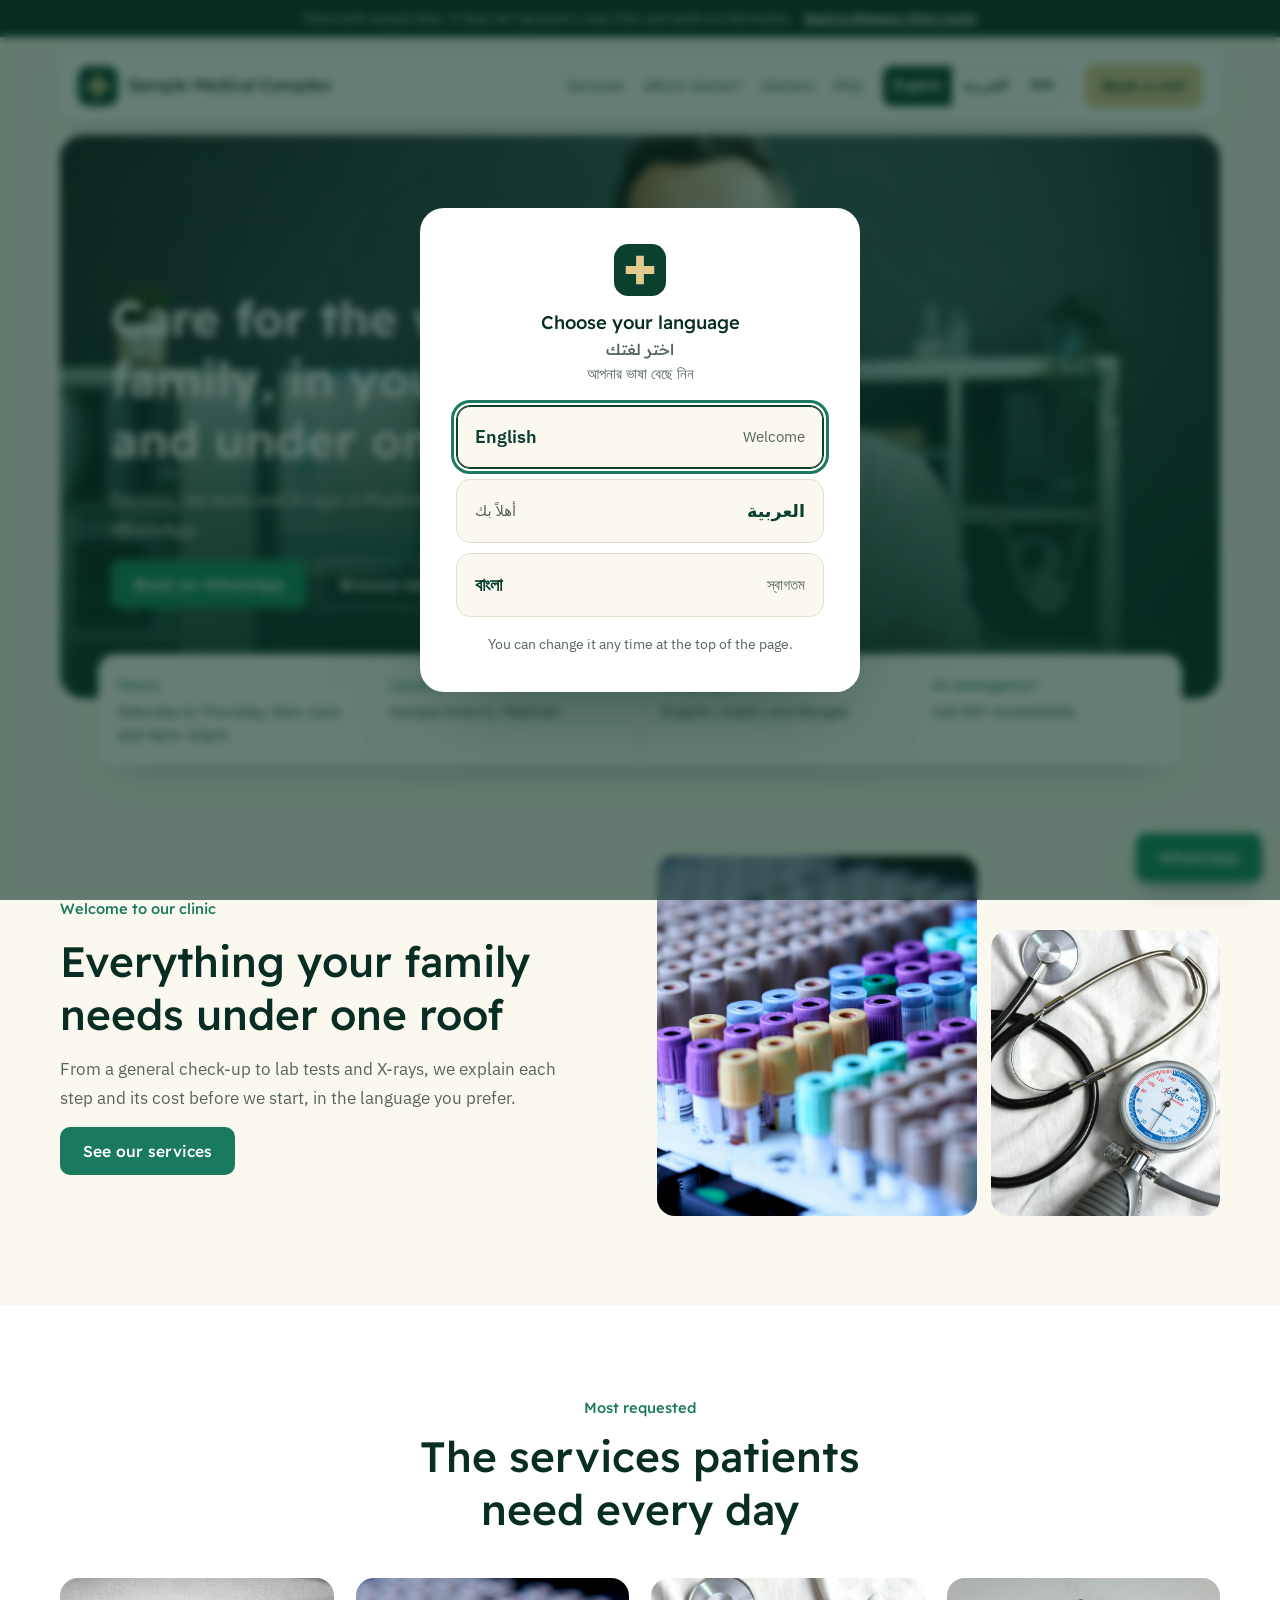
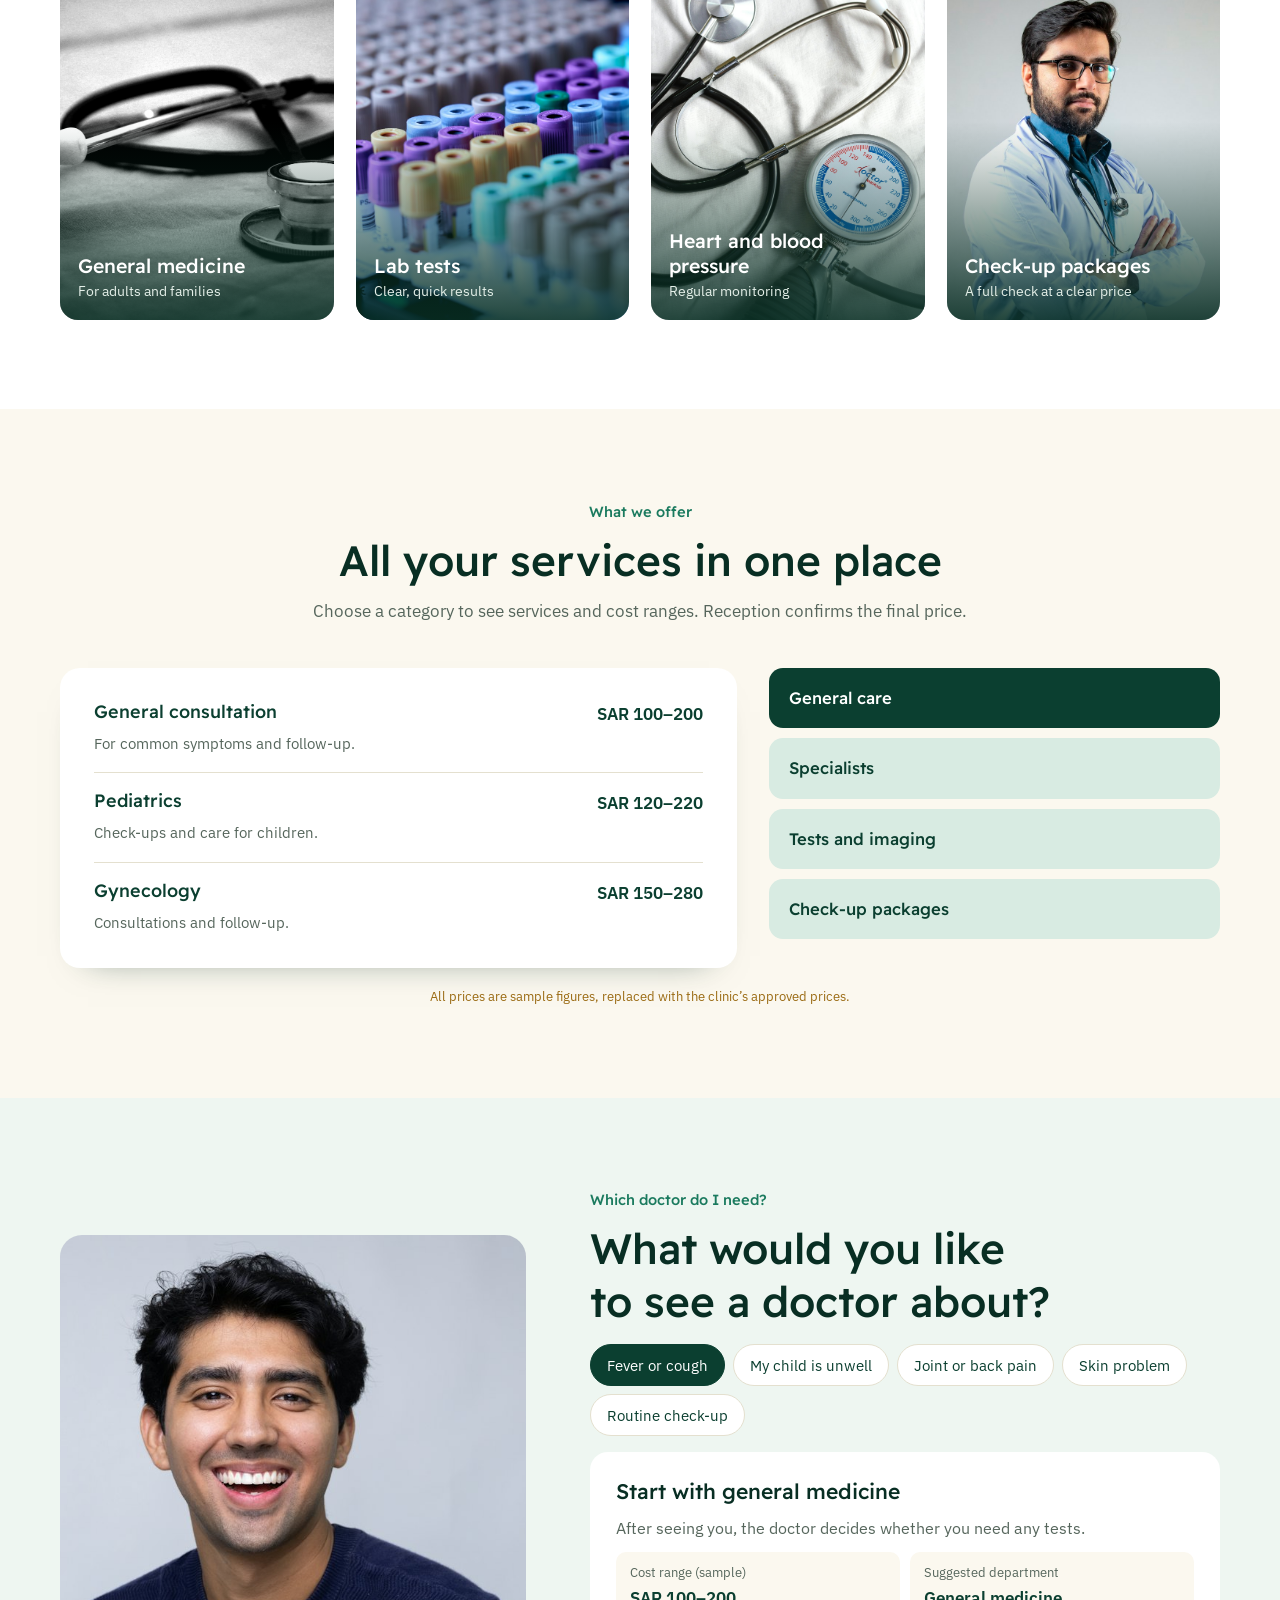
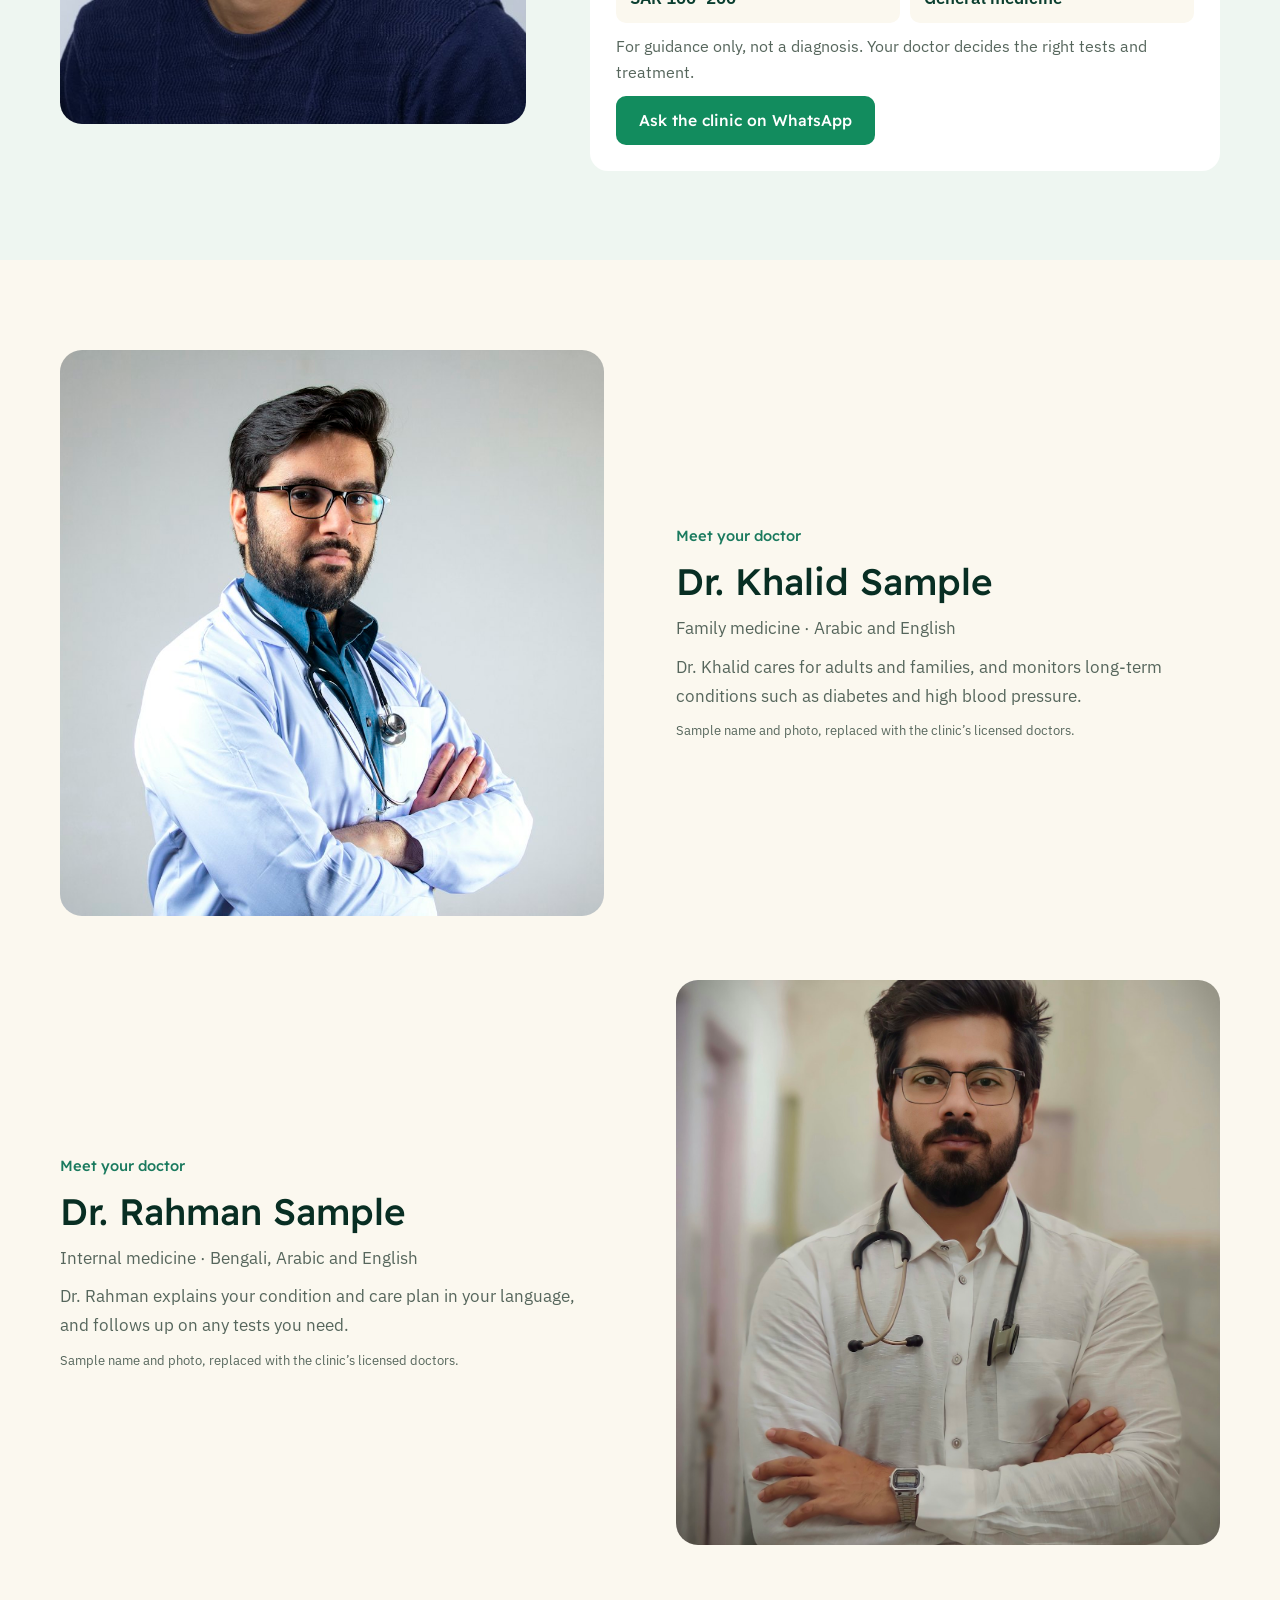
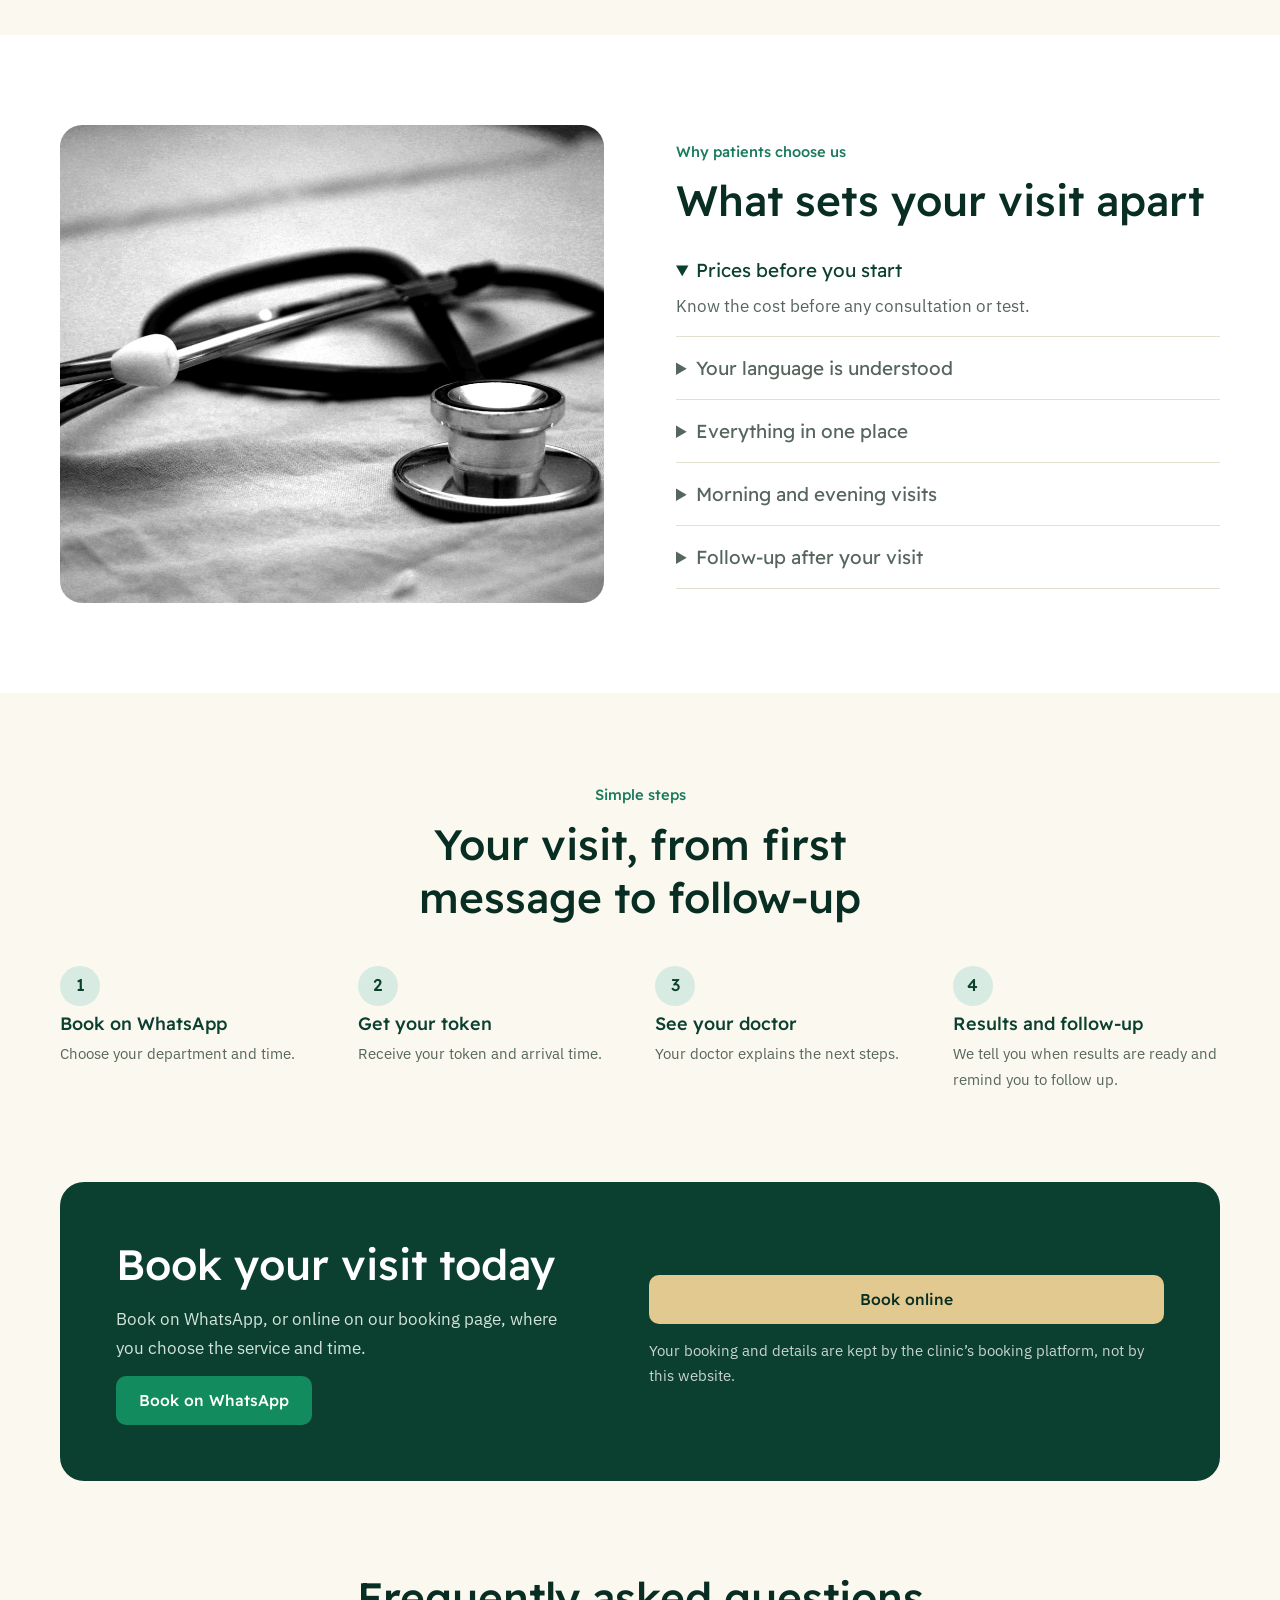
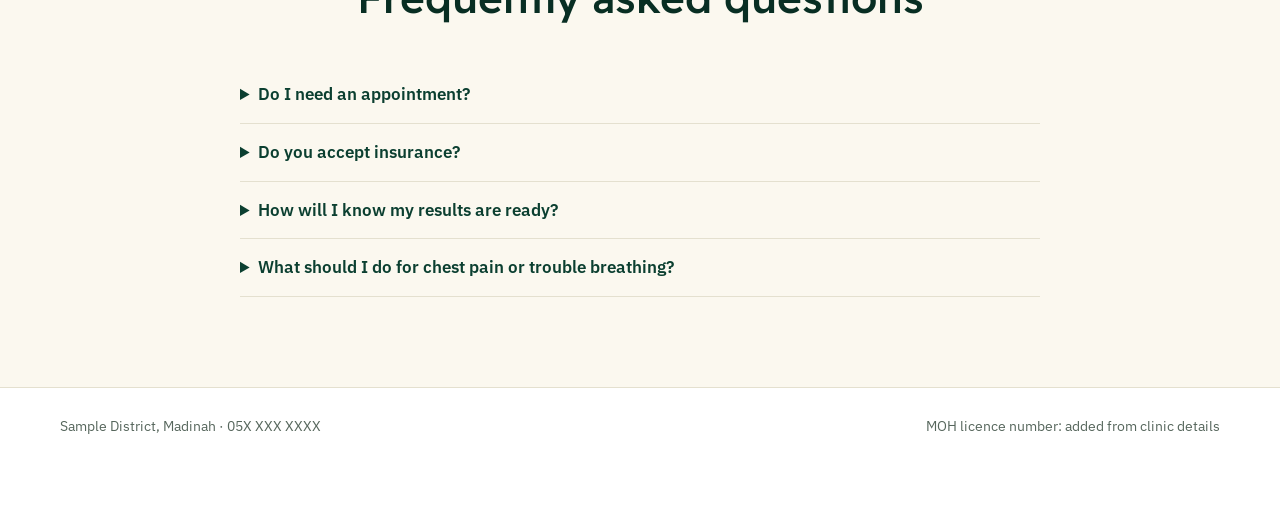
==== commit b223e2ed: "Match the new delivery model on the landing page and demos Metanor builds the clinic website, helps " ====
--- a/demos/clinic-website/index.html
+++ b/demos/clinic-website/index.html
@@ -234,6 +234,9 @@
   .pick-list button:hover { border-color: var(--blue); background: var(--blue-pale); transform: translateY(-1px); }
   .pick-list button.is-current { border-color: var(--ink); box-shadow: inset 0 0 0 1px var(--ink); }
   .pick-note { margin-top: 16px; font-size: .85rem; color: var(--muted); }
+
+  .book-opts { display: grid; gap: 14px; align-content: center; }
+  .book-note { font-size: .92rem; color: rgba(255,255,255,.78); }
 </style>
 </head>
 <body>
@@ -376,14 +379,10 @@
           <p data-t="bookIntro"></p>
           <a class="btn btn-wa wa-link" href="#book" data-t="waCta"></a>
         </div>
-        <form class="book" id="bookForm">
-          <div class="field"><label for="fName" data-t="fName"></label><input id="fName" required autocomplete="off"></div>
-          <div class="field"><label for="fPhone" data-t="fPhone"></label><input id="fPhone" required inputmode="tel" dir="ltr" autocomplete="off" placeholder="05X XXX XXXX"></div>
-          <div class="field"><label for="fService" data-t="fService"></label><select id="fService"></select></div>
-          <div class="field"><label for="fDay" data-t="fDay"></label><select id="fDay"></select></div>
-          <button class="btn btn-sand wide" type="submit" data-t="fSubmit"></button>
-          <p class="done" id="formDone" role="status" hidden data-t="fDone"></p>
-        </form>
+        <div class="book book-opts">
+          <button class="btn btn-sand wide" type="button" id="bookOnline" data-t="bookOnline"></button>
+          <p class="book-note" data-t="bookNote"></p>
+        </div>
       </div>
     </div>
   </section>
@@ -432,7 +431,7 @@
       why: [['الأسعار قبل البدء', 'تعرف التكلفة قبل أي كشف أو تحليل.'], ['لغتك مفهومة', 'يتحدث فريقنا الإنجليزية والعربية والبنغالية.'], ['كل شيء في مكان واحد', 'الطبيب والمختبر والأشعة دون تنقل.'], ['مواعيد صباحية ومسائية', 'مواعيد تناسب عملك ودراستك.'], ['متابعة بعد الزيارة', 'تصلك التعليمات والتذكيرات عبر واتساب.']],
       jEye: 'خطوات بسيطة', jTitle: 'زيارتك من أول رسالة حتى المتابعة',
       steps: [['احجز عبر واتساب', 'اختر القسم والوقت المناسب.'], ['احصل على رقم دورك', 'يصلك رقم الدور ووقت الحضور.'], ['قابل طبيبك', 'يشرح الطبيب حالتك والخطوات التالية.'], ['النتائج والمتابعة', 'نبلغك عند جاهزية النتائج ونذكرك بالمتابعة.']],
-      bookTitle: 'احجز موعدك اليوم', bookIntro: 'اختر الخدمة واليوم المناسب، وسيؤكد فريقنا موعدك. أو ابدأ مباشرة عبر واتساب.',
+      bookTitle: 'احجز موعدك اليوم', bookIntro: 'احجز عبر واتساب، أو عبر صفحة الحجز الإلكترونية، واختر الخدمة والوقت هناك.', bookOnline: 'احجز إلكترونياً', bookNote: 'تحفظ منصة الحجز لدى المجمع حجزك وبياناتك، وليس هذا الموقع.', popOnlineTitle: 'يفتح هذا الزر صفحة الحجز', popOnlineText: 'في الموقع الفعلي، يفتح هذا الزر منصة الحجز لدى المجمع، حيث يختار المريض الخدمة والوقت، وتبقى بياناته لدى تلك المنصة.',
       fName: 'الاسم', fPhone: 'رقم الجوال', fService: 'الخدمة', fDay: 'اليوم المفضل', fSubmit: 'اطلب الموعد', fDone: 'تم استلام الطلب في هذا النموذج التجريبي. لم يُرسل أي شيء.',
       faqTitle: 'الأسئلة الشائعة', footAddr: 'حي نموذجي، المدينة المنورة · 05X XXX XXXX', footLic: 'رقم ترخيص وزارة الصحة: يُضاف من بيانات المجمع',
       days: ['السبت', 'الأحد', 'الاثنين', 'الثلاثاء', 'الأربعاء', 'الخميس'],
@@ -457,7 +456,7 @@
       why: [['Prices before you start', 'Know the cost before any consultation or test.'], ['Your language is understood', 'Our team speaks English, Arabic and Bengali.'], ['Everything in one place', 'Doctor, lab and X-ray without going elsewhere.'], ['Morning and evening visits', 'Appointments that fit around work and school.'], ['Follow-up after your visit', 'Instructions and reminders arrive on WhatsApp.']],
       jEye: 'Simple steps', jTitle: 'Your visit, from first message to follow-up',
       steps: [['Book on WhatsApp', 'Choose your department and time.'], ['Get your token', 'Receive your token and arrival time.'], ['See your doctor', 'Your doctor explains the next steps.'], ['Results and follow-up', 'We tell you when results are ready and remind you to follow up.']],
-      bookTitle: 'Book your visit today', bookIntro: 'Choose a service and day, and our team will confirm your appointment. Or start straight away on WhatsApp.',
+      bookTitle: 'Book your visit today', bookIntro: 'Book on WhatsApp, or online on our booking page, where you choose the service and time.', bookOnline: 'Book online', bookNote: 'Your booking and details are kept by the clinic’s booking platform, not by this website.', popOnlineTitle: 'This button opens the booking page', popOnlineText: 'On the live site, this opens the clinic’s booking platform, where patients choose a service and time. Their details stay with that platform.',
       fName: 'Name', fPhone: 'Mobile number', fService: 'Service', fDay: 'Preferred day', fSubmit: 'Request appointment', fDone: 'Request received in this demo. Nothing was sent.',
       faqTitle: 'Frequently asked questions', footAddr: 'Sample District, Madinah · 05X XXX XXXX', footLic: 'MOH licence number: added from clinic details',
       days: ['Saturday', 'Sunday', 'Monday', 'Tuesday', 'Wednesday', 'Thursday'],
@@ -482,7 +481,7 @@
       why: [['শুরুর আগেই খরচ', 'পরামর্শ বা টেস্টের আগেই খরচ জেনে নিন।'], ['আপনার ভাষা বোঝা হয়', 'আমাদের টিম ইংরেজি, আরবি ও বাংলা বলে।'], ['সব এক জায়গায়', 'ডাক্তার, ল্যাব ও এক্স-রে একই ঠিকানায়।'], ['সকাল ও সন্ধ্যার সময়', 'কাজ ও পড়াশোনার সাথে মিলিয়ে অ্যাপয়েন্টমেন্ট।'], ['ভিজিটের পর ফলো-আপ', 'নির্দেশনা ও রিমাইন্ডার হোয়াটসঅ্যাপে পাবেন।']],
       jEye: 'সহজ ধাপ', jTitle: 'প্রথম মেসেজ থেকে ফলো-আপ পর্যন্ত',
       steps: [['হোয়াটসঅ্যাপে বুক করুন', 'বিভাগ ও সময় বেছে নিন।'], ['টোকেন নিন', 'টোকেন নম্বর ও আসার সময় পাবেন।'], ['ডাক্তার দেখান', 'ডাক্তার পরবর্তী ধাপ বুঝিয়ে বলবেন।'], ['ফলাফল ও ফলো-আপ', 'ফলাফল প্রস্তুত হলে জানাব এবং ফলো-আপের কথা মনে করিয়ে দেব।']],
-      bookTitle: 'আজই অ্যাপয়েন্টমেন্ট নিন', bookIntro: 'সেবা ও দিন বেছে নিন, আমাদের টিম নিশ্চিত করবে। অথবা সরাসরি হোয়াটসঅ্যাপে শুরু করুন।',
+      bookTitle: 'আজই অ্যাপয়েন্টমেন্ট নিন', bookIntro: 'হোয়াটসঅ্যাপে বুক করুন, অথবা অনলাইনে আমাদের বুকিং পেজে, যেখানে সেবা ও সময় বেছে নেবেন।', bookOnline: 'অনলাইনে বুক করুন', bookNote: 'আপনার বুকিং ও তথ্য ক্লিনিকের বুকিং প্ল্যাটফর্মে রাখা হয়, এই ওয়েবসাইটে নয়।', popOnlineTitle: 'এই বোতাম বুকিং পেজ খুলবে', popOnlineText: 'আসল ওয়েবসাইটে এটি ক্লিনিকের বুকিং প্ল্যাটফর্ম খুলবে, যেখানে রোগী সেবা ও সময় বেছে নেন। তাঁর তথ্য সেই প্ল্যাটফর্মেই থাকে।',
       fName: 'নাম', fPhone: 'মোবাইল নম্বর', fService: 'সেবা', fDay: 'পছন্দের দিন', fSubmit: 'অ্যাপয়েন্টমেন্ট চাই', fDone: 'এই ডেমোতে অনুরোধ নেওয়া হয়েছে। কিছুই পাঠানো হয়নি।',
       faqTitle: 'সাধারণ প্রশ্ন', footAddr: 'নমুনা এলাকা, মদিনা · 05X XXX XXXX', footLic: 'স্বাস্থ্য মন্ত্রণালয়ের লাইসেন্স নম্বর: ক্লিনিকের তথ্য থেকে যোগ হবে',
       days: ['শনিবার', 'রবিবার', 'সোমবার', 'মঙ্গলবার', 'বুধবার', 'বৃহস্পতিবার'],
@@ -554,7 +553,7 @@
         a.href = `https://wa.me/${WHATSAPP_NUMBER}?text=${encodeURIComponent(t.waText)}`;
         a.target = '_blank'; a.rel = 'noopener';
       } else {
-        a.onclick = e => { e.preventDefault(); $('waPop').showModal(); };
+        a.onclick = e => { e.preventDefault(); pop(T[lang].popTitle, T[lang].popText); };
       }
     });
 
@@ -594,12 +593,7 @@
     }));
     $('steps').replaceChildren(...t.steps.map(([k, v]) => { const li = make('li'); li.append(make('h3', '', k), make('p', '', v)); return li; }));
     $('faqList').replaceChildren(...t.faq.map(([q, a]) => { const d = make('details'); d.append(make('summary', '', q), make('p', '', a)); return d; }));
-    const keepS = $('fService').selectedIndex, keepD = $('fDay').selectedIndex;
     const all = CATEGORIES.flatMap(c => c.items);
-    $('fService').replaceChildren(...all.map((s, i) => { const o = make('option', '', s[lang][0]); o.value = i; return o; }));
-    $('fDay').replaceChildren(...t.days.map((d, i) => { const o = make('option', '', d); o.value = i; return o; }));
-    if (keepS >= 0) $('fService').selectedIndex = keepS;
-    if (keepD >= 0) $('fDay').selectedIndex = keepD;
   }
 
   const setLang = l => { lang = l; try { localStorage.setItem('clinicSiteLang', lang); } catch (e) {} render(); };
@@ -618,7 +612,9 @@
   if (((!saved && !fixed) || /[?&]choose\b/.test(location.search)) && typeof pick.showModal === 'function') pick.showModal();
   $('popClose').onclick = () => $('waPop').close();
   $('waPop').addEventListener('click', e => { if (e.target === $('waPop')) $('waPop').close(); });
-  $('bookForm').addEventListener('submit', e => { e.preventDefault(); $('formDone').hidden = false; });
+  // The live site links to the clinic's booking platform; this demo explains it instead of collecting details.
+  const pop = (title, text) => { $('popTitle').textContent = title; $('waPop').querySelector('p').textContent = text; $('waPop').showModal(); };
+  $('bookOnline').onclick = () => pop(T[lang].popOnlineTitle, T[lang].popOnlineText);
   render();
 })();
 </script>
